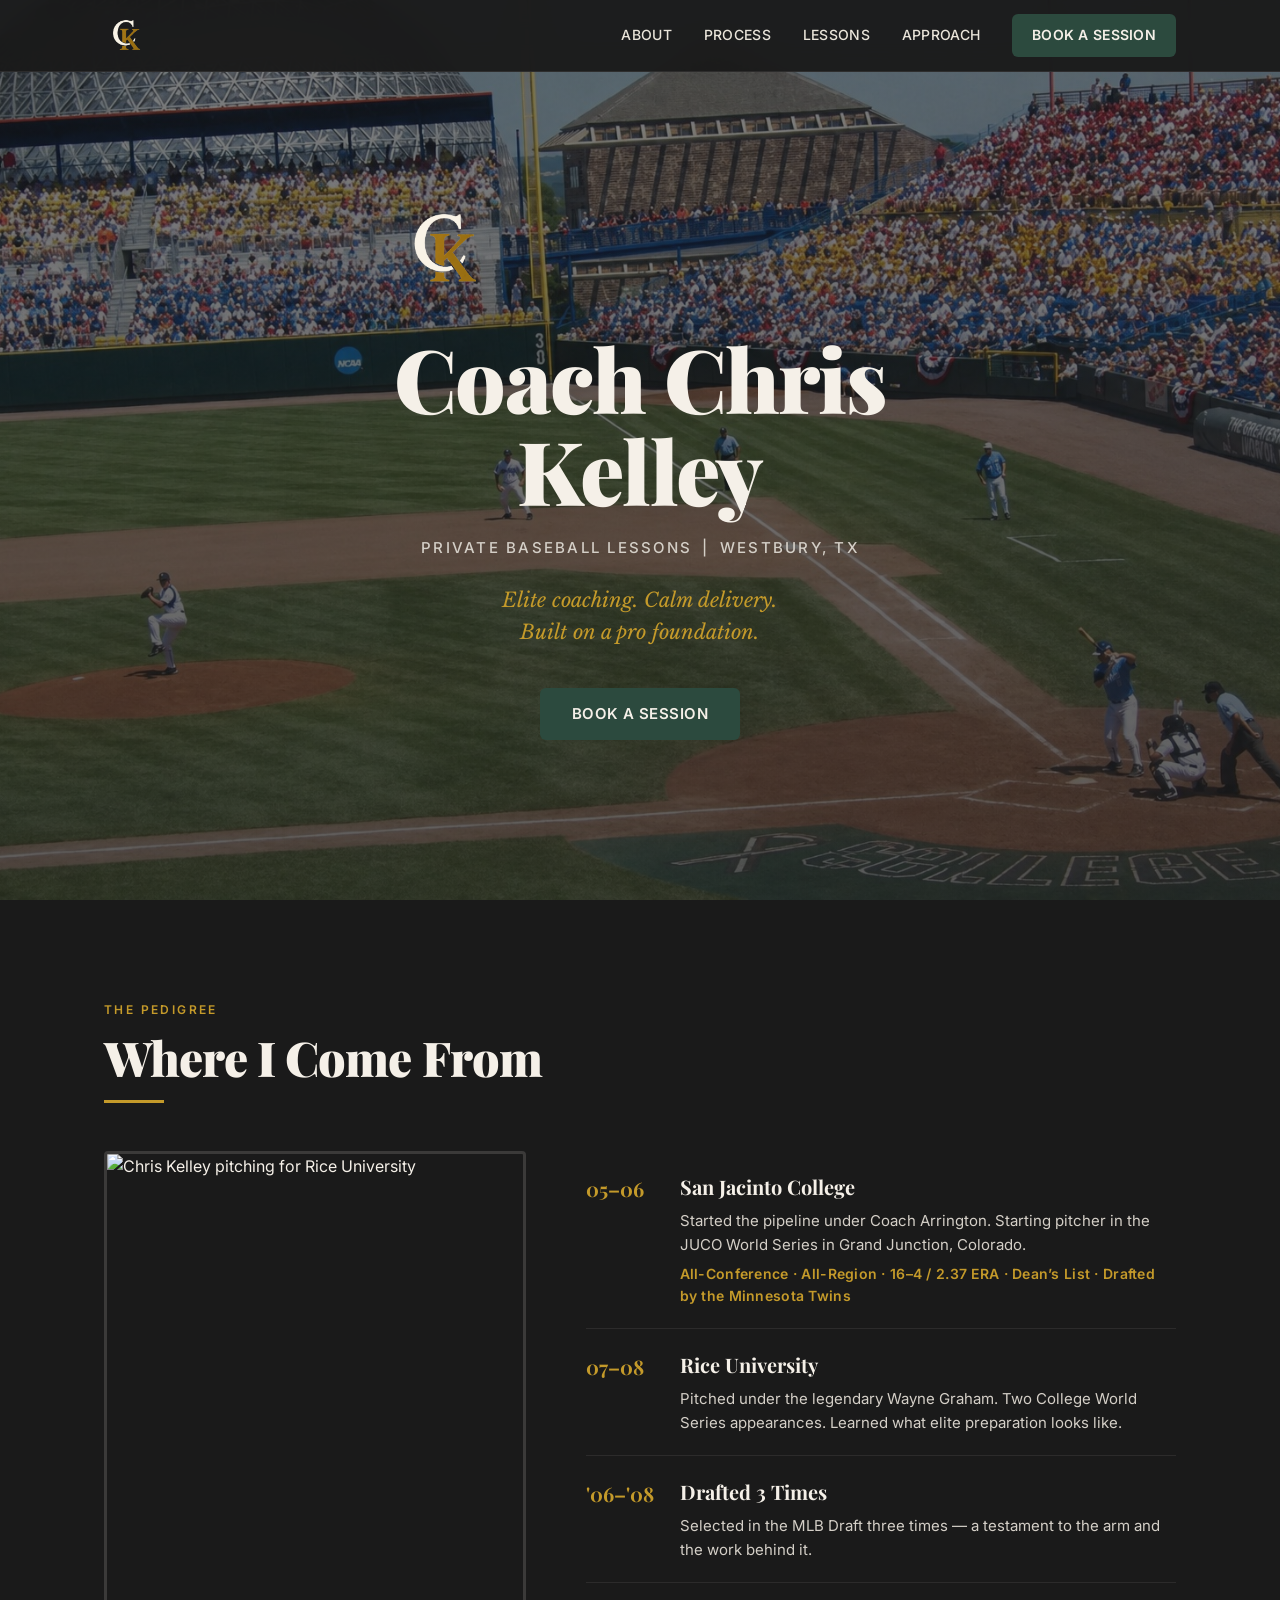
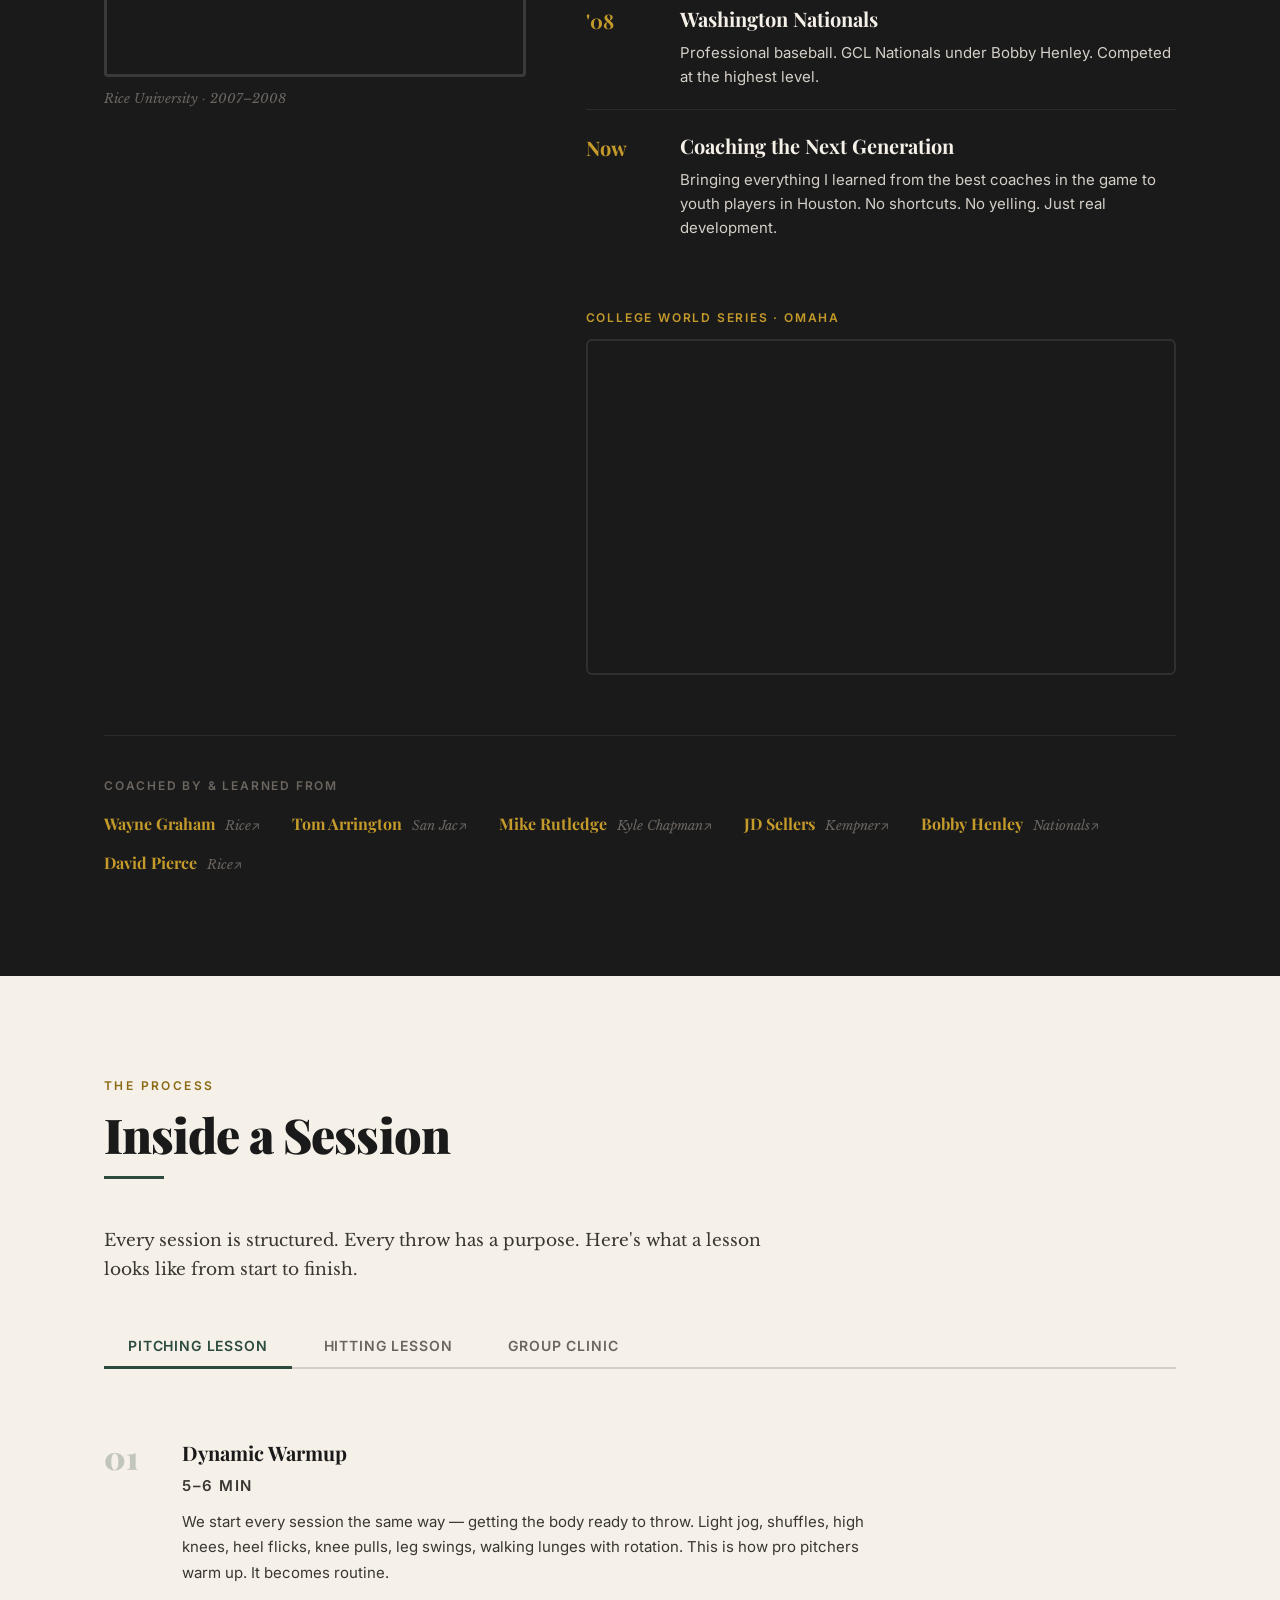
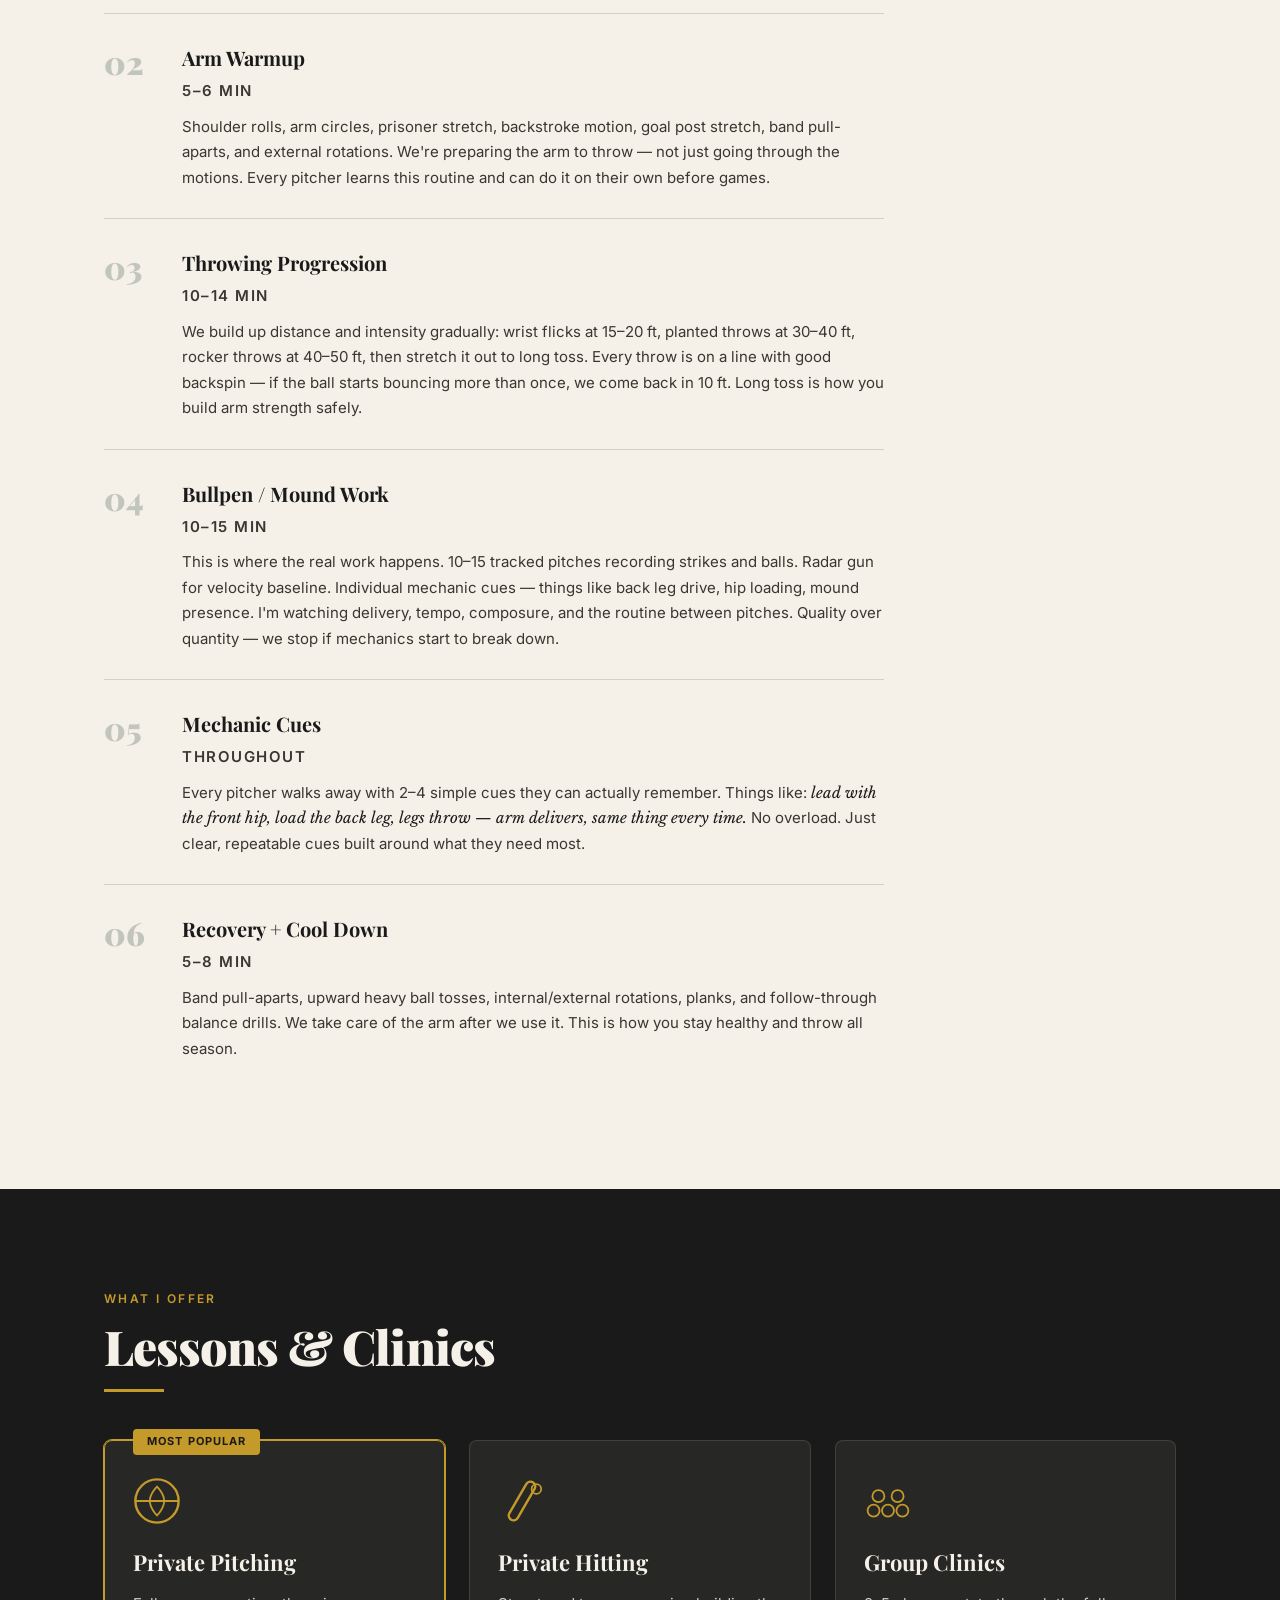
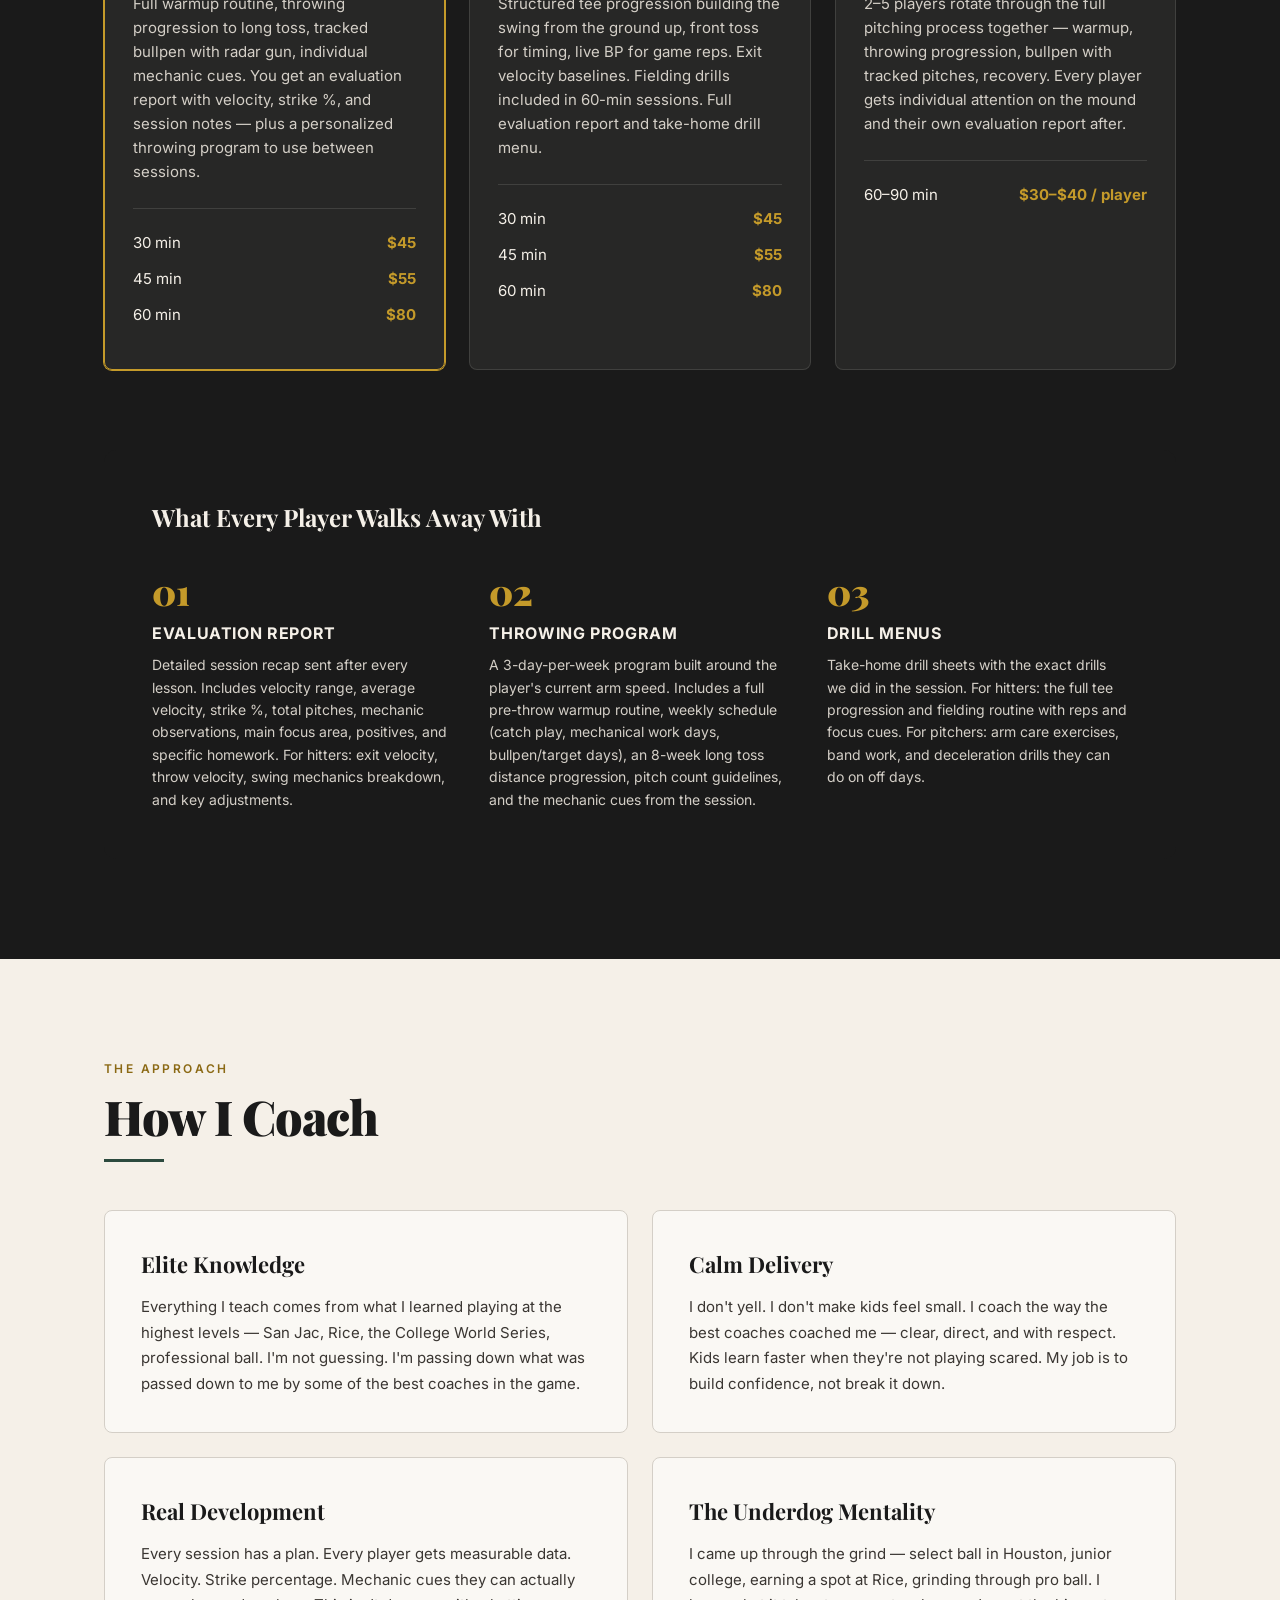
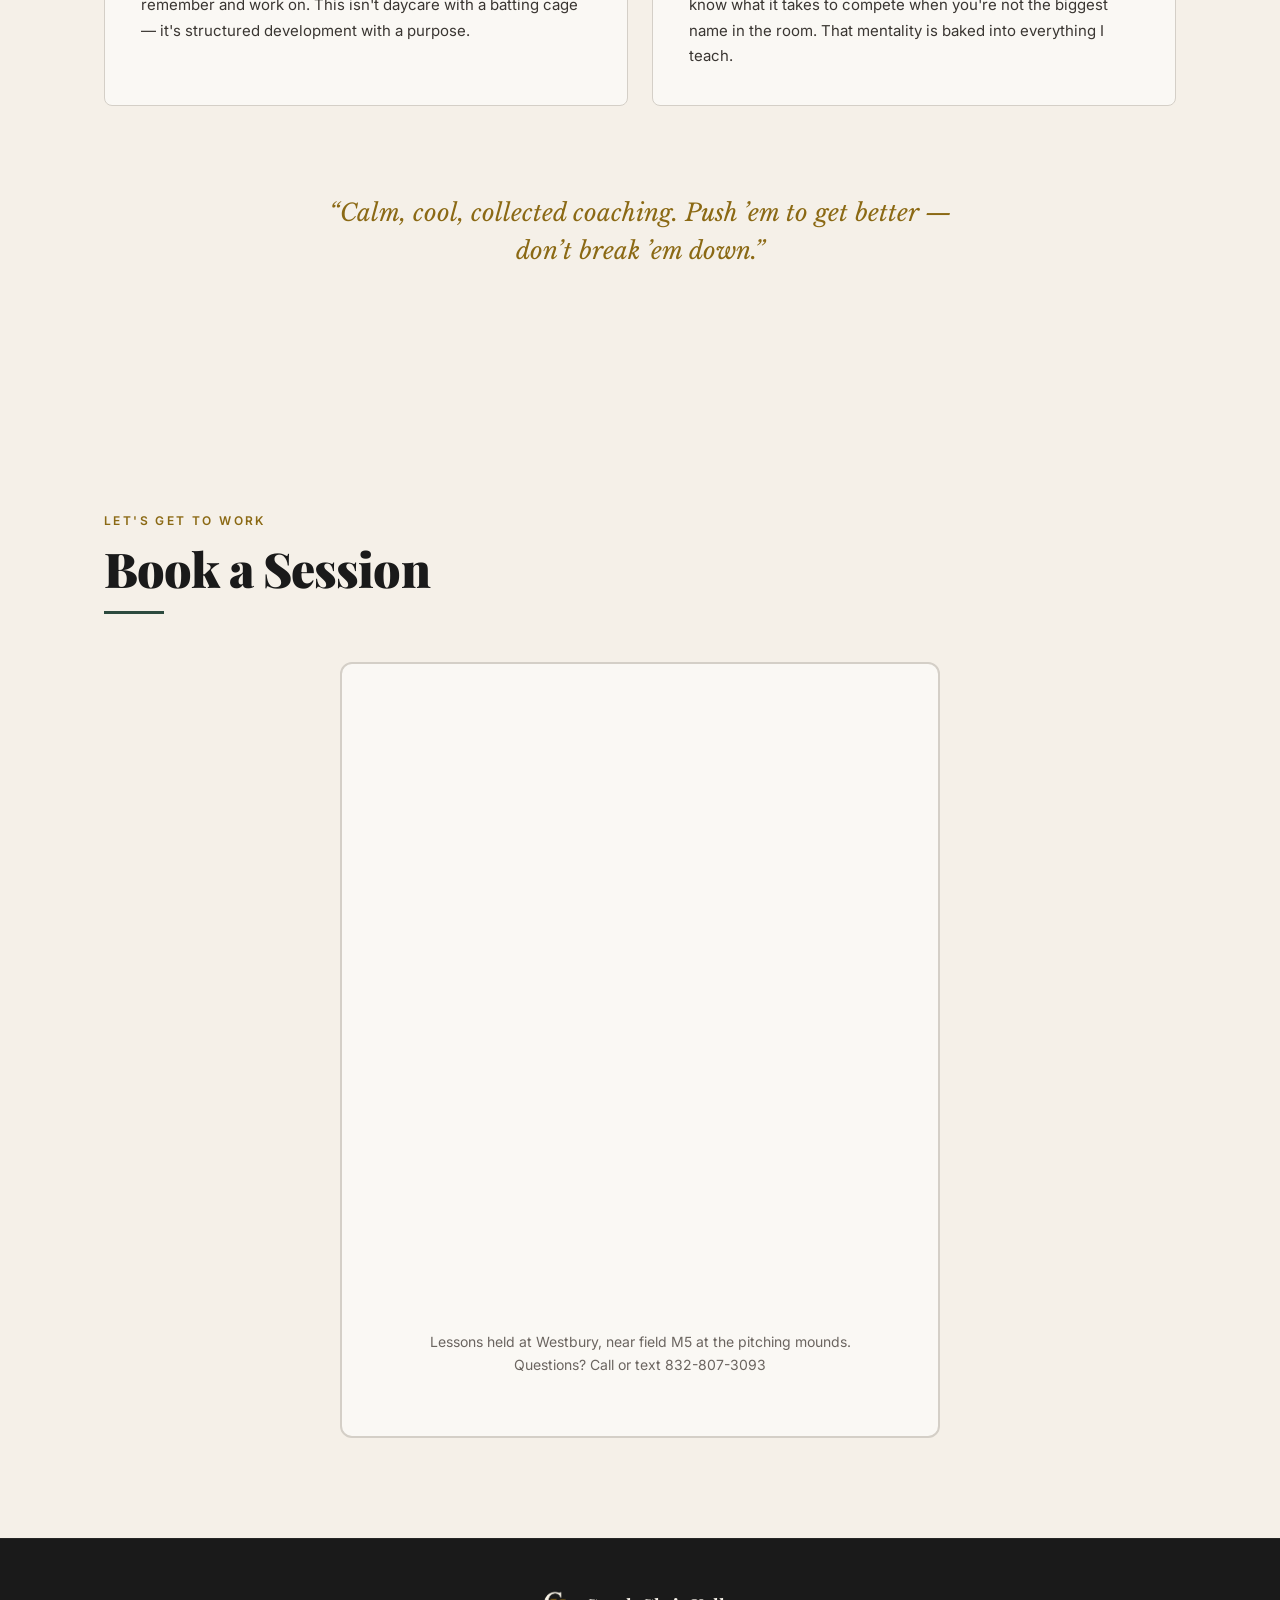
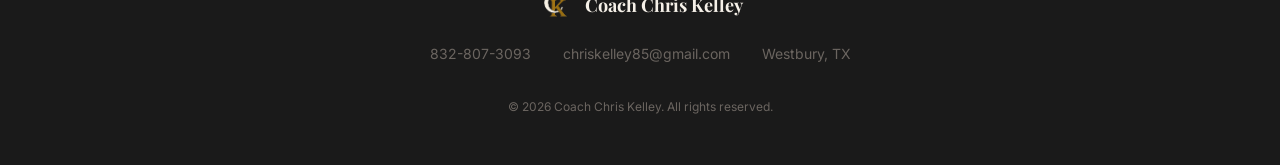
==== index.html @ 0d09be48 "Add Twins draft to San Jac stats line Co-Authored-By: Claude Opus 4.6 <noreply@anthropic.com>" ====
<!DOCTYPE html>
<html lang="en">
<head>
  <meta charset="UTF-8">
  <meta name="viewport" content="width=device-width, initial-scale=1.0">
  <title>Coach Chris Kelley | Private Baseball Lessons | Westbury, TX</title>
  <meta name="description" content="Private pitching, hitting, and fielding lessons for youth players in Westbury, TX. College World Series pitcher. Pro experience. Calm coaching, elite knowledge.">
  <link rel="preconnect" href="https://fonts.googleapis.com">
  <link rel="preconnect" href="https://fonts.gstatic.com" crossorigin>
  <link href="https://fonts.googleapis.com/css2?family=Playfair+Display:wght@700;900&family=Inter:wght@400;500;600&family=Libre+Baskerville:ital,wght@0,400;0,700;1,400&display=swap" rel="stylesheet">
  <link rel="stylesheet" href="styles.css">
</head>
<body>

  <!-- NAV -->
  <nav class="nav" id="nav">
    <div class="nav-inner">
      <a href="#" class="nav-logo">
        <img src="logo-ck.png" alt="CK" class="nav-logo-img">
      </a>
      <div class="nav-links">
        <a href="#about">About</a>
        <a href="#process">Process</a>
        <a href="#services">Lessons</a>
        <a href="#approach">Approach</a>
        <a href="#book" class="nav-cta">Book a Session</a>
      </div>
      <button class="nav-toggle" aria-label="Menu">
        <span></span><span></span><span></span>
      </button>
    </div>
  </nav>

  <!-- MOBILE MENU -->
  <div class="mobile-menu" id="mobileMenu">
    <a href="#about">About</a>
    <a href="#process">Process</a>
    <a href="#services">Lessons</a>
    <a href="#approach">Approach</a>
    <a href="#book" class="nav-cta">Book a Session</a>
  </div>

  <!-- HERO -->
  <header class="hero" id="hero">
    <div class="hero-overlay"></div>
    <div class="hero-content">
      <div class="hero-crest">
        <img src="logo-ck.png" alt="CK" class="hero-logo-img">
      </div>
      <h1 class="hero-title">Coach Chris<br>Kelley</h1>
      <p class="hero-sub">Private Baseball Lessons&ensp;|&ensp;Westbury, TX</p>
      <p class="hero-tagline">Elite coaching. Calm delivery.<br>Built on a pro foundation.</p>
      <a href="#book" class="btn btn-primary">Book a Session</a>
    </div>
  </header>

  <!-- PEDIGREE / ABOUT -->
  <section class="section section-dark" id="about">
    <div class="container">
      <div class="section-label">The Pedigree</div>
      <h2 class="section-title">Where I Come From</h2>
      <div class="divider"></div>

      <div class="about-grid">
        <div class="about-photo">
          <div class="photo-frame">
            <img src="https://placehold.co/480x600/1a1a1a/f5f0e8?text=CK+%2322%0ARice+Baseball" alt="Chris Kelley pitching for Rice University" class="about-img">
          </div>
          <p class="photo-caption">Rice University &middot; 2007&ndash;2008</p>
        </div>

        <div class="about-text">
          <div class="timeline">
            <div class="timeline-item">
              <div class="timeline-year">05&ndash;06</div>
              <div class="timeline-detail">
                <h3>San Jacinto College</h3>
                <p>Started the pipeline under Coach Arrington. Starting pitcher in the JUCO World Series in Grand Junction, Colorado.</p>
                <p class="timeline-stats">All-Conference &middot; All-Region &middot; 16&ndash;4 / 2.37 ERA &middot; Dean&rsquo;s List &middot; Drafted by the Minnesota Twins</p>
              </div>
            </div>
            <div class="timeline-item">
              <div class="timeline-year">07&ndash;08</div>
              <div class="timeline-detail">
                <h3>Rice University</h3>
                <p>Pitched under the legendary Wayne Graham. Two College World Series appearances. Learned what elite preparation looks like.</p>
              </div>
            </div>
            <div class="timeline-item">
              <div class="timeline-year">'06&ndash;'08</div>
              <div class="timeline-detail">
                <h3>Drafted 3 Times</h3>
                <p>Selected in the MLB Draft three times &mdash; a testament to the arm and the work behind it.</p>
              </div>
            </div>
            <div class="timeline-item">
              <div class="timeline-year">'08</div>
              <div class="timeline-detail">
                <h3>Washington Nationals</h3>
                <p>Professional baseball. GCL Nationals under Bobby Henley. Competed at the highest level.</p>
              </div>
            </div>
            <div class="timeline-item">
              <div class="timeline-year">Now</div>
              <div class="timeline-detail">
                <h3>Coaching the Next Generation</h3>
                <p>Bringing everything I learned from the best coaches in the game to youth players in Houston. No shortcuts. No yelling. Just real development.</p>
              </div>
            </div>
          </div>

          <div class="video-embed">
            <div class="video-label">College World Series &middot; Omaha</div>
            <div class="video-wrapper">
              <iframe src="https://www.youtube.com/embed/FytXcDe-0M0" title="Chris Kelley - College World Series" frameborder="0" allow="accelerometer; autoplay; clipboard-write; encrypted-media; gyroscope; picture-in-picture" allowfullscreen></iframe>
            </div>
          </div>
        </div>
      </div>

      <div class="coaches-bar">
        <p class="coaches-label">Coached by &amp; learned from</p>
        <div class="coaches-names">
          <a href="https://www.ricethresher.org/article/2024/09/perfect-for-rice-former-players-remember-baseball-coach-wayne-graham" target="_blank" rel="noopener"><span>Wayne Graham <em>Rice</em></span></a>
          <a href="https://www.khou.com/article/sports/san-jacs-arrington-selected-to-junior-college-hall-of-fame/285-506527318" target="_blank" rel="noopener"><span>Tom Arrington <em>San Jac</em></span></a>
          <a href="https://www.chron.com/sports/article/Kyle-Chapman-team-gets-chance-to-see-the-world-1964165.php" target="_blank" rel="noopener"><span>Mike Rutledge <em>Kyle Chapman</em></span></a>
          <a href="https://www.chron.com/sports/high-school/article/Baseball-Sellers-leaves-lasting-legacy-1593238.php" target="_blank" rel="noopener"><span>JD Sellers <em>Kempner</em></span></a>
          <a href="https://en.wikipedia.org/wiki/Bob_Henley" target="_blank" rel="noopener"><span>Bobby Henley <em>Nationals</em></span></a>
          <a href="https://www.chron.com/sports/college/article/david-pierce-rice-return-21350664.php" target="_blank" rel="noopener"><span>David Pierce <em>Rice</em></span></a>
        </div>
      </div>
    </div>
  </section>

  <!-- INSIDE A SESSION -->
  <section class="section" id="process">
    <div class="container">
      <div class="section-label">The Process</div>
      <h2 class="section-title">Inside a Session</h2>
      <div class="divider"></div>
      <p class="section-intro">Every session is structured. Every throw has a purpose. Here's what a lesson looks like from start to finish.</p>

      <!-- SESSION TABS -->
      <div class="session-tabs">
        <button class="session-tab active" data-tab="pitching">Pitching Lesson</button>
        <button class="session-tab" data-tab="hitting">Hitting Lesson</button>
        <button class="session-tab" data-tab="clinic">Group Clinic</button>
      </div>

      <!-- PITCHING FLOW -->
      <div class="session-flow" id="tab-pitching">
        <div class="flow-step">
          <div class="flow-num">01</div>
          <div class="flow-content">
            <h3>Dynamic Warmup</h3>
            <p class="flow-time">5&ndash;6 min</p>
            <p>We start every session the same way &mdash; getting the body ready to throw. Light jog, shuffles, high knees, heel flicks, knee pulls, leg swings, walking lunges with rotation. This is how pro pitchers warm up. It becomes routine.</p>
          </div>
        </div>
        <div class="flow-step">
          <div class="flow-num">02</div>
          <div class="flow-content">
            <h3>Arm Warmup</h3>
            <p class="flow-time">5&ndash;6 min</p>
            <p>Shoulder rolls, arm circles, prisoner stretch, backstroke motion, goal post stretch, band pull-aparts, and external rotations. We're preparing the arm to throw &mdash; not just going through the motions. Every pitcher learns this routine and can do it on their own before games.</p>
          </div>
        </div>
        <div class="flow-step">
          <div class="flow-num">03</div>
          <div class="flow-content">
            <h3>Throwing Progression</h3>
            <p class="flow-time">10&ndash;14 min</p>
            <p>We build up distance and intensity gradually: wrist flicks at 15&ndash;20 ft, planted throws at 30&ndash;40 ft, rocker throws at 40&ndash;50 ft, then stretch it out to long toss. Every throw is on a line with good backspin &mdash; if the ball starts bouncing more than once, we come back in 10 ft. Long toss is how you build arm strength safely.</p>
          </div>
        </div>
        <div class="flow-step">
          <div class="flow-num">04</div>
          <div class="flow-content">
            <h3>Bullpen / Mound Work</h3>
            <p class="flow-time">10&ndash;15 min</p>
            <p>This is where the real work happens. 10&ndash;15 tracked pitches recording strikes and balls. Radar gun for velocity baseline. Individual mechanic cues &mdash; things like back leg drive, hip loading, mound presence. I'm watching delivery, tempo, composure, and the routine between pitches. Quality over quantity &mdash; we stop if mechanics start to break down.</p>
          </div>
        </div>
        <div class="flow-step">
          <div class="flow-num">05</div>
          <div class="flow-content">
            <h3>Mechanic Cues</h3>
            <p class="flow-time">Throughout</p>
            <p>Every pitcher walks away with 2&ndash;4 simple cues they can actually remember. Things like: <em>lead with the front hip, load the back leg, legs throw &mdash; arm delivers, same thing every time.</em> No overload. Just clear, repeatable cues built around what they need most.</p>
          </div>
        </div>
        <div class="flow-step">
          <div class="flow-num">06</div>
          <div class="flow-content">
            <h3>Recovery + Cool Down</h3>
            <p class="flow-time">5&ndash;8 min</p>
            <p>Band pull-aparts, upward heavy ball tosses, internal/external rotations, planks, and follow-through balance drills. We take care of the arm after we use it. This is how you stay healthy and throw all season.</p>
          </div>
        </div>
      </div>

      <!-- HITTING FLOW -->
      <div class="session-flow hidden" id="tab-hitting">
        <div class="flow-step">
          <div class="flow-num">01</div>
          <div class="flow-content">
            <h3>Warmup + Isolation Swings</h3>
            <p class="flow-time">5&ndash;8 min</p>
            <p>Light jog, shuffles, stretching, then top hand and bottom hand isolation swings with a short bat. This wakes up the hands and helps feel the swing path before we pick up a full bat.</p>
          </div>
        </div>
        <div class="flow-step">
          <div class="flow-num">02</div>
          <div class="flow-content">
            <h3>Tee Work Progression</h3>
            <p class="flow-time">15&ndash;20 min</p>
            <p>We build the swing from the ground up with a structured tee progression: <em>stop at contact</em> to check hand position, <em>stop at extension</em> to feel the drive through the ball, <em>feet closed</em> swings to isolate rotation, <em>slide step</em> to add weight shift, <em>leg kick / flamingo</em> to engage the lower half, <em>step-over swings</em> for hip drive, then full swings with intent. Each drill builds on the last. High tee, low tee &mdash; adjusting barrel path for different pitch locations.</p>
          </div>
        </div>
        <div class="flow-step">
          <div class="flow-num">03</div>
          <div class="flow-content">
            <h3>Front Toss</h3>
            <p class="flow-time">8&ndash;10 min</p>
            <p>Now we add timing and ball tracking. The player carries over what he built on the tee and reacts to the ball without overthinking. This is the bridge between drill work and game swings.</p>
          </div>
        </div>
        <div class="flow-step">
          <div class="flow-num">04</div>
          <div class="flow-content">
            <h3>Live BP</h3>
            <p class="flow-time">10&ndash;12 min</p>
            <p>Game-like reps. Put everything together. Swing hard &mdash; don't aim. The work is in the drills; when it's time to swing, let it go. This is where we measure exit velocity and see how the mechanical work translates under real conditions.</p>
          </div>
        </div>
        <div class="flow-step">
          <div class="flow-num">05</div>
          <div class="flow-content">
            <h3>Fielding Drills</h3>
            <p class="flow-time">8&ndash;10 min (60-min sessions)</p>
            <p>We close with a quick fielding circuit: self-bounce / backhand / side scoop, glove work with hands out front, flamingo lateral footwork for range, chop feet drills to the backhand side, and turn-two footwork. Quick, practical reps that translate straight to game situations. Great as a pre-game routine.</p>
          </div>
        </div>
      </div>

      <!-- CLINIC FLOW -->
      <div class="session-flow hidden" id="tab-clinic">
        <div class="flow-step">
          <div class="flow-num">01</div>
          <div class="flow-content">
            <h3>Group Warmup</h3>
            <p class="flow-time">18&ndash;20 min</p>
            <p>All players together. Dynamic warmup, arm warmup, then arm activation drills &mdash; left/right hand pitching moves, bicep band curls, shoulder perturbations, bat-behind-back and bat-over-top motions. Builds body awareness and shoulder stability before anyone touches a baseball.</p>
          </div>
        </div>
        <div class="flow-step">
          <div class="flow-num">02</div>
          <div class="flow-content">
            <h3>Throwing Progression</h3>
            <p class="flow-time">12&ndash;14 min</p>
            <p>Pair up. Wrist flicks, planted throws, rocker throws, ball-under-armpit throws, football-hold throws to feel front-side pull, then build to long toss. Everyone throws together, building distance and intent at the same pace.</p>
          </div>
        </div>
        <div class="flow-step">
          <div class="flow-num">03</div>
          <div class="flow-content">
            <h3>Bullpen Rotation</h3>
            <p class="flow-time">25&ndash;30 min</p>
            <p>Two pitchers on the mound at a time while the other two catch and shag. Groups swap after each round. Each pitcher gets 5&ndash;10 warmup pitches, 10&ndash;15 tracked pitches (recording strikes and balls), and 3&ndash;5 max-effort velocity readings. I'm tracking strike %, velocity, mechanic cues, and mound presence for every player individually.</p>
          </div>
        </div>
        <div class="flow-step">
          <div class="flow-num">04</div>
          <div class="flow-content">
            <h3>Recovery + Individual Reports</h3>
            <p class="flow-time">10&ndash;15 min</p>
            <p>Cool down together with band work, heavy ball deceleration tosses, core holds, and balance drills. After the clinic, every player gets their own evaluation report with personal baselines, mechanic notes, and a throwing program &mdash; same deliverables as a private lesson.</p>
          </div>
        </div>
      </div>
    </div>
  </section>

  <!-- SERVICES -->
  <section class="section section-dark" id="services">
    <div class="container">
      <div class="section-label">What I Offer</div>
      <h2 class="section-title">Lessons &amp; Clinics</h2>
      <div class="divider"></div>

      <div class="cards">
        <div class="card card-featured">
          <div class="card-badge">Most Popular</div>
          <div class="card-icon">
            <svg viewBox="0 0 40 40" fill="none" xmlns="http://www.w3.org/2000/svg">
              <circle cx="20" cy="20" r="18" stroke="currentColor" stroke-width="2"/>
              <path d="M20 8 C20 8 14 14 14 20 C14 26 20 32 20 32 C20 32 26 26 26 20 C26 14 20 8 20 8Z" stroke="currentColor" stroke-width="1.5"/>
              <line x1="2" y1="20" x2="38" y2="20" stroke="currentColor" stroke-width="1.5"/>
            </svg>
          </div>
          <h3>Private Pitching</h3>
          <p>Full warmup routine, throwing progression to long toss, tracked bullpen with radar gun, individual mechanic cues. You get an evaluation report with velocity, strike %, and session notes &mdash; plus a personalized throwing program to use between sessions.</p>
          <div class="card-pricing">
            <div class="price-row"><span>30 min</span><span>$45</span></div>
            <div class="price-row"><span>45 min</span><span>$55</span></div>
            <div class="price-row"><span>60 min</span><span>$80</span></div>
          </div>
        </div>

        <div class="card">
          <div class="card-icon">
            <svg viewBox="0 0 40 40" fill="none" xmlns="http://www.w3.org/2000/svg">
              <rect x="16" y="2" width="8" height="36" rx="4" stroke="currentColor" stroke-width="2" transform="rotate(30 20 20)"/>
              <circle cx="32" cy="10" r="4" stroke="currentColor" stroke-width="1.5"/>
            </svg>
          </div>
          <h3>Private Hitting</h3>
          <p>Structured tee progression building the swing from the ground up, front toss for timing, live BP for game reps. Exit velocity baselines. Fielding drills included in 60-min sessions. Full evaluation report and take-home drill menu.</p>
          <div class="card-pricing">
            <div class="price-row"><span>30 min</span><span>$45</span></div>
            <div class="price-row"><span>45 min</span><span>$55</span></div>
            <div class="price-row"><span>60 min</span><span>$80</span></div>
          </div>
        </div>

        <div class="card">
          <div class="card-icon">
            <svg viewBox="0 0 40 40" fill="none" xmlns="http://www.w3.org/2000/svg">
              <circle cx="12" cy="16" r="5" stroke="currentColor" stroke-width="1.5"/>
              <circle cx="28" cy="16" r="5" stroke="currentColor" stroke-width="1.5"/>
              <circle cx="20" cy="28" r="5" stroke="currentColor" stroke-width="1.5"/>
              <circle cx="8" cy="28" r="5" stroke="currentColor" stroke-width="1.5"/>
              <circle cx="32" cy="28" r="5" stroke="currentColor" stroke-width="1.5"/>
            </svg>
          </div>
          <h3>Group Clinics</h3>
          <p>2&ndash;5 players rotate through the full pitching process together &mdash; warmup, throwing progression, bullpen with tracked pitches, recovery. Every player gets individual attention on the mound and their own evaluation report after.</p>
          <div class="card-pricing">
            <div class="price-row"><span>60&ndash;90 min</span><span>$30&ndash;$40 / player</span></div>
          </div>
        </div>
      </div>

      <!-- WHAT YOU GET -->
      <div class="deliverables">
        <h3 class="deliverables-title">What Every Player Walks Away With</h3>
        <div class="deliverables-grid">
          <div class="deliverable">
            <div class="deliverable-num">01</div>
            <h4>Evaluation Report</h4>
            <p>Detailed session recap sent after every lesson. Includes velocity range, average velocity, strike %, total pitches, mechanic observations, main focus area, positives, and specific homework. For hitters: exit velocity, throw velocity, swing mechanics breakdown, and key adjustments.</p>
          </div>
          <div class="deliverable">
            <div class="deliverable-num">02</div>
            <h4>Throwing Program</h4>
            <p>A 3-day-per-week program built around the player's current arm speed. Includes a full pre-throw warmup routine, weekly schedule (catch play, mechanical work days, bullpen/target days), an 8-week long toss distance progression, pitch count guidelines, and the mechanic cues from the session.</p>
          </div>
          <div class="deliverable">
            <div class="deliverable-num">03</div>
            <h4>Drill Menus</h4>
            <p>Take-home drill sheets with the exact drills we did in the session. For hitters: the full tee progression and fielding routine with reps and focus cues. For pitchers: arm care exercises, band work, and deceleration drills they can do on off days.</p>
          </div>
        </div>
      </div>
    </div>
  </section>

  <!-- APPROACH -->
  <section class="section" id="approach">
    <div class="container">
      <div class="section-label">The Approach</div>
      <h2 class="section-title">How I Coach</h2>
      <div class="divider"></div>

      <div class="approach-grid">
        <div class="approach-card">
          <h3>Elite Knowledge</h3>
          <p>Everything I teach comes from what I learned playing at the highest levels &mdash; San Jac, Rice, the College World Series, professional ball. I'm not guessing. I'm passing down what was passed down to me by some of the best coaches in the game.</p>
        </div>
        <div class="approach-card">
          <h3>Calm Delivery</h3>
          <p>I don't yell. I don't make kids feel small. I coach the way the best coaches coached me &mdash; clear, direct, and with respect. Kids learn faster when they're not playing scared. My job is to build confidence, not break it down.</p>
        </div>
        <div class="approach-card">
          <h3>Real Development</h3>
          <p>Every session has a plan. Every player gets measurable data. Velocity. Strike percentage. Mechanic cues they can actually remember and work on. This isn't daycare with a batting cage &mdash; it's structured development with a purpose.</p>
        </div>
        <div class="approach-card">
          <h3>The Underdog Mentality</h3>
          <p>I came up through the grind &mdash; select ball in Houston, junior college, earning a spot at Rice, grinding through pro ball. I know what it takes to compete when you're not the biggest name in the room. That mentality is baked into everything I teach.</p>
        </div>
      </div>

      <blockquote class="pull-quote">
        <p>&ldquo;Calm, cool, collected coaching. Push &rsquo;em to get better &mdash; don&rsquo;t break &rsquo;em down.&rdquo;</p>
      </blockquote>
    </div>
  </section>

  <!-- BOOK -->
  <section class="section" id="book">
    <div class="container">
      <div class="section-label">Let's Get to Work</div>
      <h2 class="section-title">Book a Session</h2>
      <div class="divider"></div>

      <div class="booking-placeholder">
        <div class="booking-inner">
          <div class="cal-embed-wrapper">
            <iframe src="https://cal.com/coachck" frameborder="0" style="width:100%;height:600px;border:none;border-radius:8px;" loading="lazy"></iframe>
          </div>
          <p class="booking-note">Lessons held at Westbury, near field M5 at the pitching mounds.<br>Questions? Call or text <a href="tel:8328073093">832-807-3093</a></p>
        </div>
      </div>
    </div>
  </section>

  <!-- FOOTER -->
  <footer class="footer">
    <div class="container footer-inner">
      <div class="footer-brand">
        <img src="logo-ck.png" alt="CK" class="footer-logo-img">
        <p>Coach Chris Kelley</p>
      </div>
      <div class="footer-links">
        <a href="tel:8328073093">832-807-3093</a>
        <a href="mailto:chriskelley85@gmail.com">chriskelley85@gmail.com</a>
        <span>Westbury, TX</span>
      </div>
      <div class="footer-bottom">
        <p>&copy; 2026 Coach Chris Kelley. All rights reserved.</p>
      </div>
    </div>
  </footer>

  <script src="script.js"></script>
</body>
</html>
---- styles.css ----
/* ===== TOKENS ===== */
:root {
  --bone: #f5f0e8;
  --bone-light: #faf8f4;
  --pine: #2c4a3e;
  --pine-dark: #1e3529;
  --tobacco: #8b6914;
  --tobacco-light: #c49a2a;
  --faded-black: #1a1a1a;
  --maroon: #5c2028;
  --maroon-light: #7a2d38;
  --warm-gray: #3a3632;
  --mid-gray: #6b6560;
  --light-gray: #d4cfc7;
  --cream: #eae5da;

  --font-display: 'Playfair Display', Georgia, serif;
  --font-body: 'Inter', -apple-system, sans-serif;
  --font-accent: 'Libre Baskerville', Georgia, serif;

  --nav-height: 72px;
}

/* ===== RESET ===== */
*, *::before, *::after { box-sizing: border-box; margin: 0; padding: 0; }
html { scroll-behavior: smooth; scroll-padding-top: var(--nav-height); }
body {
  font-family: var(--font-body);
  background: var(--bone);
  color: var(--faded-black);
  line-height: 1.6;
  -webkit-font-smoothing: antialiased;
}
img { max-width: 100%; display: block; }
a { color: inherit; text-decoration: none; }

/* ===== CONTAINER ===== */
.container { max-width: 1120px; margin: 0 auto; padding: 0 24px; }

/* ===== NAV ===== */
.nav {
  position: fixed; top: 0; left: 0; right: 0; z-index: 100;
  background: rgba(26, 26, 26, 0.95);
  backdrop-filter: blur(12px);
  border-bottom: 1px solid rgba(245, 240, 232, 0.08);
  height: var(--nav-height);
}
.nav-inner {
  max-width: 1120px; margin: 0 auto; padding: 0 24px;
  display: flex; align-items: center; justify-content: space-between;
  height: 100%;
}
.nav-logo { display: flex; align-items: center; gap: 12px; }
.nav-links { display: flex; align-items: center; gap: 32px; }
.nav-links a {
  font-size: 14px; font-weight: 500; color: var(--cream);
  letter-spacing: 0.02em; transition: color 0.2s;
  text-transform: uppercase;
}
.nav-links a:hover { color: var(--tobacco-light); }
.nav-cta {
  background: var(--pine) !important; color: var(--bone) !important;
  padding: 10px 20px !important; border-radius: 6px;
  font-weight: 600 !important; transition: background 0.2s !important;
}
.nav-cta:hover { background: var(--pine-dark) !important; }
.nav-toggle { display: none; background: none; border: none; cursor: pointer; padding: 8px; }
.nav-toggle span {
  display: block; width: 24px; height: 2px; background: var(--bone);
  margin: 5px 0; transition: 0.3s;
}

/* Mobile menu */
.mobile-menu {
  display: none; position: fixed; top: var(--nav-height); left: 0; right: 0;
  background: rgba(26, 26, 26, 0.98); z-index: 99;
  padding: 24px; flex-direction: column; gap: 20px;
  border-bottom: 1px solid rgba(245, 240, 232, 0.08);
}
.mobile-menu a {
  font-size: 16px; color: var(--cream); text-transform: uppercase;
  letter-spacing: 0.03em; font-weight: 500;
}
.mobile-menu .nav-cta {
  display: inline-block; text-align: center; margin-top: 8px;
}
.mobile-menu.open { display: flex; }

/* ===== CREST ===== */
.nav-logo-img {
  height: 44px; width: auto;
}
.hero-logo-img {
  height: 100px; width: auto;
}
.footer-logo-img {
  height: 36px; width: auto;
}

/* ===== HERO ===== */
.hero {
  position: relative; min-height: 100vh; display: flex;
  align-items: center; justify-content: center;
  background: var(--faded-black);
  overflow: hidden;
}
.hero-overlay {
  position: absolute; inset: 0;
  background: linear-gradient(180deg, rgba(26,26,26,0.55) 0%, rgba(26,26,26,0.7) 100%);
}
.hero::before {
  content: ''; position: absolute; inset: 0;
  background: url('hero-bg.jpg') center center / cover no-repeat;
}
.hero-content {
  position: relative; z-index: 1; text-align: center;
  padding: 120px 24px 80px;
}
.hero-crest { margin-bottom: 32px; }
.hero-title {
  font-family: var(--font-display); font-weight: 900;
  font-size: clamp(48px, 8vw, 88px);
  color: var(--bone); line-height: 1.05;
  letter-spacing: -0.02em; margin-bottom: 20px;
}
.hero-sub {
  font-size: 15px; text-transform: uppercase; letter-spacing: 0.15em;
  color: var(--light-gray); font-weight: 500; margin-bottom: 24px;
}
.hero-tagline {
  font-family: var(--font-accent); font-style: italic;
  font-size: clamp(16px, 2.5vw, 20px);
  color: var(--tobacco-light); line-height: 1.6;
  margin-bottom: 40px;
}

/* ===== BUTTONS ===== */
.btn {
  display: inline-block; padding: 14px 32px;
  font-family: var(--font-body); font-size: 15px; font-weight: 600;
  letter-spacing: 0.03em; text-transform: uppercase;
  border-radius: 6px; transition: all 0.2s; cursor: pointer;
  border: none;
}
.btn-primary {
  background: var(--pine); color: var(--bone);
}
.btn-primary:hover { background: var(--pine-dark); transform: translateY(-1px); }
.btn-outline {
  background: transparent; color: var(--pine);
  border: 2px solid var(--pine);
}
.btn-outline:hover { background: var(--pine); color: var(--bone); }

/* ===== SECTIONS ===== */
.section { padding: 100px 0; }
.section-dark { background: var(--faded-black); color: var(--bone); }
.section-label {
  font-size: 12px; text-transform: uppercase; letter-spacing: 0.2em;
  font-weight: 600; color: var(--tobacco);
  margin-bottom: 12px;
}
.section-dark .section-label { color: var(--tobacco-light); }
.section-title {
  font-family: var(--font-display); font-weight: 900;
  font-size: clamp(32px, 5vw, 48px);
  line-height: 1.1; letter-spacing: -0.02em;
  margin-bottom: 16px;
}
.divider {
  width: 60px; height: 3px; background: var(--pine);
  margin-bottom: 48px;
}
.section-dark .divider { background: var(--tobacco-light); }

/* ===== ABOUT ===== */
.about-grid {
  display: grid; grid-template-columns: 1fr 1.4fr;
  gap: 60px; margin-bottom: 60px;
}
.photo-frame {
  position: relative; border: 3px solid rgba(245, 240, 232, 0.15);
  border-radius: 4px; overflow: hidden;
}
.photo-frame::after {
  content: ''; position: absolute; inset: 0;
  background: linear-gradient(180deg, transparent 60%, rgba(26,26,26,0.4) 100%);
}
.about-img { width: 100%; aspect-ratio: 4/5; object-fit: cover; }
.photo-caption {
  margin-top: 12px; font-size: 13px; color: var(--mid-gray);
  font-style: italic; font-family: var(--font-accent);
}

/* Timeline */
.timeline { margin-bottom: 48px; }
.timeline-item {
  display: flex; gap: 24px; padding: 20px 0;
  border-bottom: 1px solid rgba(245, 240, 232, 0.08);
}
.timeline-item:last-child { border-bottom: none; }
.timeline-year {
  font-family: var(--font-display); font-weight: 700;
  font-size: 20px; color: var(--tobacco-light);
  min-width: 70px; padding-top: 2px;
}
.timeline-detail h3 {
  font-family: var(--font-display); font-size: 20px;
  margin-bottom: 6px; font-weight: 700;
}
.timeline-detail p {
  font-size: 15px; color: var(--light-gray); line-height: 1.6;
}
.timeline-stats {
  font-weight: 600; color: var(--tobacco-light) !important;
  font-size: 14px !important; letter-spacing: 0.02em;
  margin-top: 6px;
}

/* Video */
.video-label {
  font-size: 12px; text-transform: uppercase; letter-spacing: 0.15em;
  color: var(--tobacco-light); margin-bottom: 12px; font-weight: 600;
}
.video-wrapper {
  position: relative; padding-bottom: 56.25%; border-radius: 6px;
  overflow: hidden; border: 2px solid rgba(245, 240, 232, 0.1);
}
.video-wrapper iframe {
  position: absolute; top: 0; left: 0; width: 100%; height: 100%;
}

/* Coaches bar */
.coaches-bar {
  border-top: 1px solid rgba(245, 240, 232, 0.08);
  padding-top: 40px;
}
.coaches-label {
  font-size: 12px; text-transform: uppercase; letter-spacing: 0.15em;
  color: var(--mid-gray); margin-bottom: 16px; font-weight: 600;
}
.coaches-names {
  display: flex; flex-wrap: wrap; gap: 12px 32px;
}
.coaches-names span {
  font-family: var(--font-display); font-size: 16px;
  font-weight: 700; color: var(--bone);
}
.coaches-names em {
  font-family: var(--font-accent); font-style: italic;
  font-size: 13px; color: var(--mid-gray); margin-left: 6px;
  font-weight: 400;
}
.coaches-names a {
  text-decoration: none;
  transition: color 0.2s;
}
.coaches-names a span { color: var(--tobacco-light); }
.coaches-names a::after {
  content: ' \2197'; font-size: 12px; color: var(--mid-gray);
  transition: color 0.2s, transform 0.2s;
  display: inline-block;
}
.coaches-names a:hover span { color: var(--bone); }
.coaches-names a:hover::after { color: var(--tobacco-light); }

/* ===== CARDS ===== */
.cards {
  display: grid; grid-template-columns: repeat(3, 1fr);
  gap: 24px; margin-bottom: 80px;
}
.card {
  background: var(--bone-light); border: 1px solid var(--light-gray);
  border-radius: 8px; padding: 36px 28px;
  position: relative; transition: transform 0.2s, box-shadow 0.2s;
}
.card:hover { transform: translateY(-4px); box-shadow: 0 12px 40px rgba(0,0,0,0.08); }
.card-featured {
  border-color: var(--pine);
  box-shadow: 0 0 0 1px var(--pine);
}
.card-badge {
  position: absolute; top: -12px; left: 28px;
  background: var(--pine); color: var(--bone);
  font-size: 11px; font-weight: 700; text-transform: uppercase;
  letter-spacing: 0.1em; padding: 4px 14px;
  border-radius: 4px;
}
.card-icon {
  width: 48px; height: 48px; color: var(--pine);
  margin-bottom: 20px;
}
.card h3 {
  font-family: var(--font-display); font-size: 22px;
  font-weight: 700; margin-bottom: 12px;
}
.card p {
  font-size: 15px; color: var(--warm-gray); line-height: 1.6;
  margin-bottom: 24px;
}
.card-pricing {
  border-top: 1px solid var(--light-gray); padding-top: 16px;
}
.price-row {
  display: flex; justify-content: space-between;
  padding: 6px 0; font-size: 15px;
}
.price-row span:last-child { font-weight: 700; color: var(--pine); }

/* ===== DELIVERABLES ===== */
.deliverables {
  background: var(--faded-black); border-radius: 12px;
  padding: 48px; color: var(--bone);
}
.deliverables-title {
  font-family: var(--font-display); font-size: 24px;
  margin-bottom: 36px; font-weight: 700;
}
.deliverables-grid {
  display: grid; grid-template-columns: repeat(3, 1fr); gap: 36px;
}
.deliverable-num {
  font-family: var(--font-display); font-size: 36px;
  font-weight: 900; color: var(--tobacco-light);
  margin-bottom: 12px; line-height: 1;
}
.deliverable h4 {
  font-size: 16px; font-weight: 700; margin-bottom: 8px;
  text-transform: uppercase; letter-spacing: 0.04em;
}
.deliverable p { font-size: 14px; color: var(--light-gray); line-height: 1.6; }

/* ===== INSIDE A SESSION ===== */
.section-intro {
  font-family: var(--font-accent); font-size: 17px;
  color: var(--warm-gray); line-height: 1.7;
  max-width: 680px; margin-bottom: 40px;
}

.session-tabs {
  display: flex; gap: 8px; margin-bottom: 40px;
  border-bottom: 2px solid var(--light-gray);
  padding-bottom: 0;
}
.session-tab {
  font-family: var(--font-body); font-size: 14px; font-weight: 600;
  text-transform: uppercase; letter-spacing: 0.06em;
  padding: 12px 24px; border: none; background: none;
  color: var(--mid-gray); cursor: pointer;
  border-bottom: 3px solid transparent;
  margin-bottom: -2px; transition: all 0.2s;
}
.session-tab:hover { color: var(--faded-black); }
.session-tab.active {
  color: var(--pine); border-bottom-color: var(--pine);
}

.session-flow { max-width: 780px; }
.session-flow.hidden { display: none; }

.flow-step {
  display: flex; gap: 28px; padding: 28px 0;
  border-bottom: 1px solid var(--light-gray);
}
.flow-step:last-child { border-bottom: none; }
.flow-num {
  font-family: var(--font-display); font-weight: 900;
  font-size: 32px; color: var(--pine); opacity: 0.25;
  min-width: 50px; line-height: 1;
  padding-top: 4px;
}
.flow-content h3 {
  font-family: var(--font-display); font-size: 20px;
  font-weight: 700; margin-bottom: 4px;
}
.flow-time {
  font-size: 12px; text-transform: uppercase; letter-spacing: 0.1em;
  color: var(--tobacco); font-weight: 600; margin-bottom: 10px;
}
.flow-content p {
  font-size: 15px; color: var(--warm-gray); line-height: 1.7;
}
.flow-content em {
  font-family: var(--font-accent); color: var(--faded-black);
  font-style: italic;
}

/* ===== APPROACH ===== */
.approach-grid {
  display: grid; grid-template-columns: repeat(2, 1fr);
  gap: 24px; margin-bottom: 48px;
}
.approach-card {
  border: 1px solid var(--light-gray);
  border-radius: 8px; padding: 36px;
  background: var(--bone-light);
  transition: border-color 0.2s, transform 0.2s;
}
.approach-card:hover { border-color: var(--pine); transform: translateY(-2px); }
.approach-card h3 {
  font-family: var(--font-display); font-size: 22px;
  margin-bottom: 12px; font-weight: 700;
}
.approach-card p { font-size: 15px; color: var(--warm-gray); line-height: 1.7; }

.pull-quote {
  text-align: center; max-width: 640px; margin: 0 auto;
  padding: 40px 0;
}
.pull-quote p {
  font-family: var(--font-accent); font-style: italic;
  font-size: clamp(18px, 3vw, 24px);
  color: var(--tobacco); line-height: 1.6;
}

/* Services on dark background */
.section-dark .card {
  background: rgba(245, 240, 232, 0.06); border-color: rgba(245, 240, 232, 0.12);
  color: var(--bone);
}
.section-dark .card:hover { box-shadow: 0 12px 40px rgba(0,0,0,0.3); }
.section-dark .card h3 { color: var(--bone); }
.section-dark .card p { color: var(--light-gray); }
.section-dark .card-icon { color: var(--tobacco-light); }
.section-dark .card-featured { border-color: var(--tobacco-light); box-shadow: 0 0 0 1px var(--tobacco-light); }
.section-dark .card-badge { background: var(--tobacco-light); color: var(--faded-black); }
.section-dark .card-pricing { border-top-color: rgba(245, 240, 232, 0.12); }
.section-dark .price-row span:last-child { color: var(--tobacco-light); }

/* ===== BOOKING ===== */
.booking-placeholder {
  max-width: 600px; margin: 0 auto; text-align: center;
}
.booking-inner {
  background: var(--bone-light); border: 2px solid var(--light-gray);
  border-radius: 12px; padding: 60px 40px;
}
.booking-text {
  font-family: var(--font-accent); font-size: 18px;
  color: var(--warm-gray); margin-bottom: 32px; line-height: 1.6;
}
.booking-contact { display: flex; gap: 16px; justify-content: center; margin-bottom: 24px; }
.booking-note { font-size: 14px; color: var(--mid-gray); }

/* ===== FOOTER ===== */
.footer {
  background: var(--faded-black); color: var(--mid-gray);
  padding: 48px 0; border-top: 1px solid rgba(245, 240, 232, 0.06);
}
.footer-inner { text-align: center; }
.footer-brand {
  display: flex; align-items: center; justify-content: center;
  gap: 12px; margin-bottom: 20px;
}
.footer-brand p {
  font-family: var(--font-display); font-size: 18px;
  font-weight: 700; color: var(--bone);
}
.footer-links {
  display: flex; justify-content: center; gap: 32px;
  margin-bottom: 32px; flex-wrap: wrap;
}
.footer-links a, .footer-links span { font-size: 14px; }
.footer-links a:hover { color: var(--tobacco-light); }
.footer-bottom p { font-size: 12px; }

/* ===== RESPONSIVE ===== */
@media (max-width: 768px) {
  .nav-links { display: none; }
  .nav-toggle { display: block; }

  .about-grid { grid-template-columns: 1fr; gap: 40px; }
  .cards { grid-template-columns: 1fr; }
  .deliverables-grid { grid-template-columns: 1fr; gap: 24px; }
  .approach-grid { grid-template-columns: 1fr; }

  .section { padding: 72px 0; }
  .deliverables { padding: 32px 24px; }
  .booking-inner { padding: 40px 24px; }
  .booking-contact { flex-direction: column; align-items: center; }
  .coaches-names { gap: 8px 24px; }

  .session-tabs { overflow-x: auto; gap: 0; }
  .session-tab { padding: 12px 16px; font-size: 13px; white-space: nowrap; }

  .hero-content { padding: 100px 20px 60px; }
}

@media (max-width: 480px) {
  .hero-title { font-size: 42px; }
  .timeline-item { flex-direction: column; gap: 8px; }
  .timeline-year { min-width: auto; }
  .flow-step { flex-direction: column; gap: 8px; }
  .flow-num { min-width: auto; font-size: 24px; }
  .footer-links { flex-direction: column; align-items: center; gap: 12px; }
}
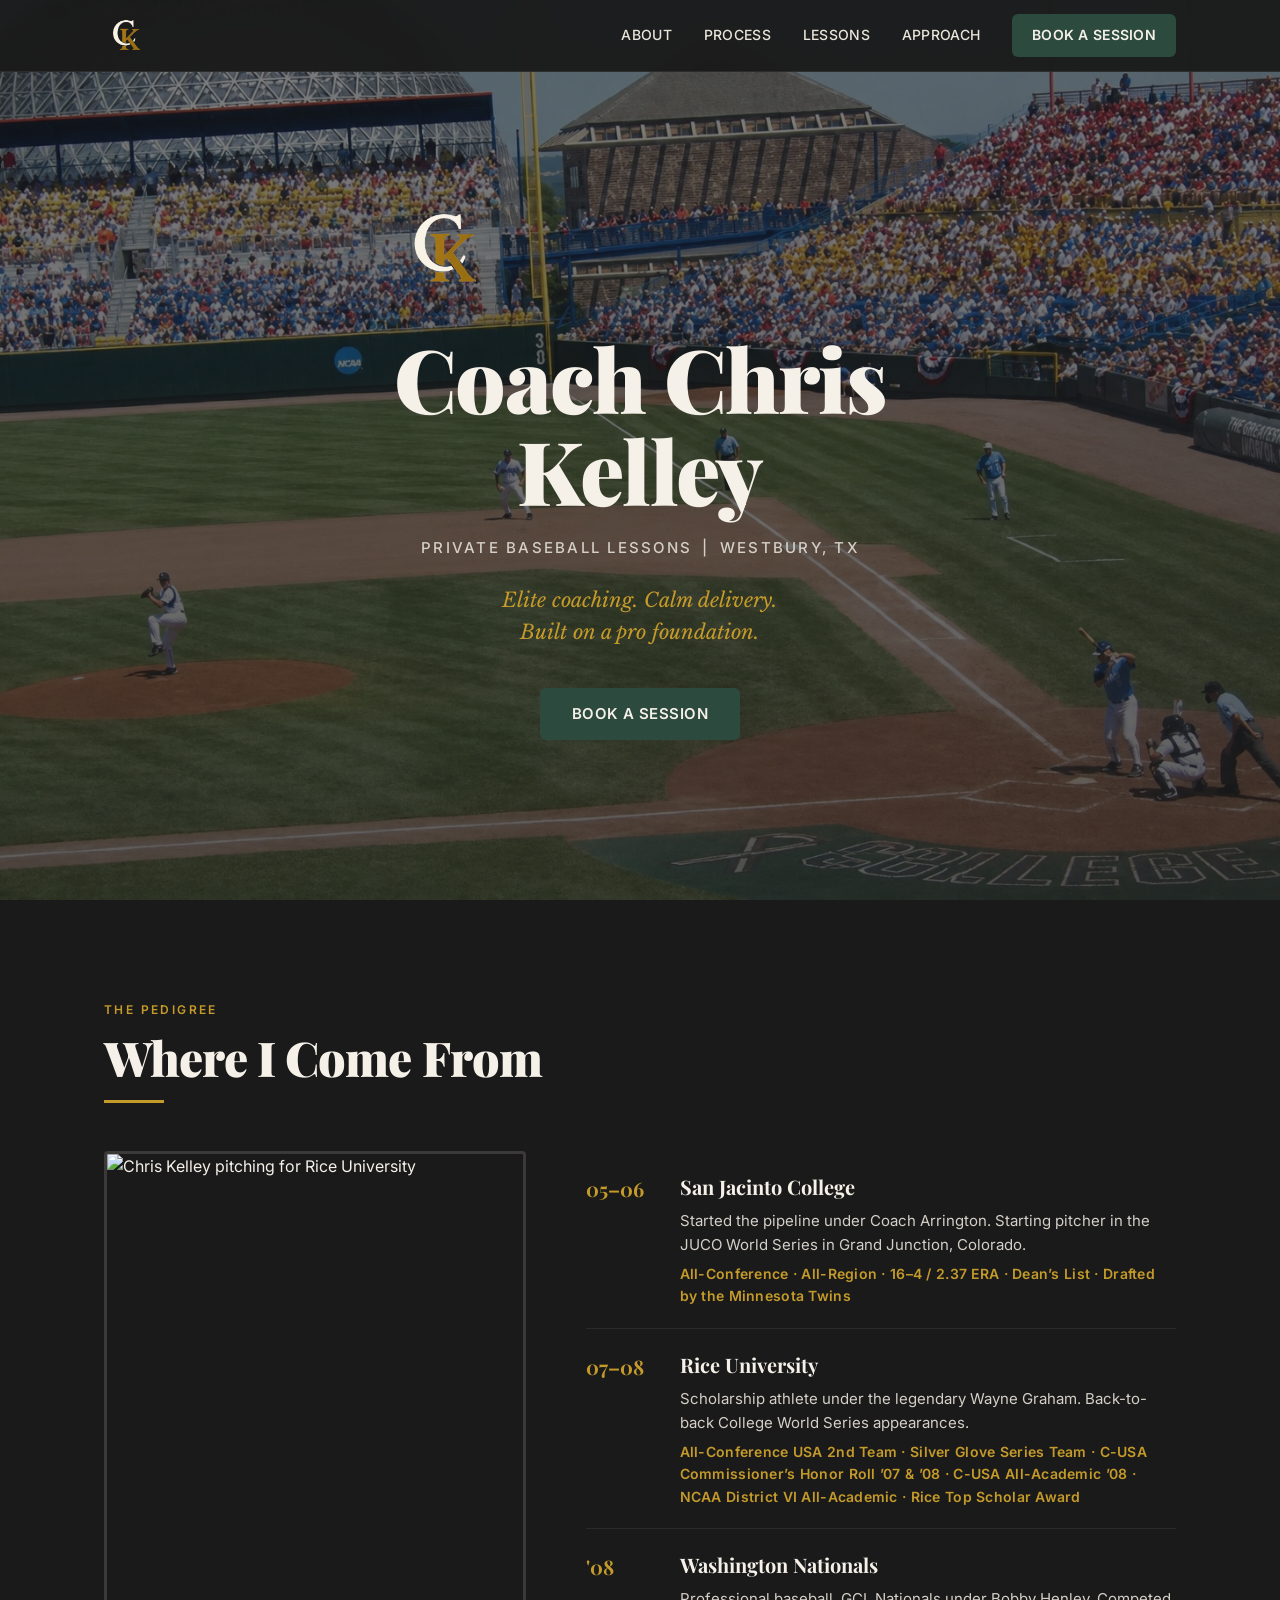
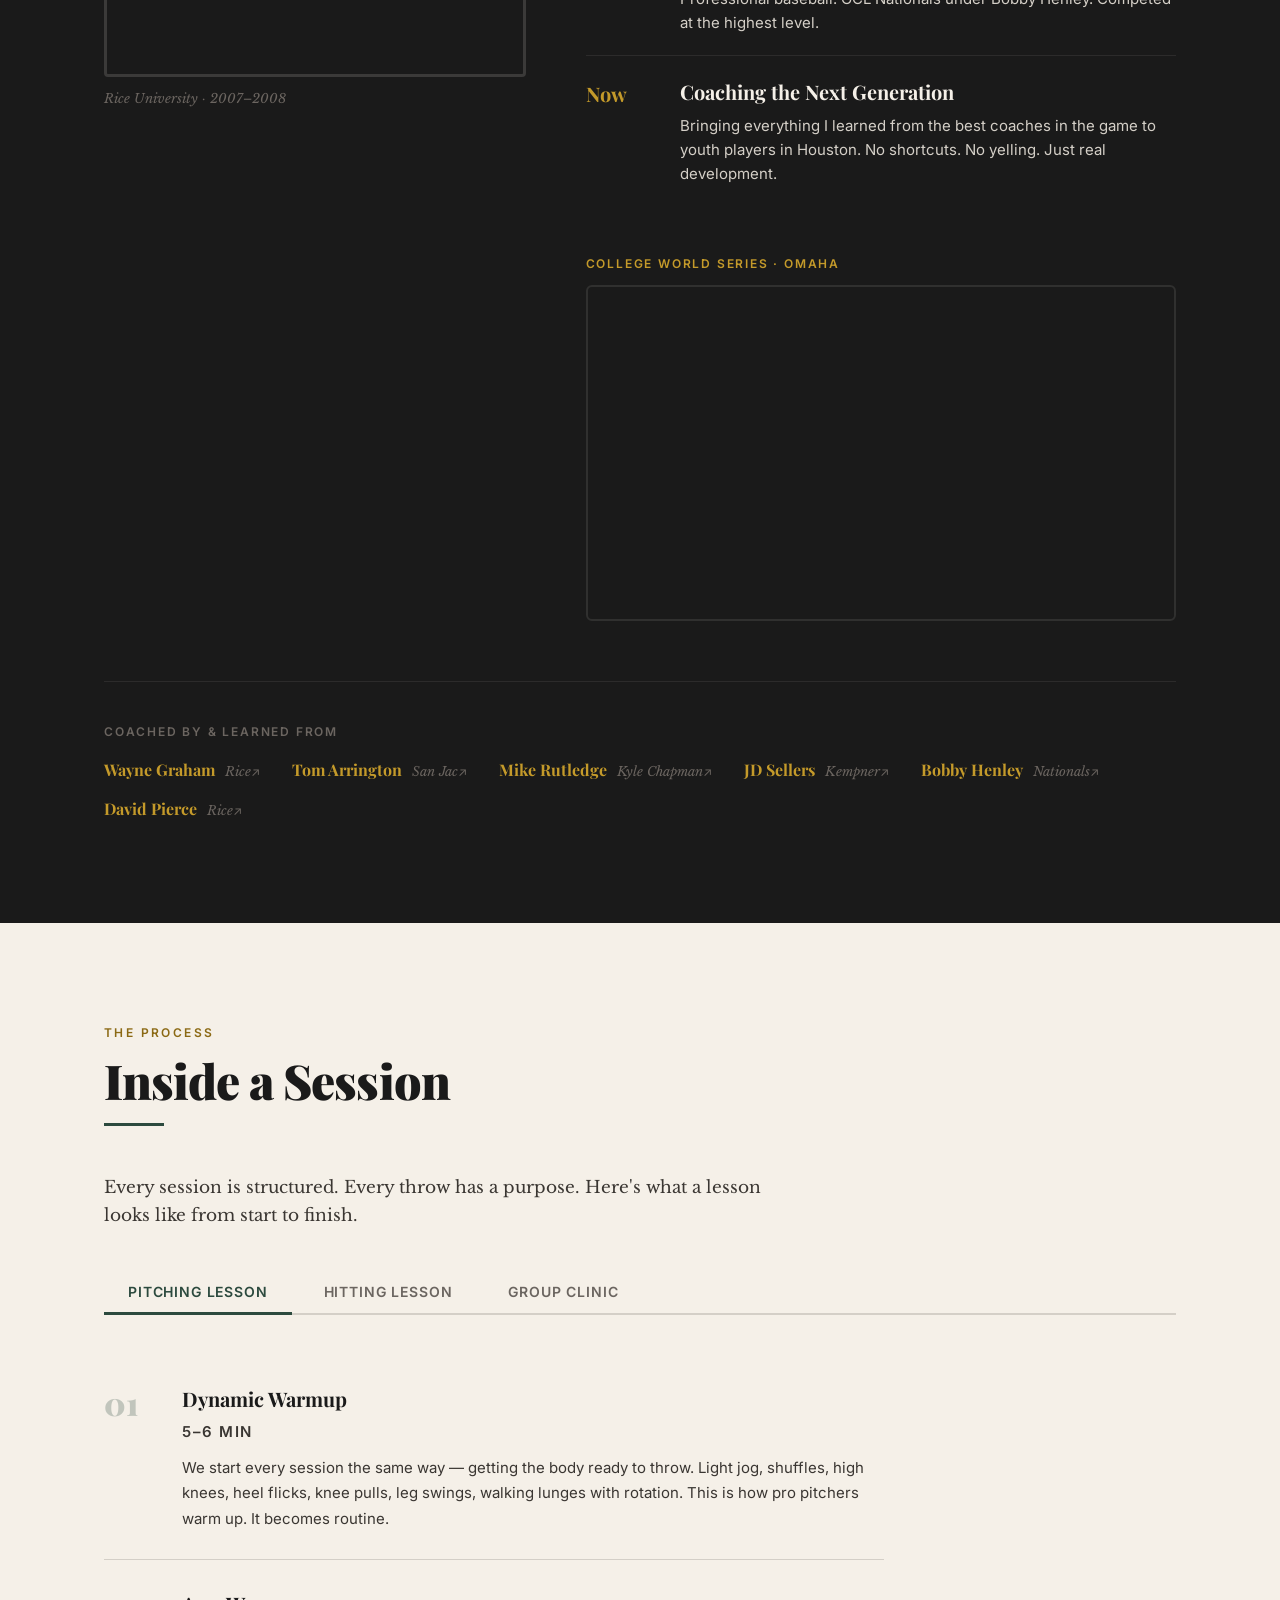
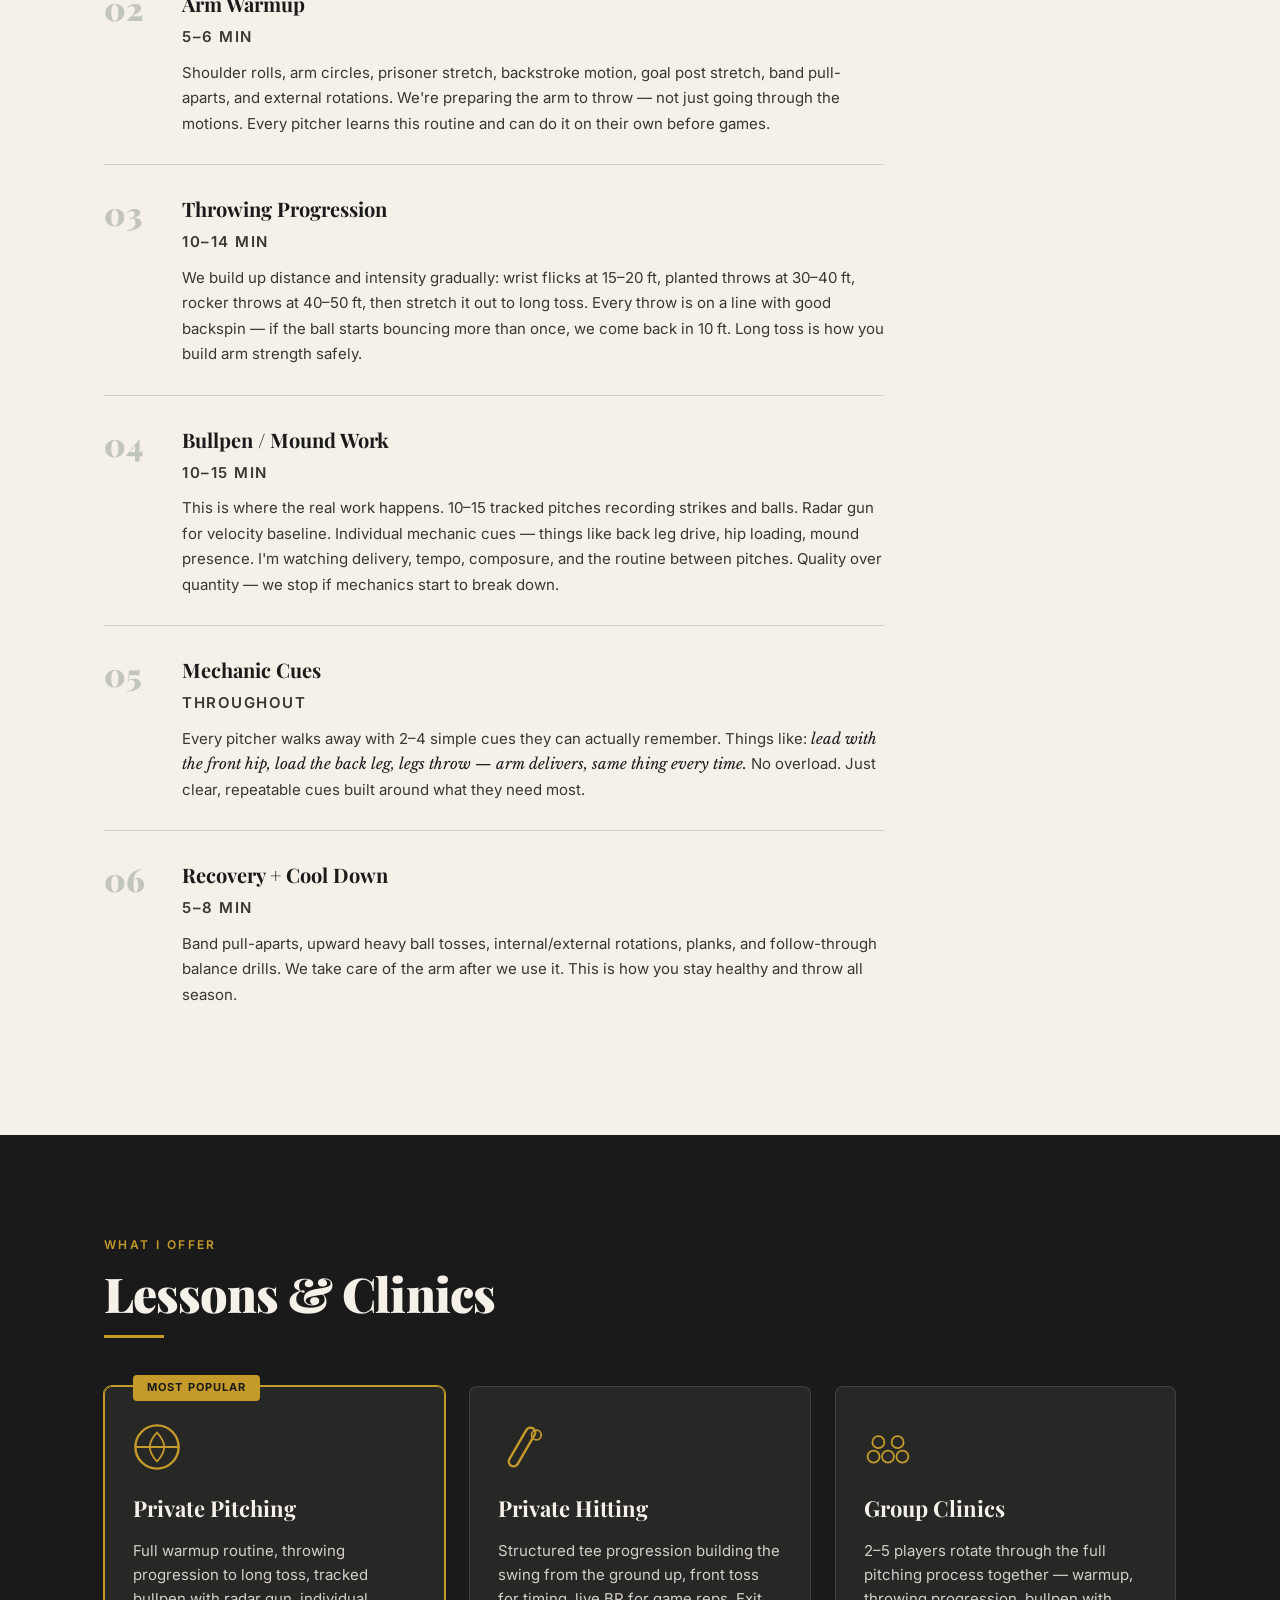
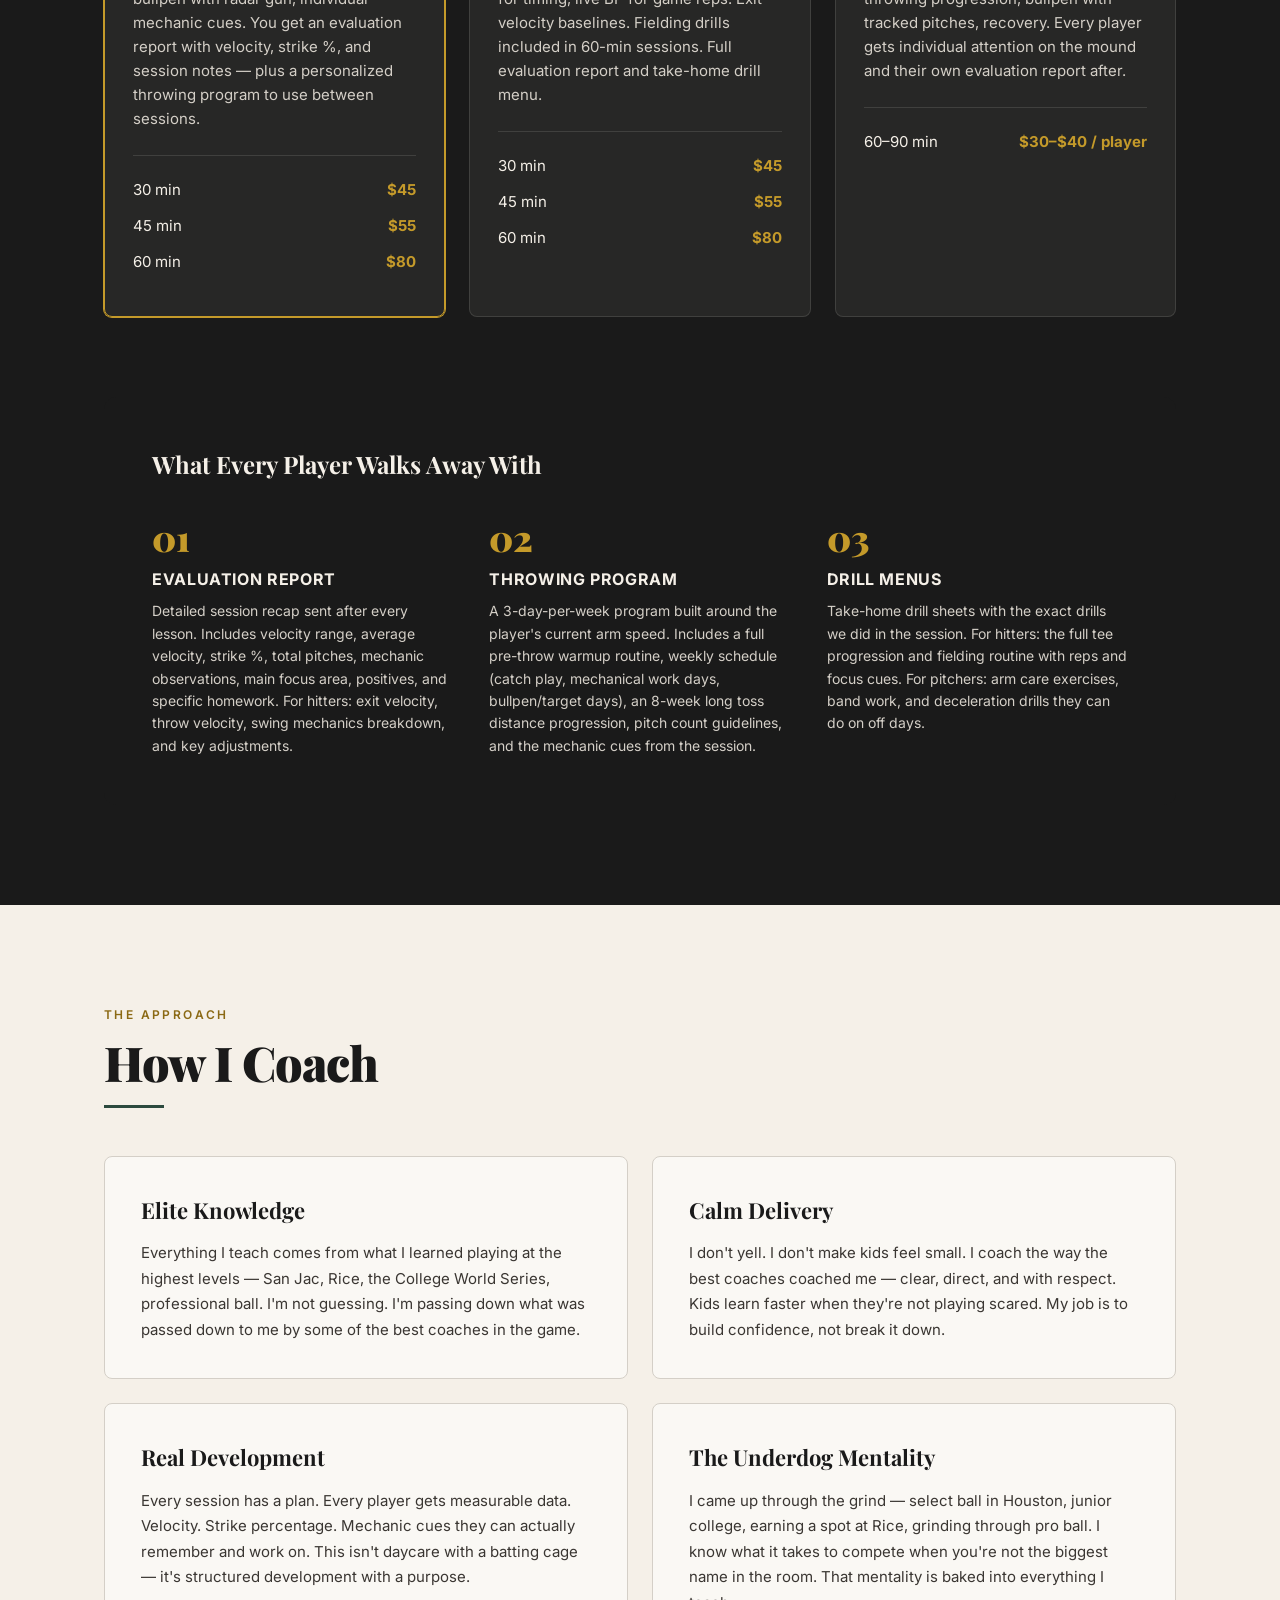
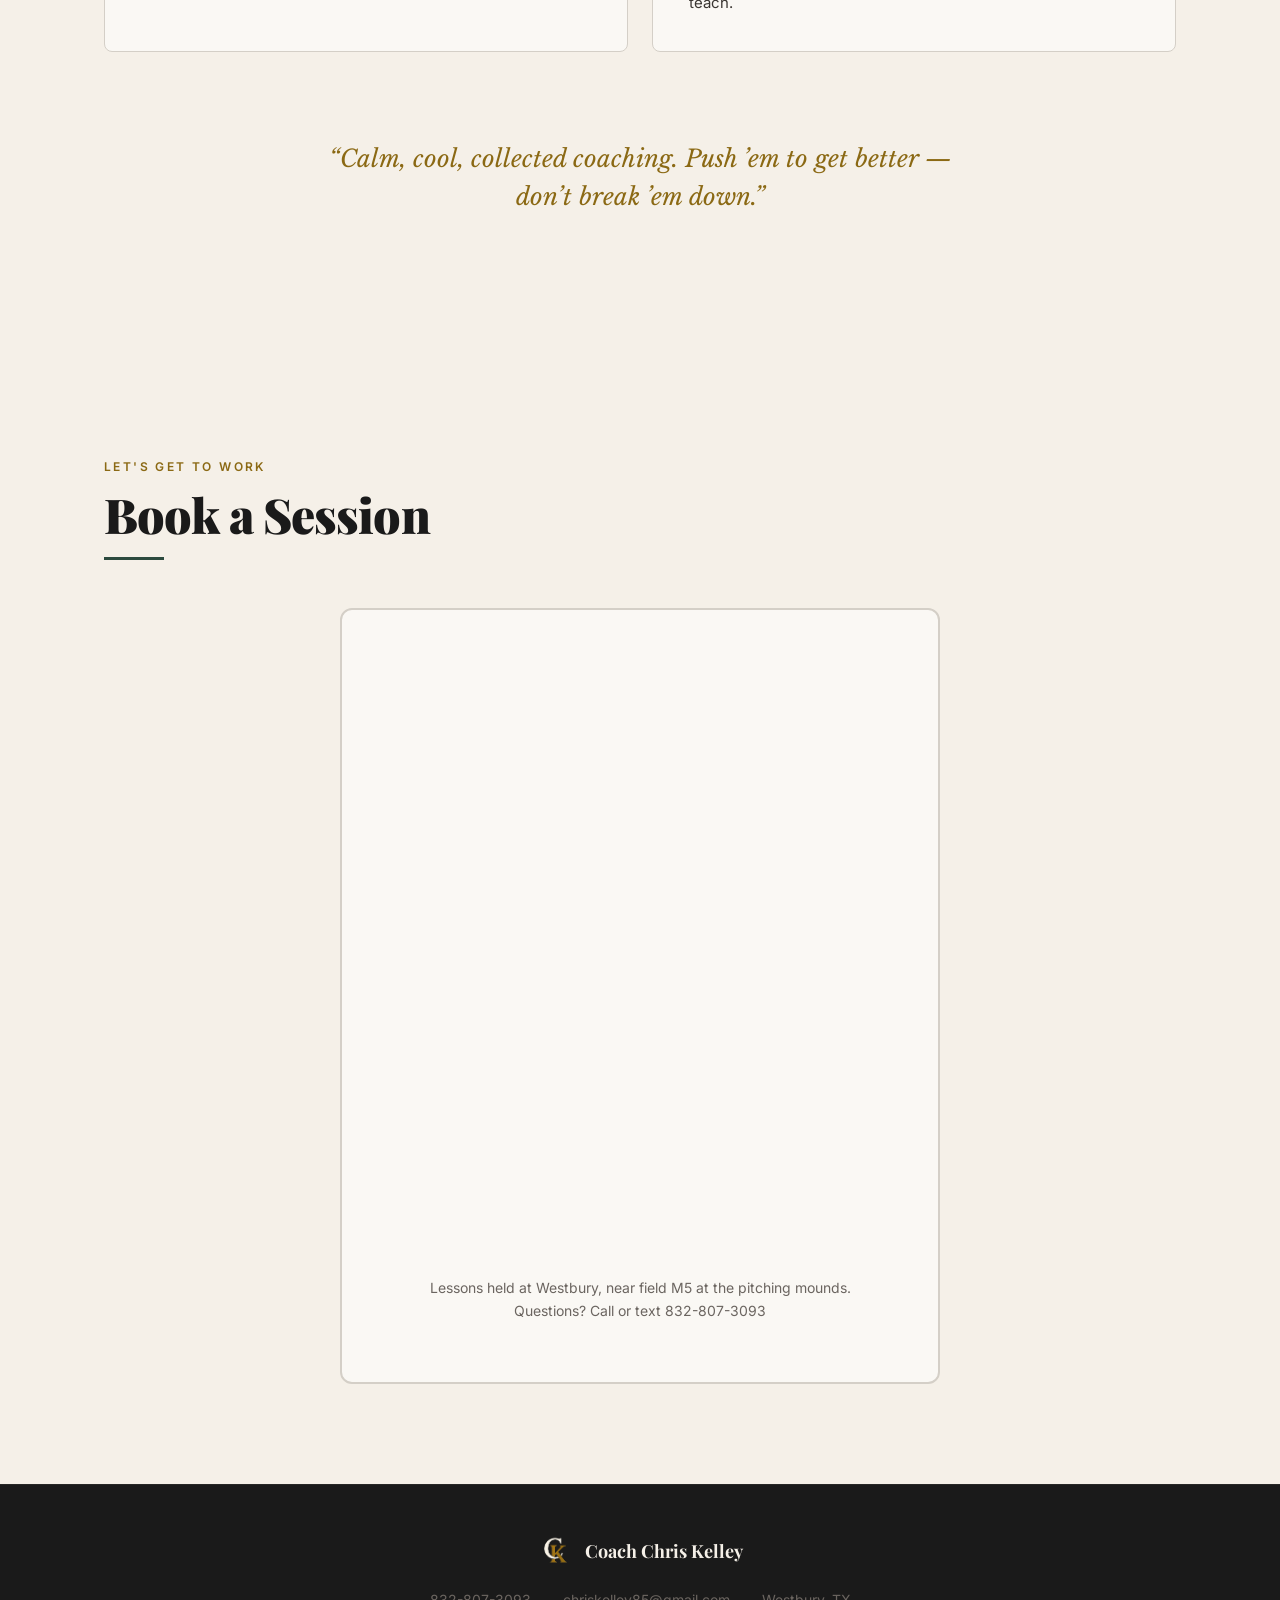
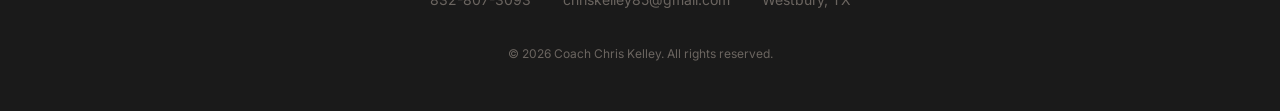
==== commit 42ab9fb6: "Remove Drafted 3 Times entry, trim Rice description Co-Authored-By: Claude Opus 4.6 <noreply@anthrop" ====
--- a/index.html
+++ b/index.html
@@ -83,16 +83,11 @@
               <div class="timeline-year">07&ndash;08</div>
               <div class="timeline-detail">
                 <h3>Rice University</h3>
-                <p>Pitched under the legendary Wayne Graham. Two College World Series appearances. Learned what elite preparation looks like.</p>
+                <p>Scholarship athlete under the legendary Wayne Graham. Back-to-back College World Series appearances.</p>
+                <p class="timeline-stats">All-Conference USA 2nd Team &middot; Silver Glove Series Team &middot; C-USA Commissioner&rsquo;s Honor Roll &rsquo;07 &amp; &rsquo;08 &middot; C-USA All-Academic &rsquo;08 &middot; NCAA District VI All-Academic &middot; Rice Top Scholar Award</p>
               </div>
             </div>
-            <div class="timeline-item">
-              <div class="timeline-year">'06&ndash;'08</div>
-              <div class="timeline-detail">
-                <h3>Drafted 3 Times</h3>
-                <p>Selected in the MLB Draft three times &mdash; a testament to the arm and the work behind it.</p>
-              </div>
-            </div>
+
             <div class="timeline-item">
               <div class="timeline-year">'08</div>
               <div class="timeline-detail">
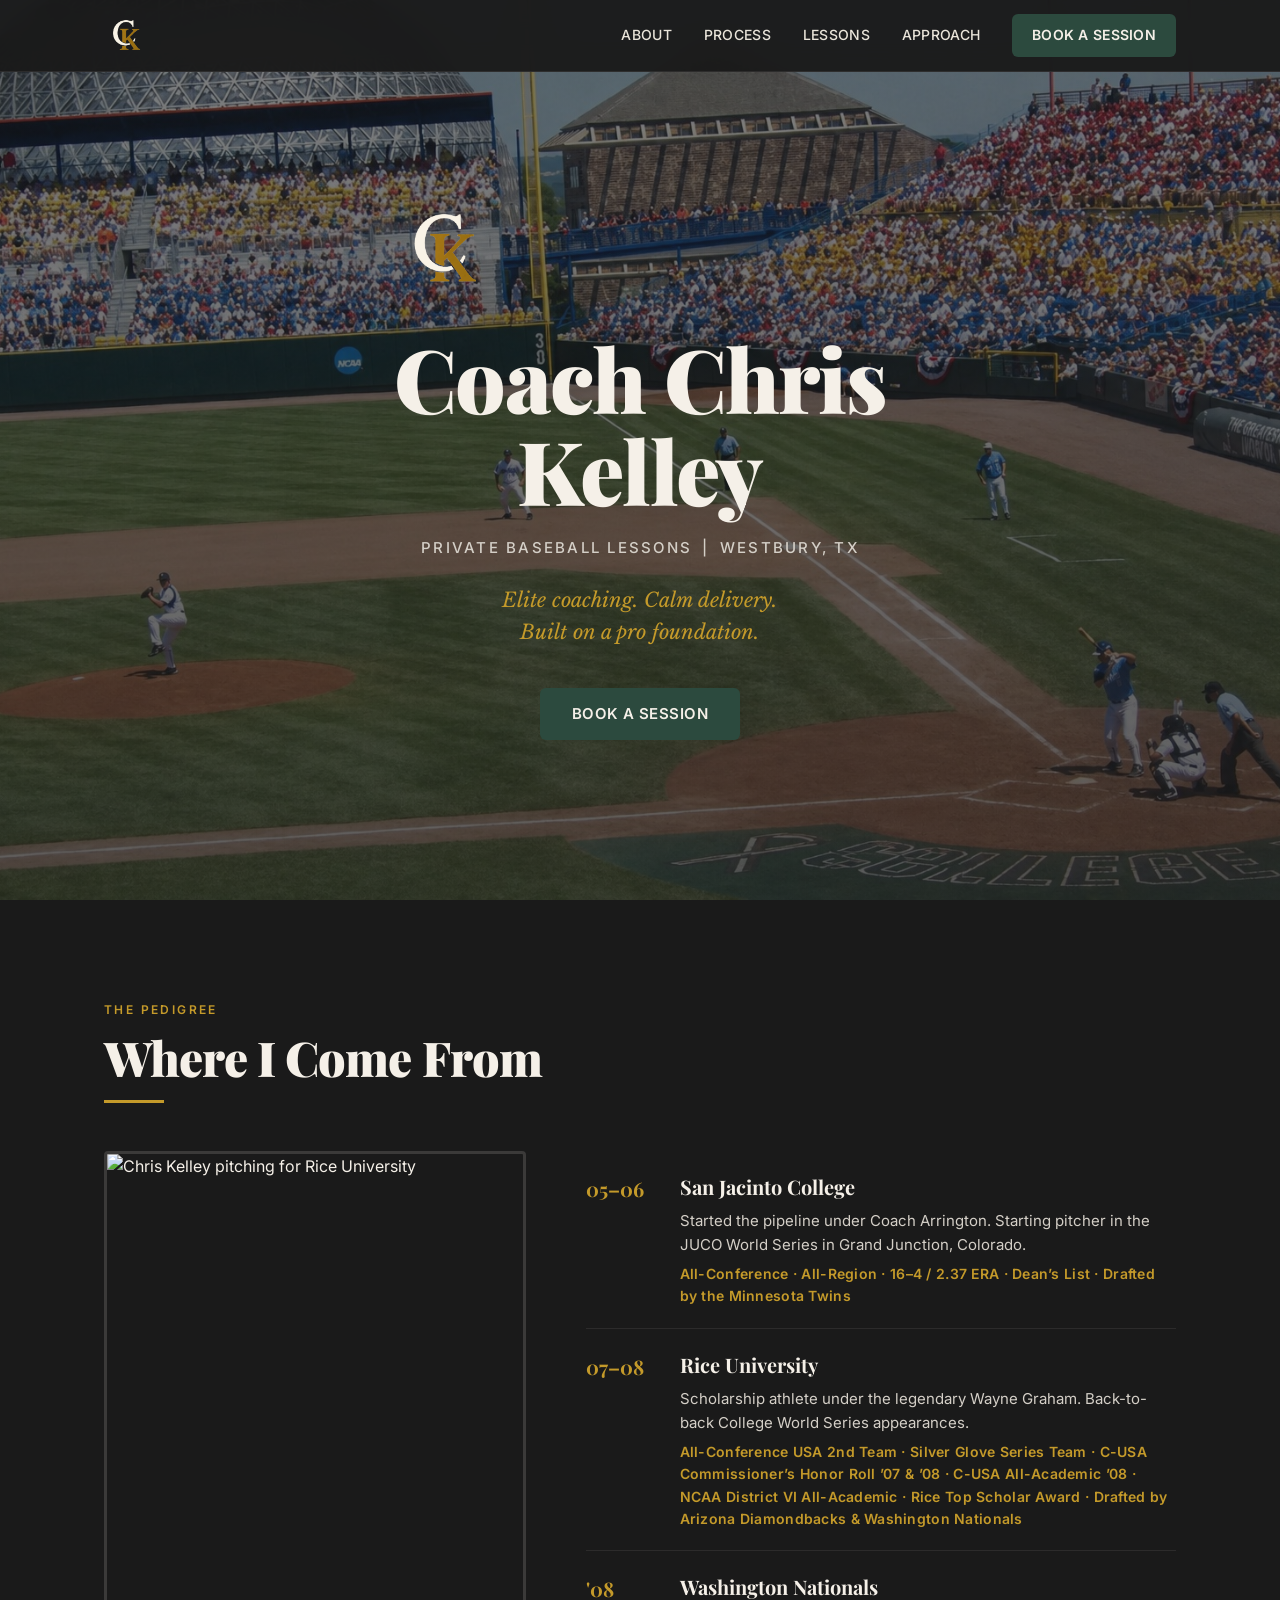
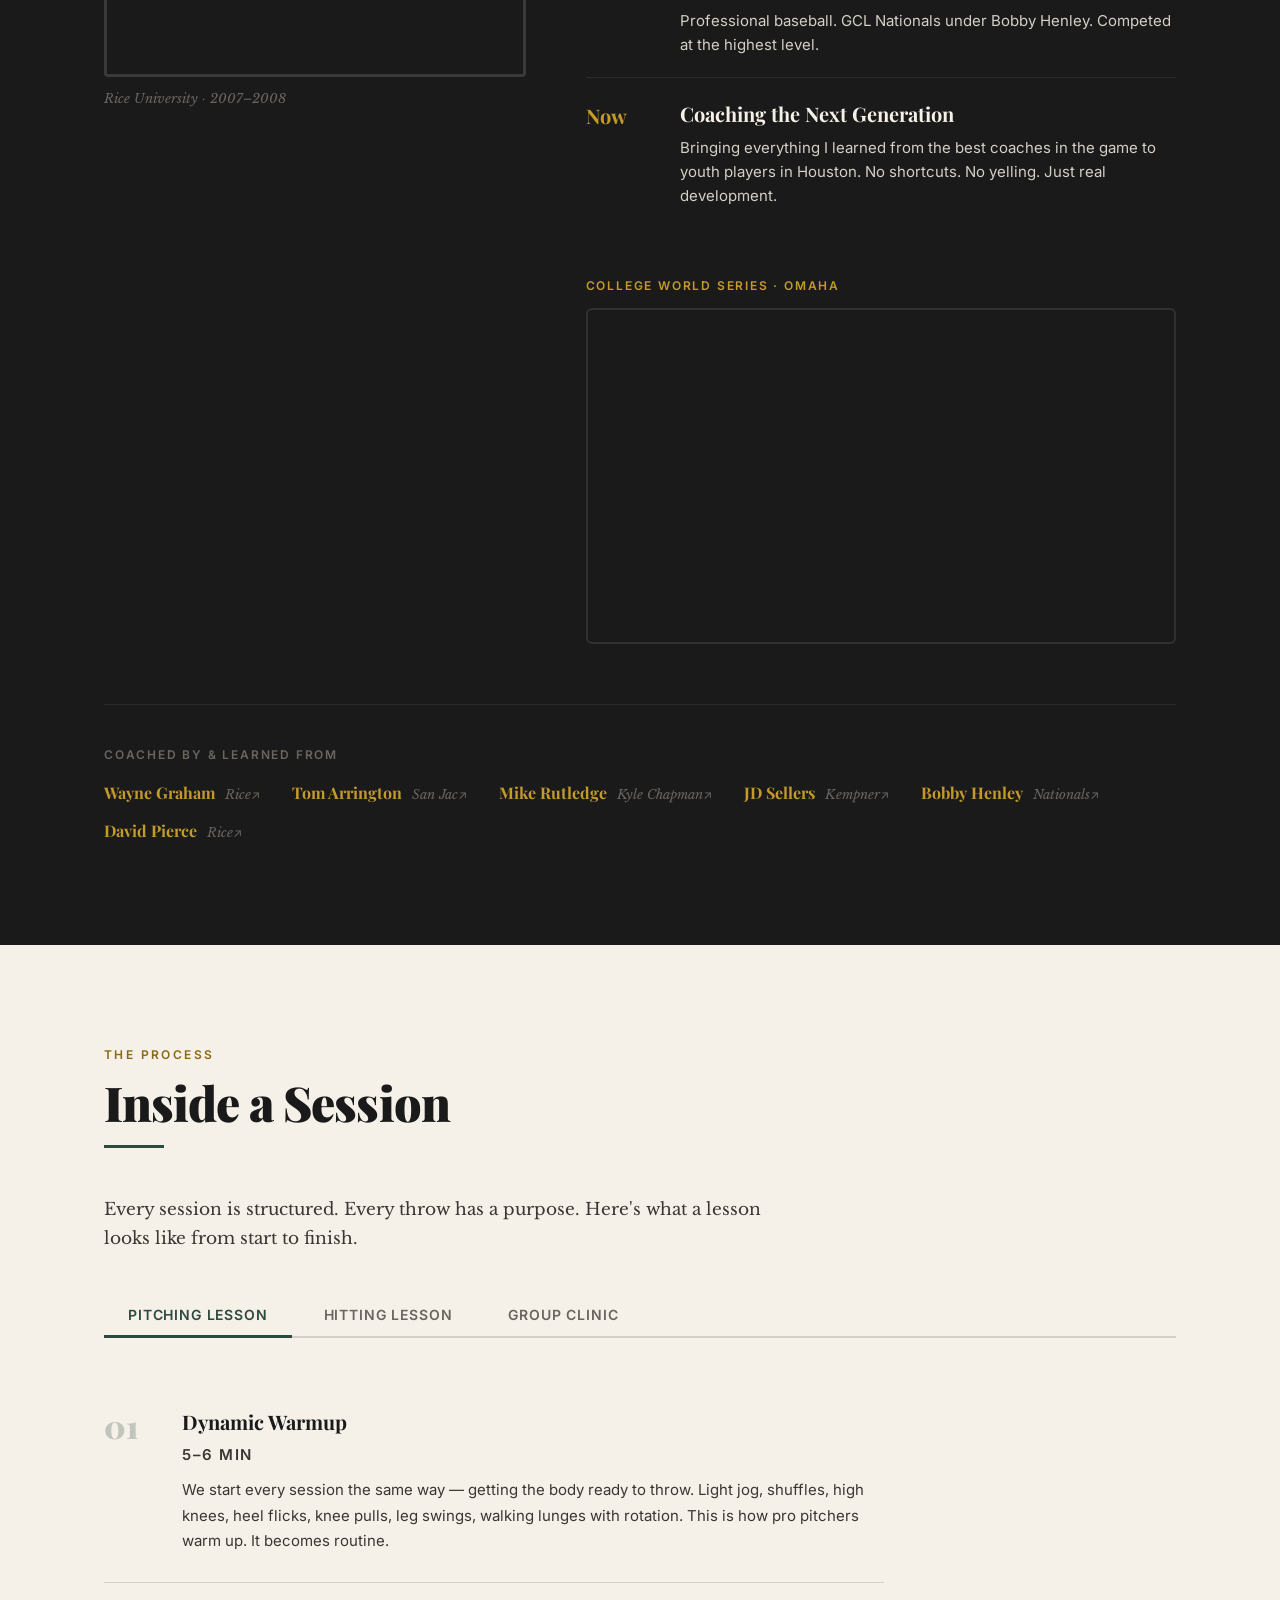
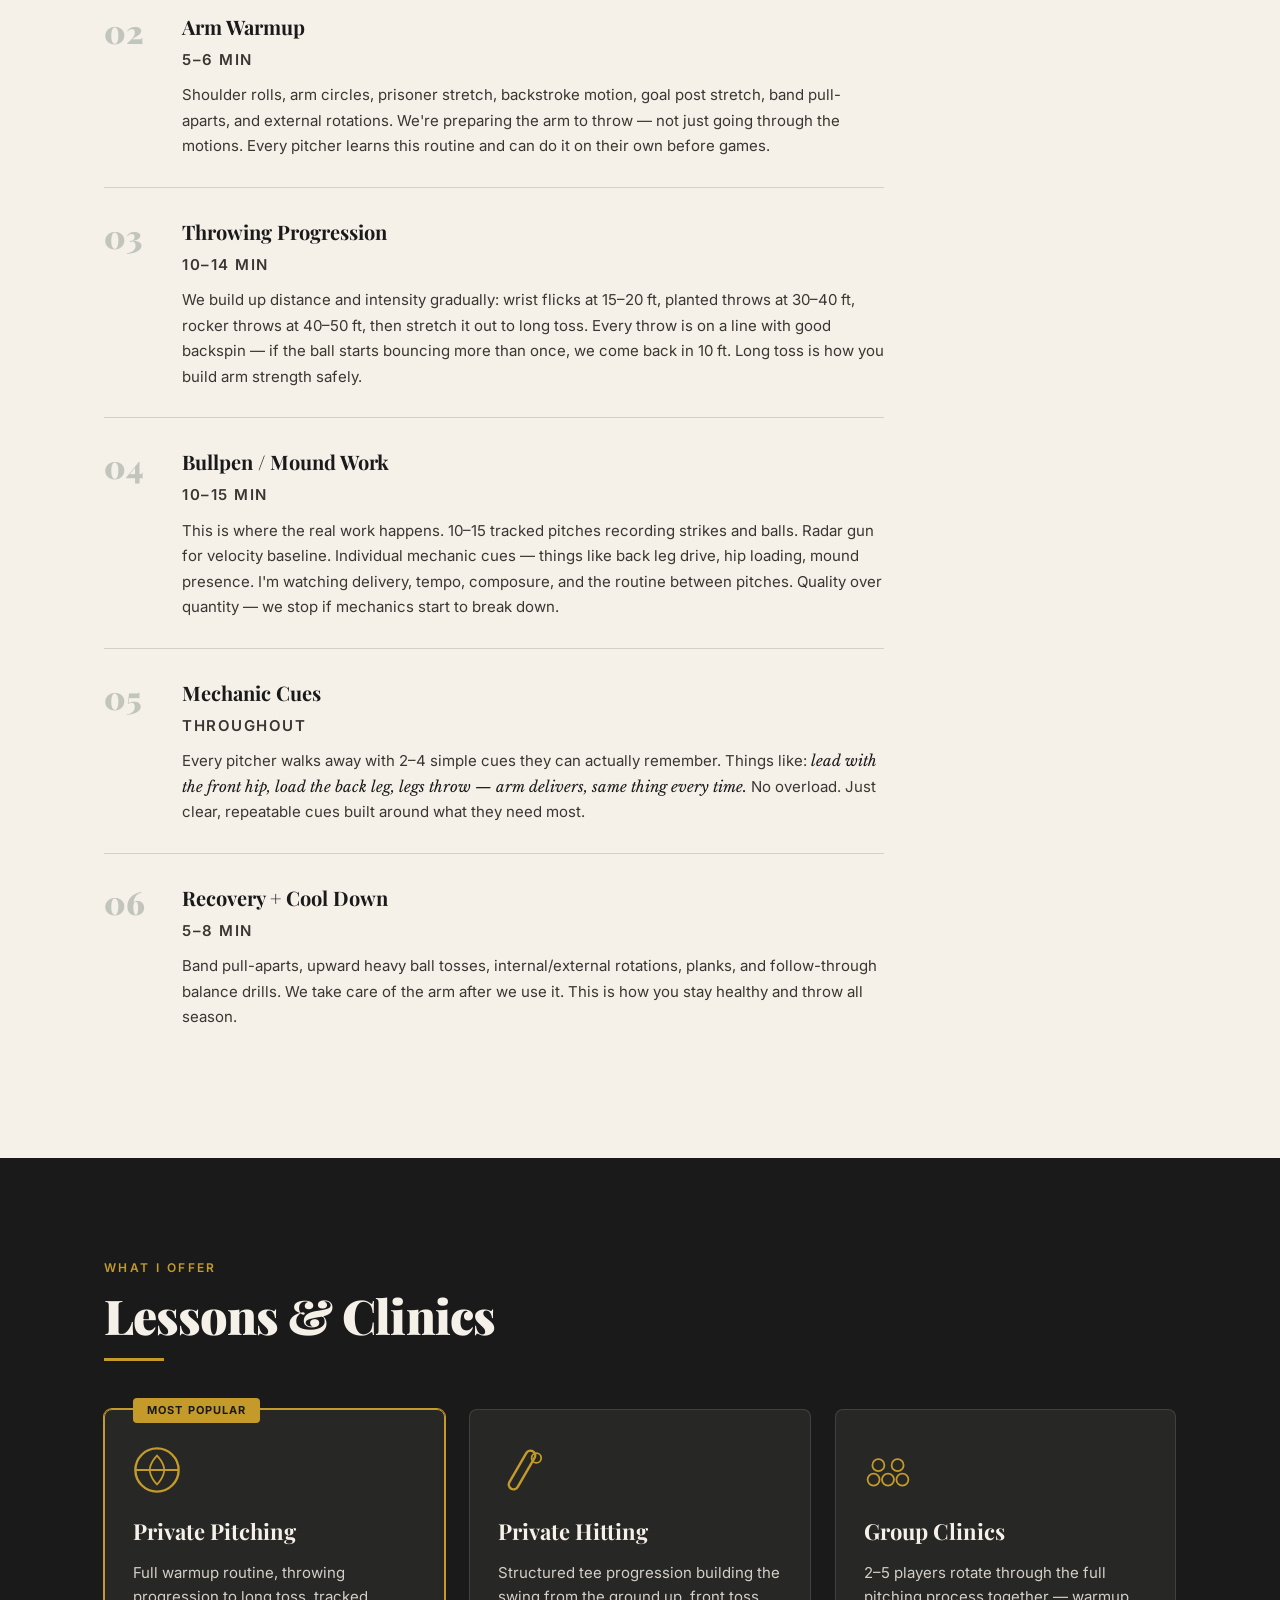
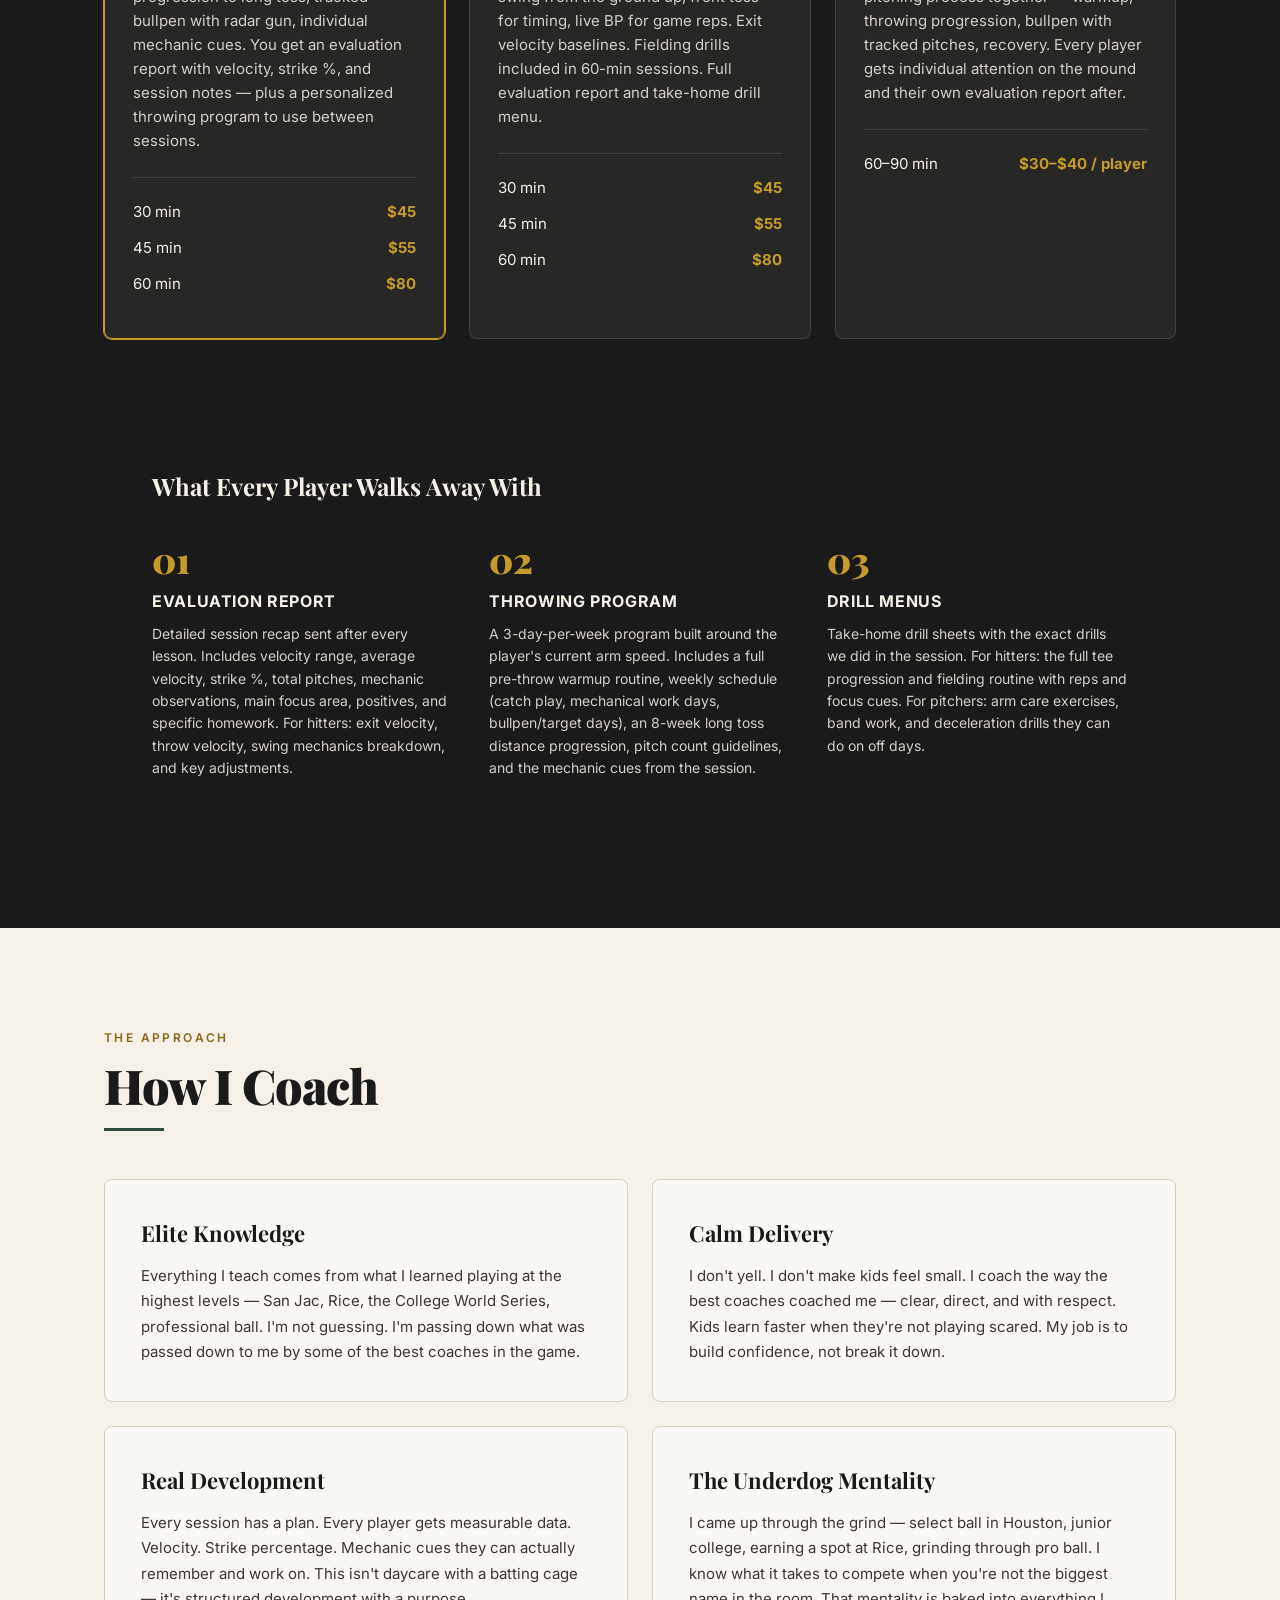
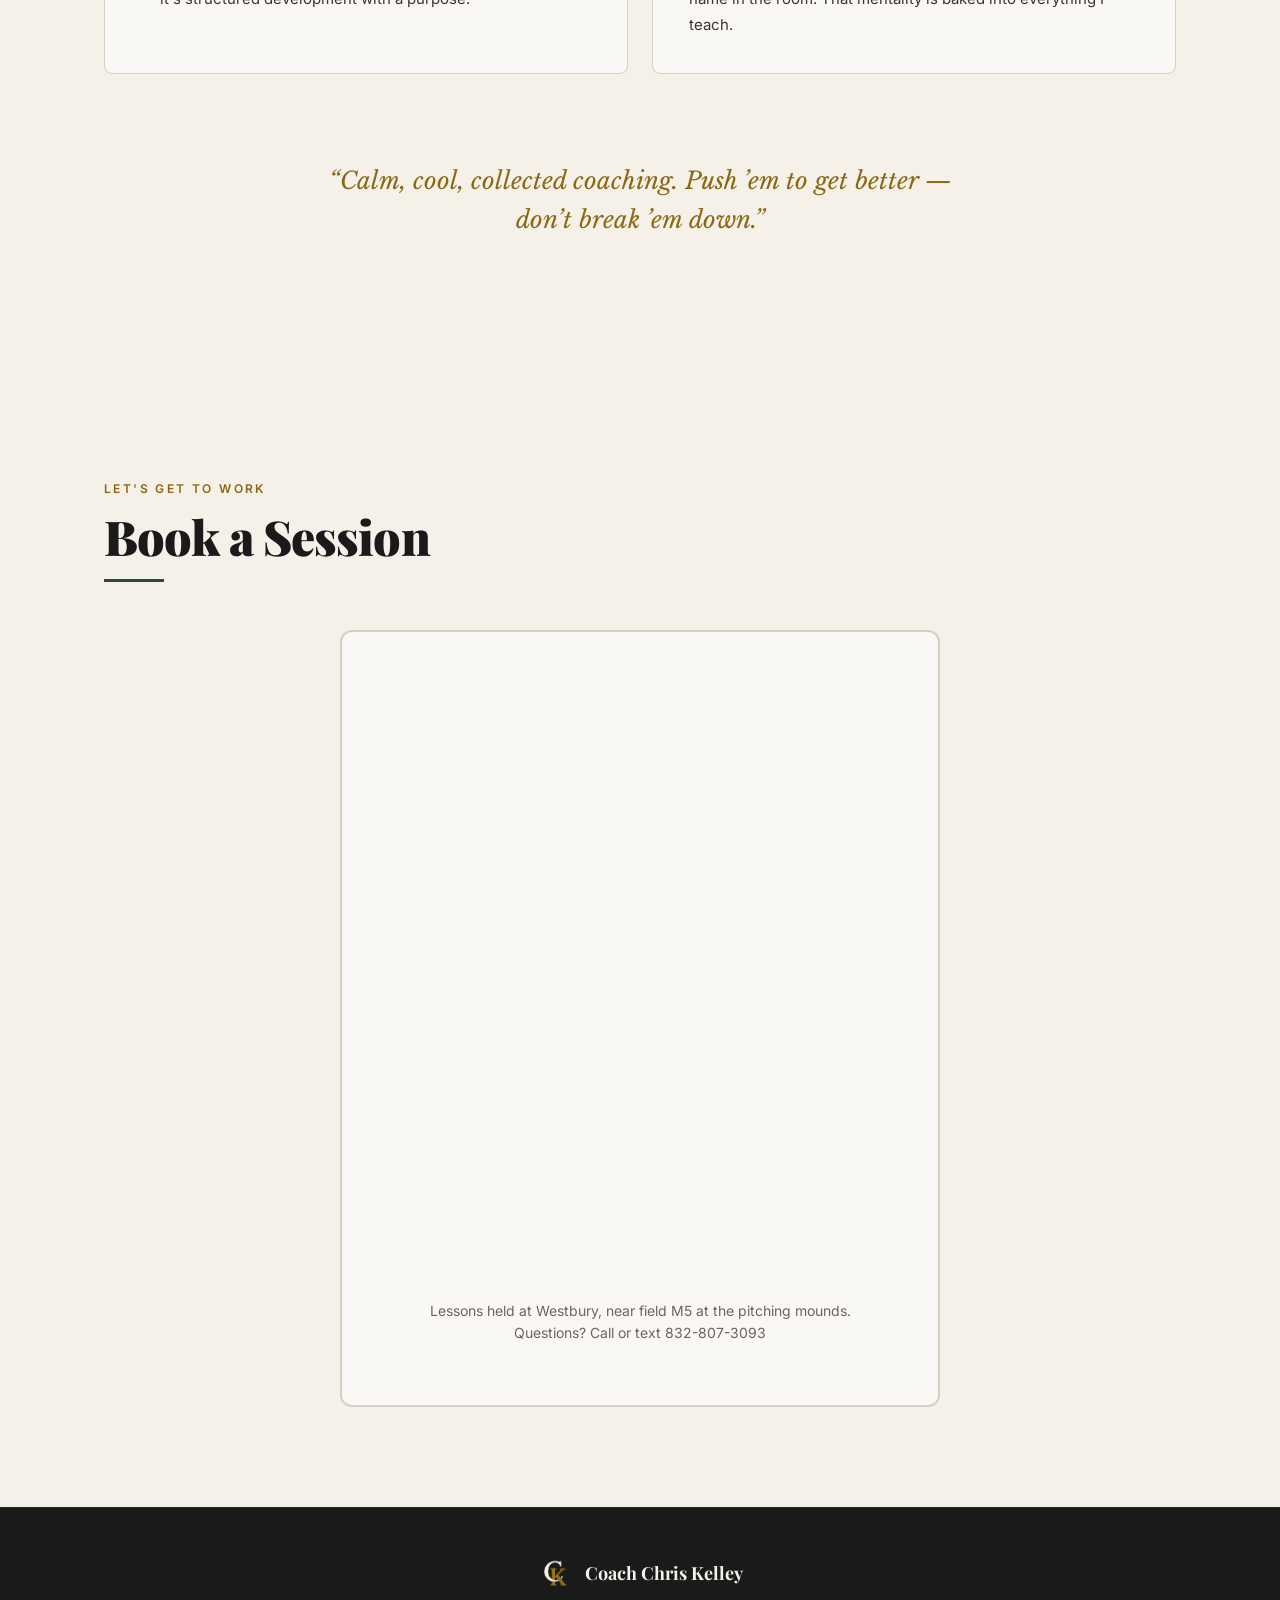
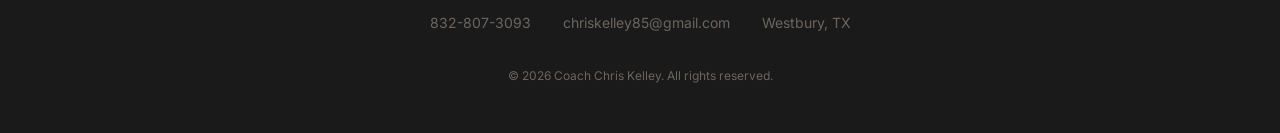
==== commit 9f56f3c8: "Add Diamondbacks and Nationals draft to Rice stats Co-Authored-By: Claude Opus 4.6 <noreply@anthropi" ====
--- a/index.html
+++ b/index.html
@@ -84,7 +84,7 @@
               <div class="timeline-detail">
                 <h3>Rice University</h3>
                 <p>Scholarship athlete under the legendary Wayne Graham. Back-to-back College World Series appearances.</p>
-                <p class="timeline-stats">All-Conference USA 2nd Team &middot; Silver Glove Series Team &middot; C-USA Commissioner&rsquo;s Honor Roll &rsquo;07 &amp; &rsquo;08 &middot; C-USA All-Academic &rsquo;08 &middot; NCAA District VI All-Academic &middot; Rice Top Scholar Award</p>
+                <p class="timeline-stats">All-Conference USA 2nd Team &middot; Silver Glove Series Team &middot; C-USA Commissioner&rsquo;s Honor Roll &rsquo;07 &amp; &rsquo;08 &middot; C-USA All-Academic &rsquo;08 &middot; NCAA District VI All-Academic &middot; Rice Top Scholar Award &middot; Drafted by Arizona Diamondbacks &amp; Washington Nationals</p>
               </div>
             </div>
 
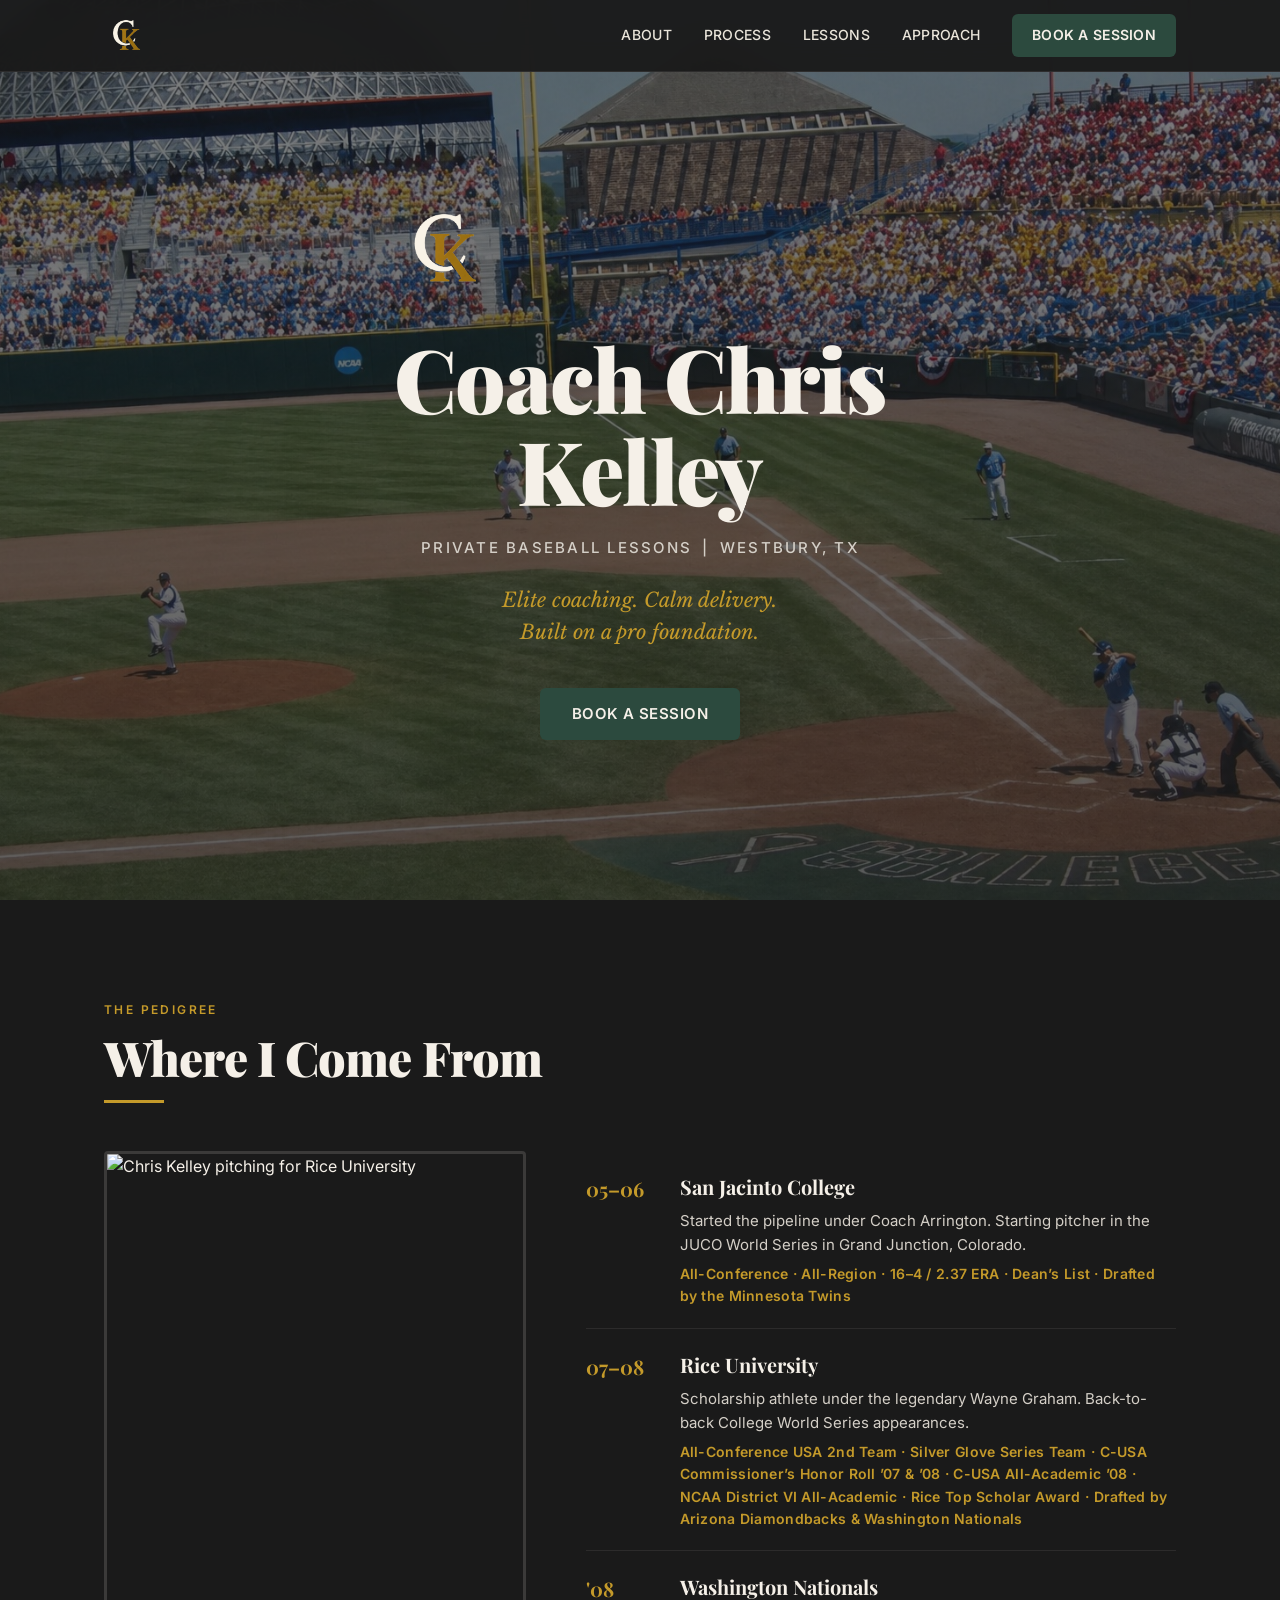
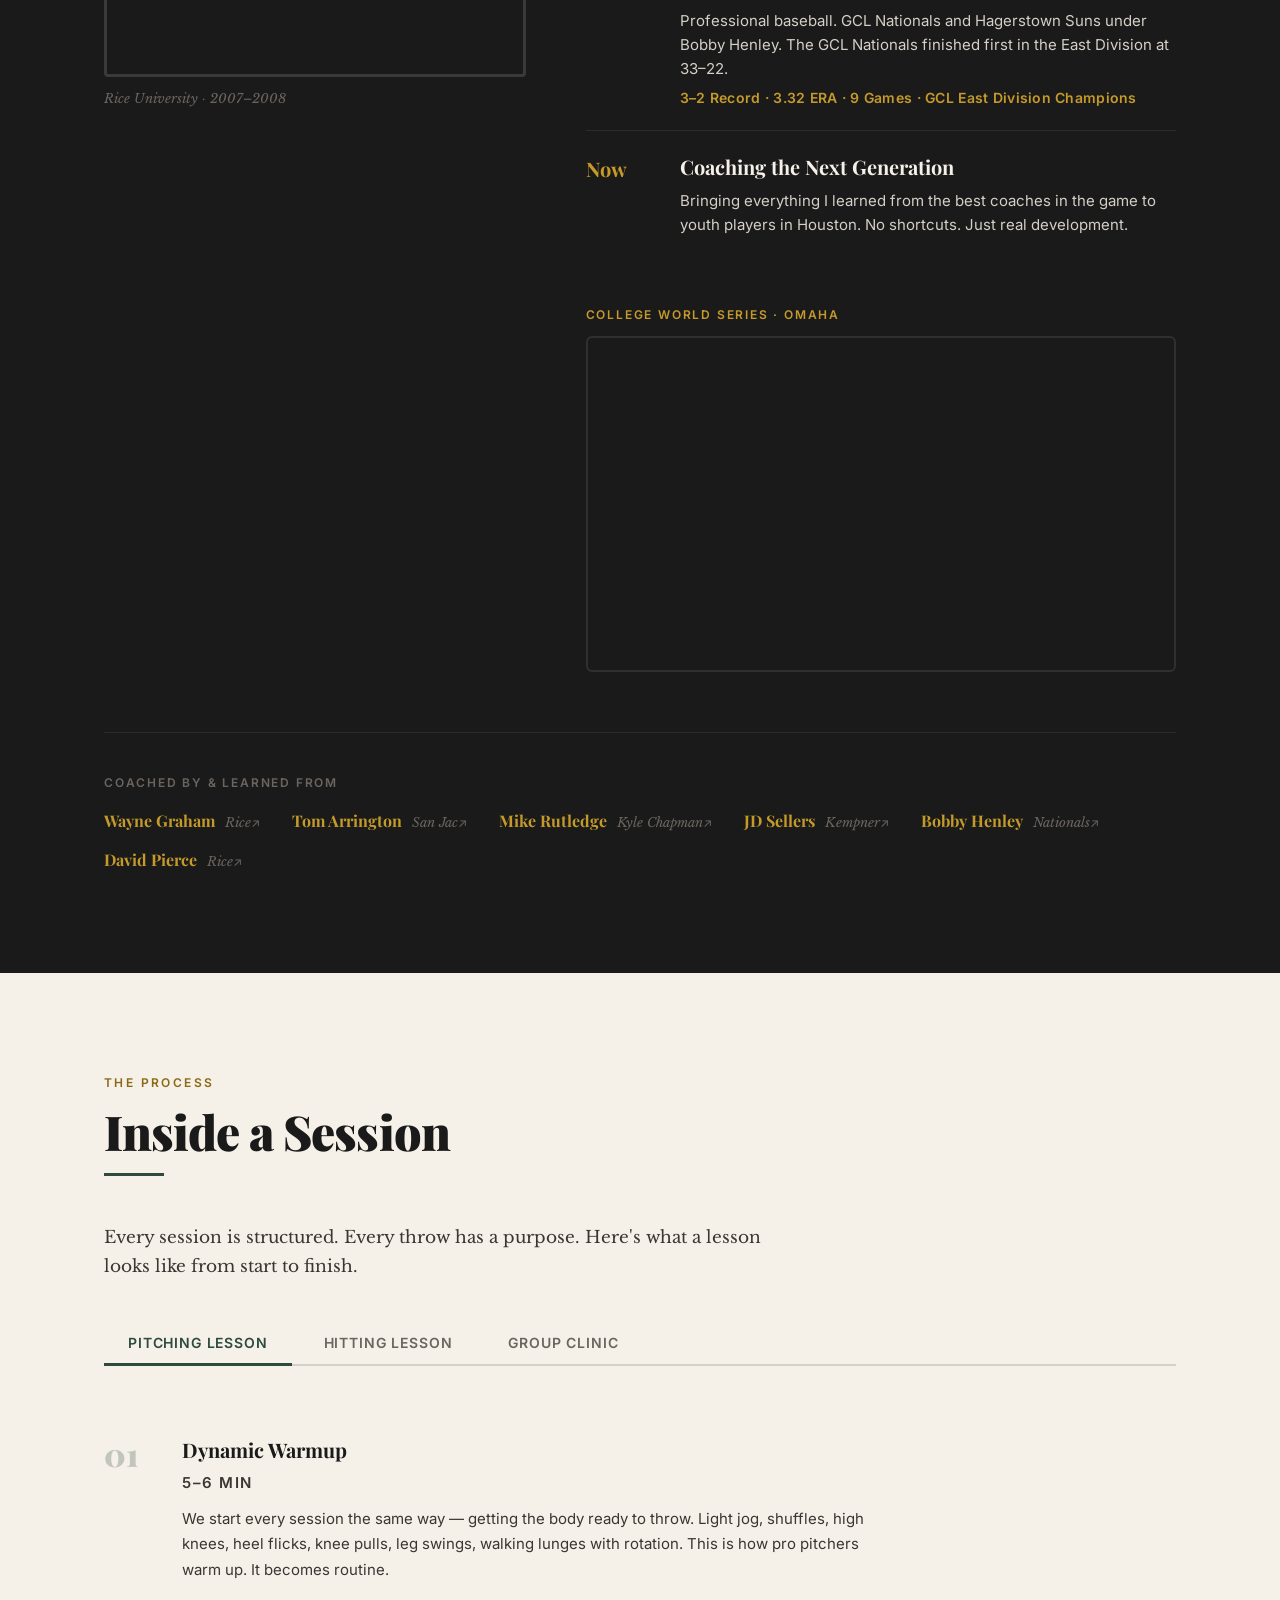
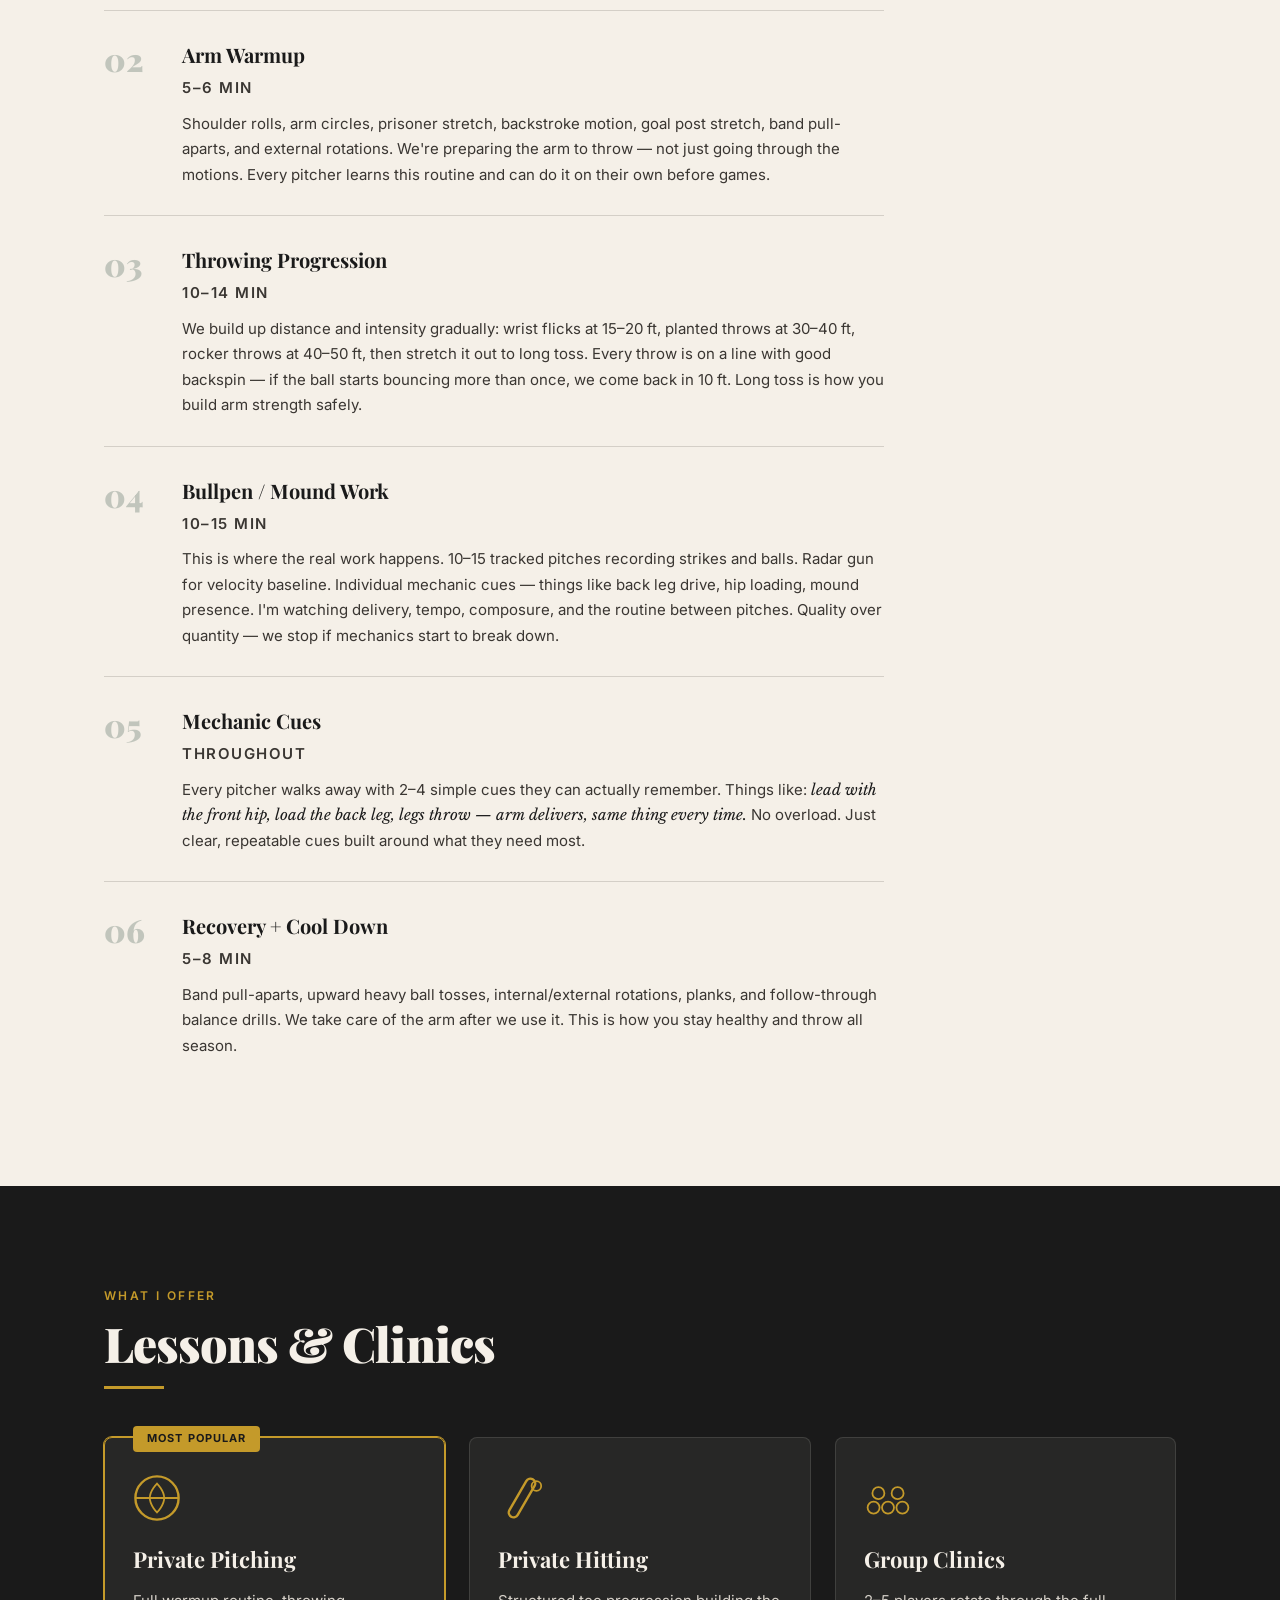
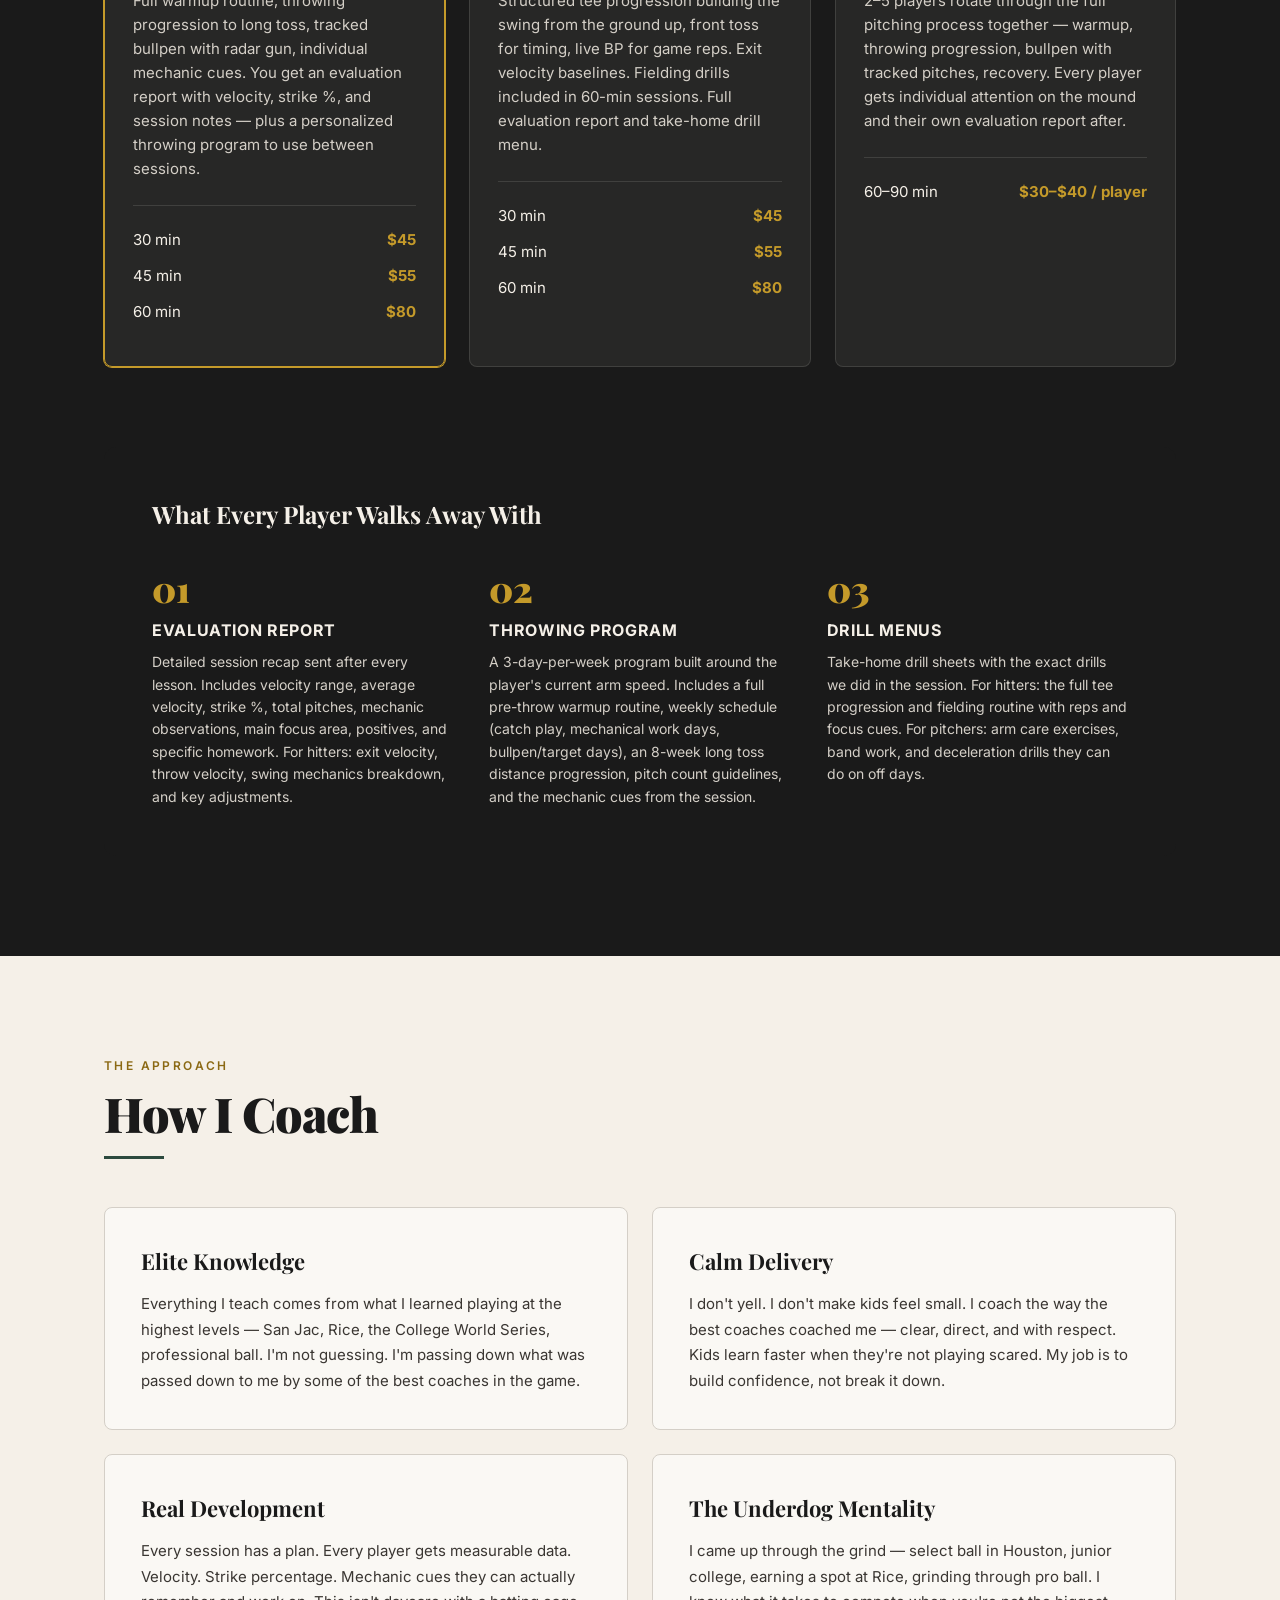
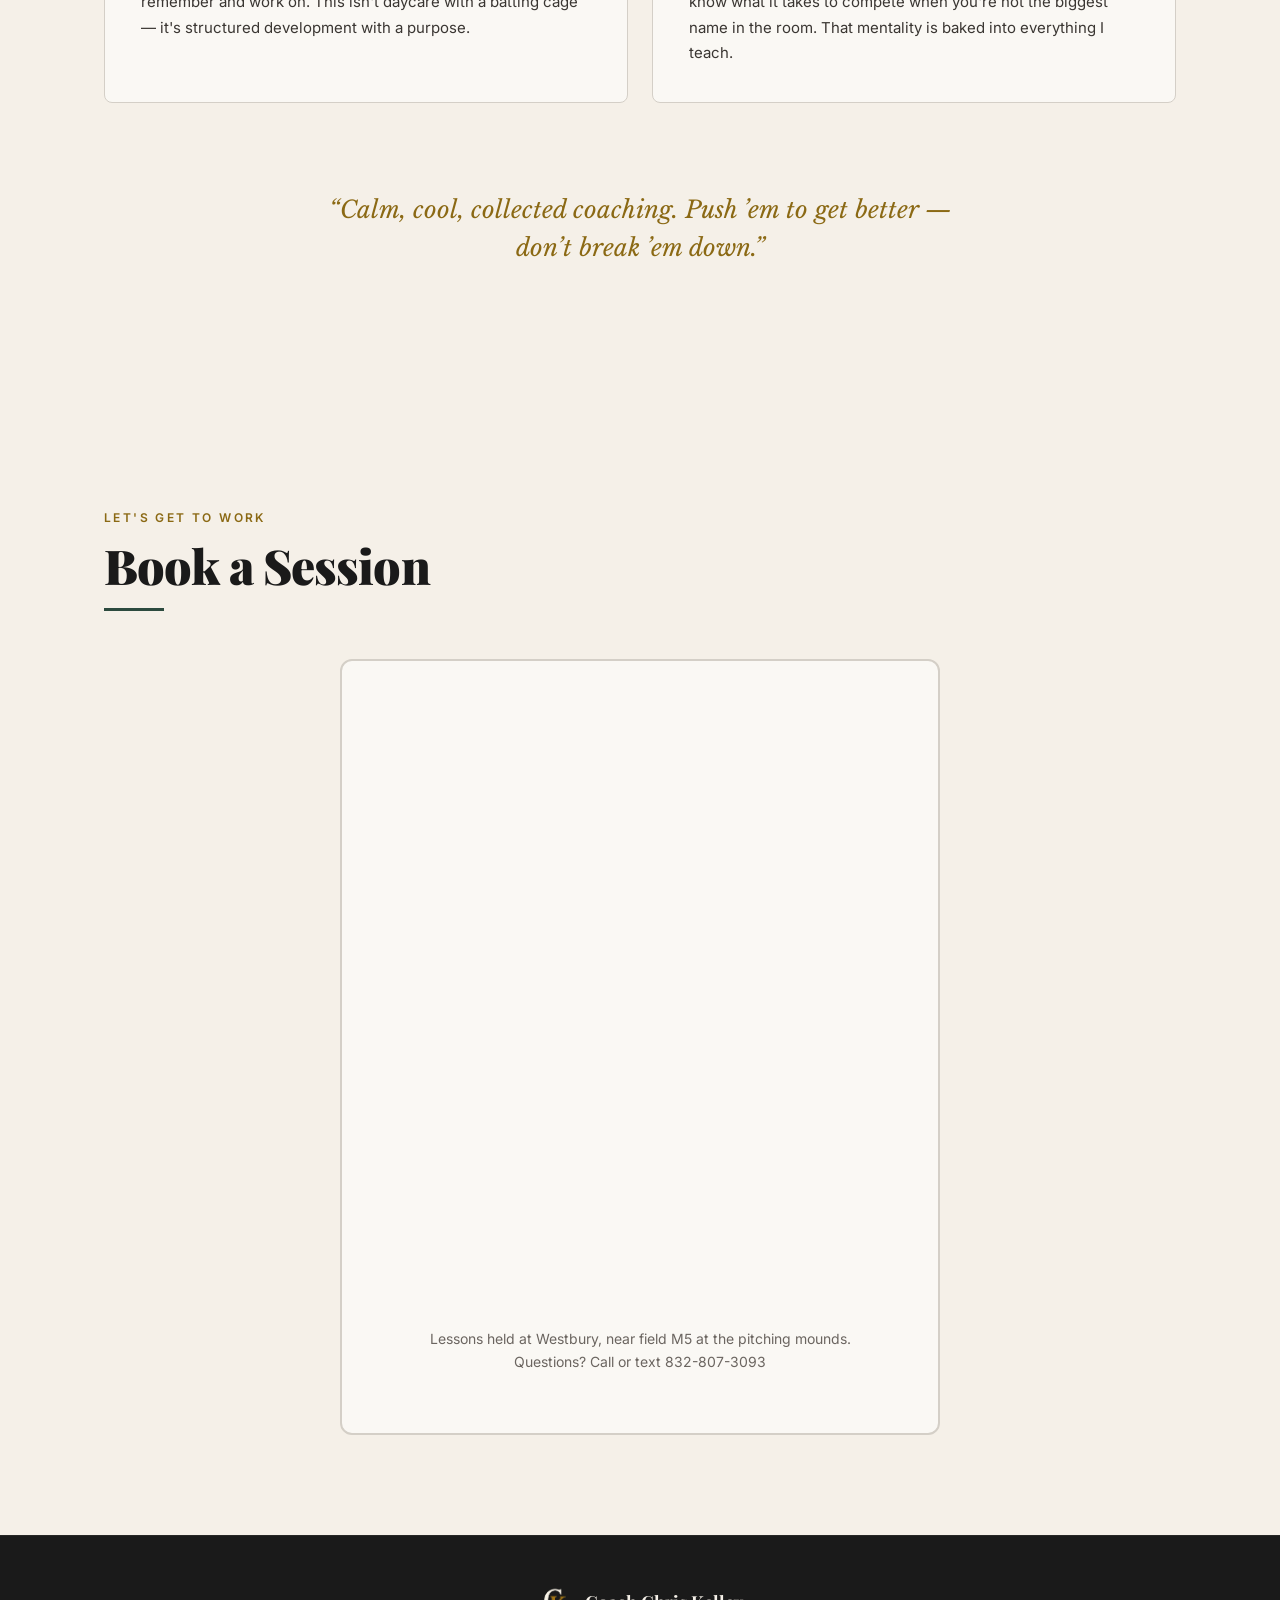
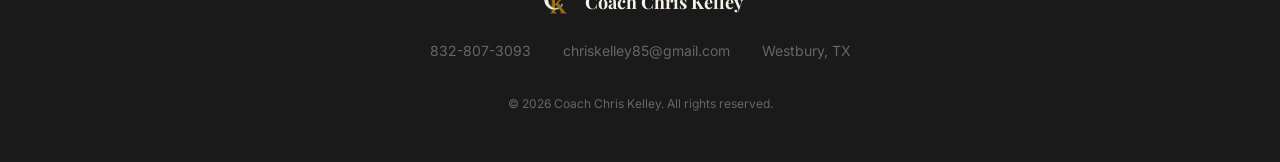
==== commit 2e1c0244: "Update Nationals stats, remove duplicate ERA line, trim Now section Co-Authored-By: Claude Opus 4.6 " ====
--- a/index.html
+++ b/index.html
@@ -3,6 +3,7 @@
 <head>
   <meta charset="UTF-8">
   <meta name="viewport" content="width=device-width, initial-scale=1.0">
+  <link rel="icon" type="image/png" href="favicon.png">
   <title>Coach Chris Kelley | Private Baseball Lessons | Westbury, TX</title>
   <meta name="description" content="Private pitching, hitting, and fielding lessons for youth players in Westbury, TX. College World Series pitcher. Pro experience. Calm coaching, elite knowledge.">
   <link rel="preconnect" href="https://fonts.googleapis.com">
@@ -92,14 +93,15 @@
               <div class="timeline-year">'08</div>
               <div class="timeline-detail">
                 <h3>Washington Nationals</h3>
-                <p>Professional baseball. GCL Nationals under Bobby Henley. Competed at the highest level.</p>
+                <p>Professional baseball. GCL Nationals and Hagerstown Suns under Bobby Henley. The GCL Nationals finished first in the East Division at 33&ndash;22.</p>
+                <p class="timeline-stats">3&ndash;2 Record &middot; 3.32 ERA &middot; 9 Games &middot; GCL East Division Champions</p>
               </div>
             </div>
             <div class="timeline-item">
               <div class="timeline-year">Now</div>
               <div class="timeline-detail">
                 <h3>Coaching the Next Generation</h3>
-                <p>Bringing everything I learned from the best coaches in the game to youth players in Houston. No shortcuts. No yelling. Just real development.</p>
+                <p>Bringing everything I learned from the best coaches in the game to youth players in Houston. No shortcuts. Just real development.</p>
               </div>
             </div>
           </div>
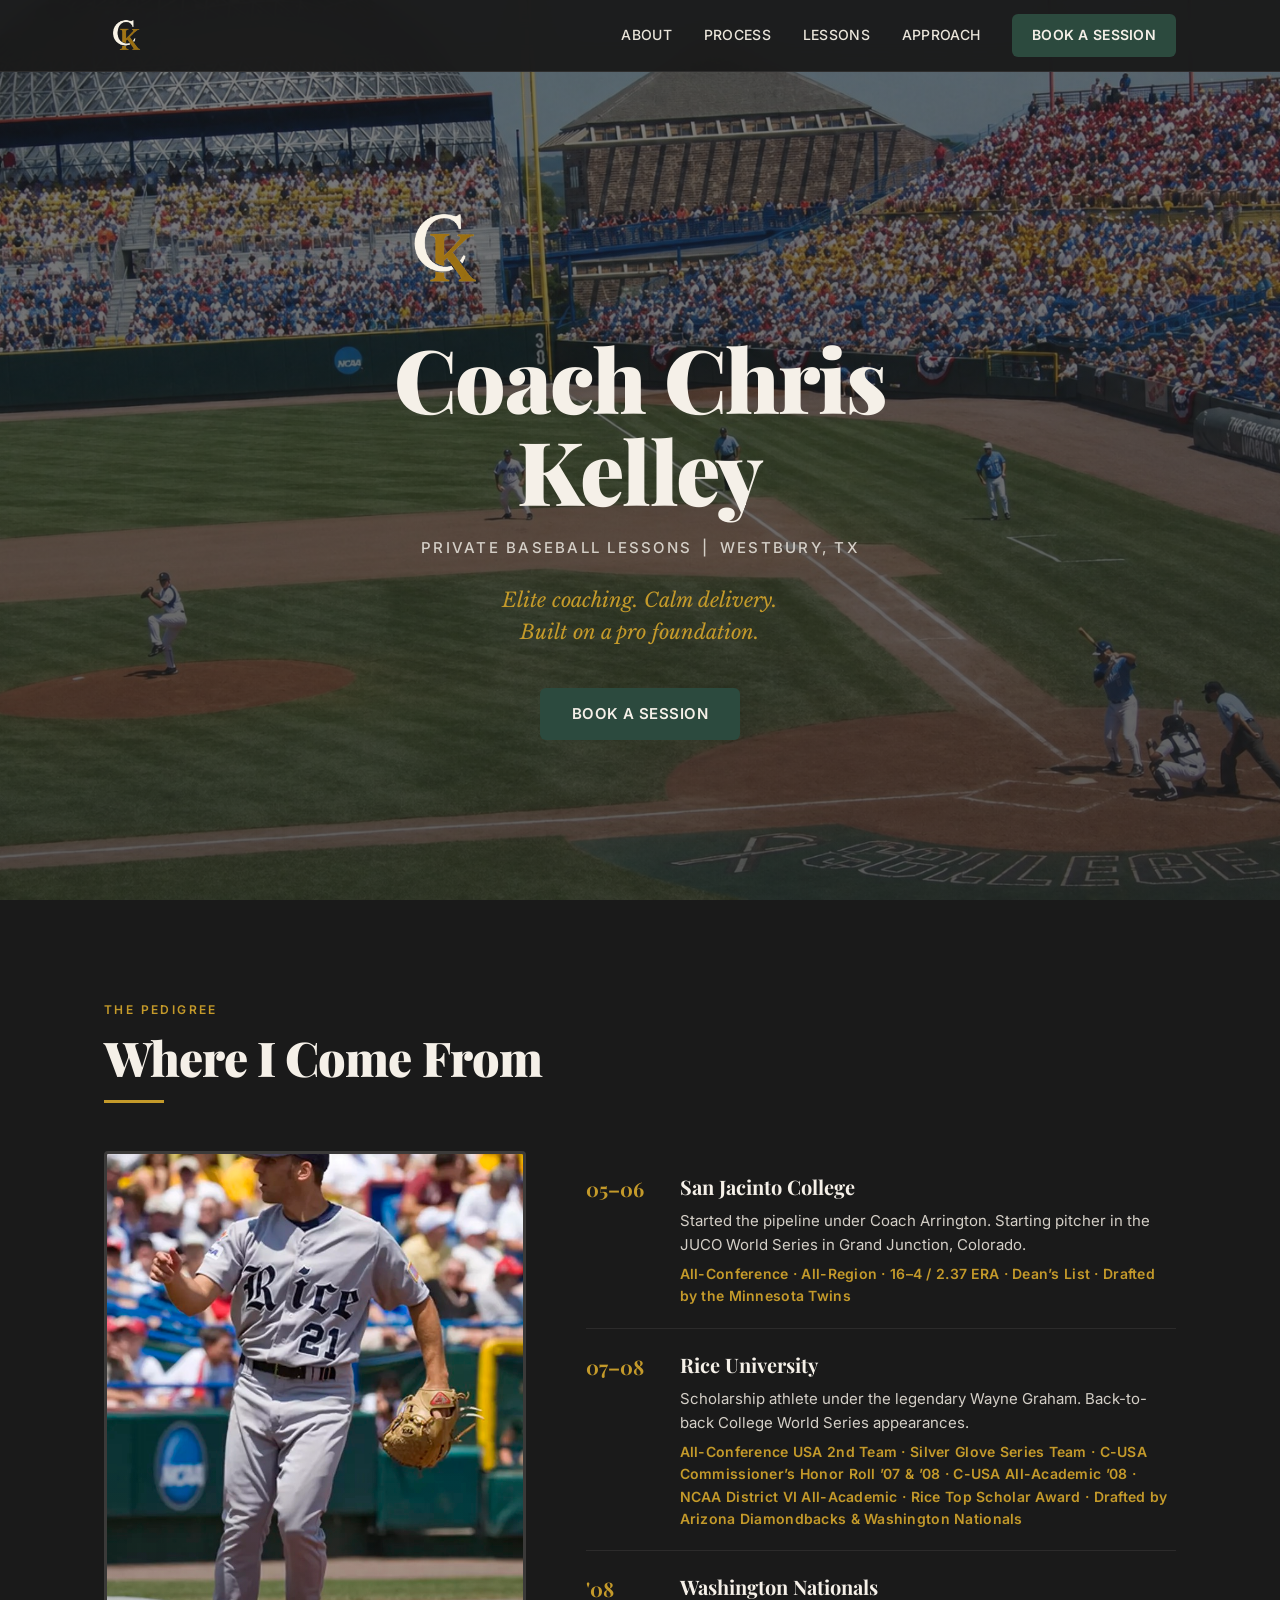
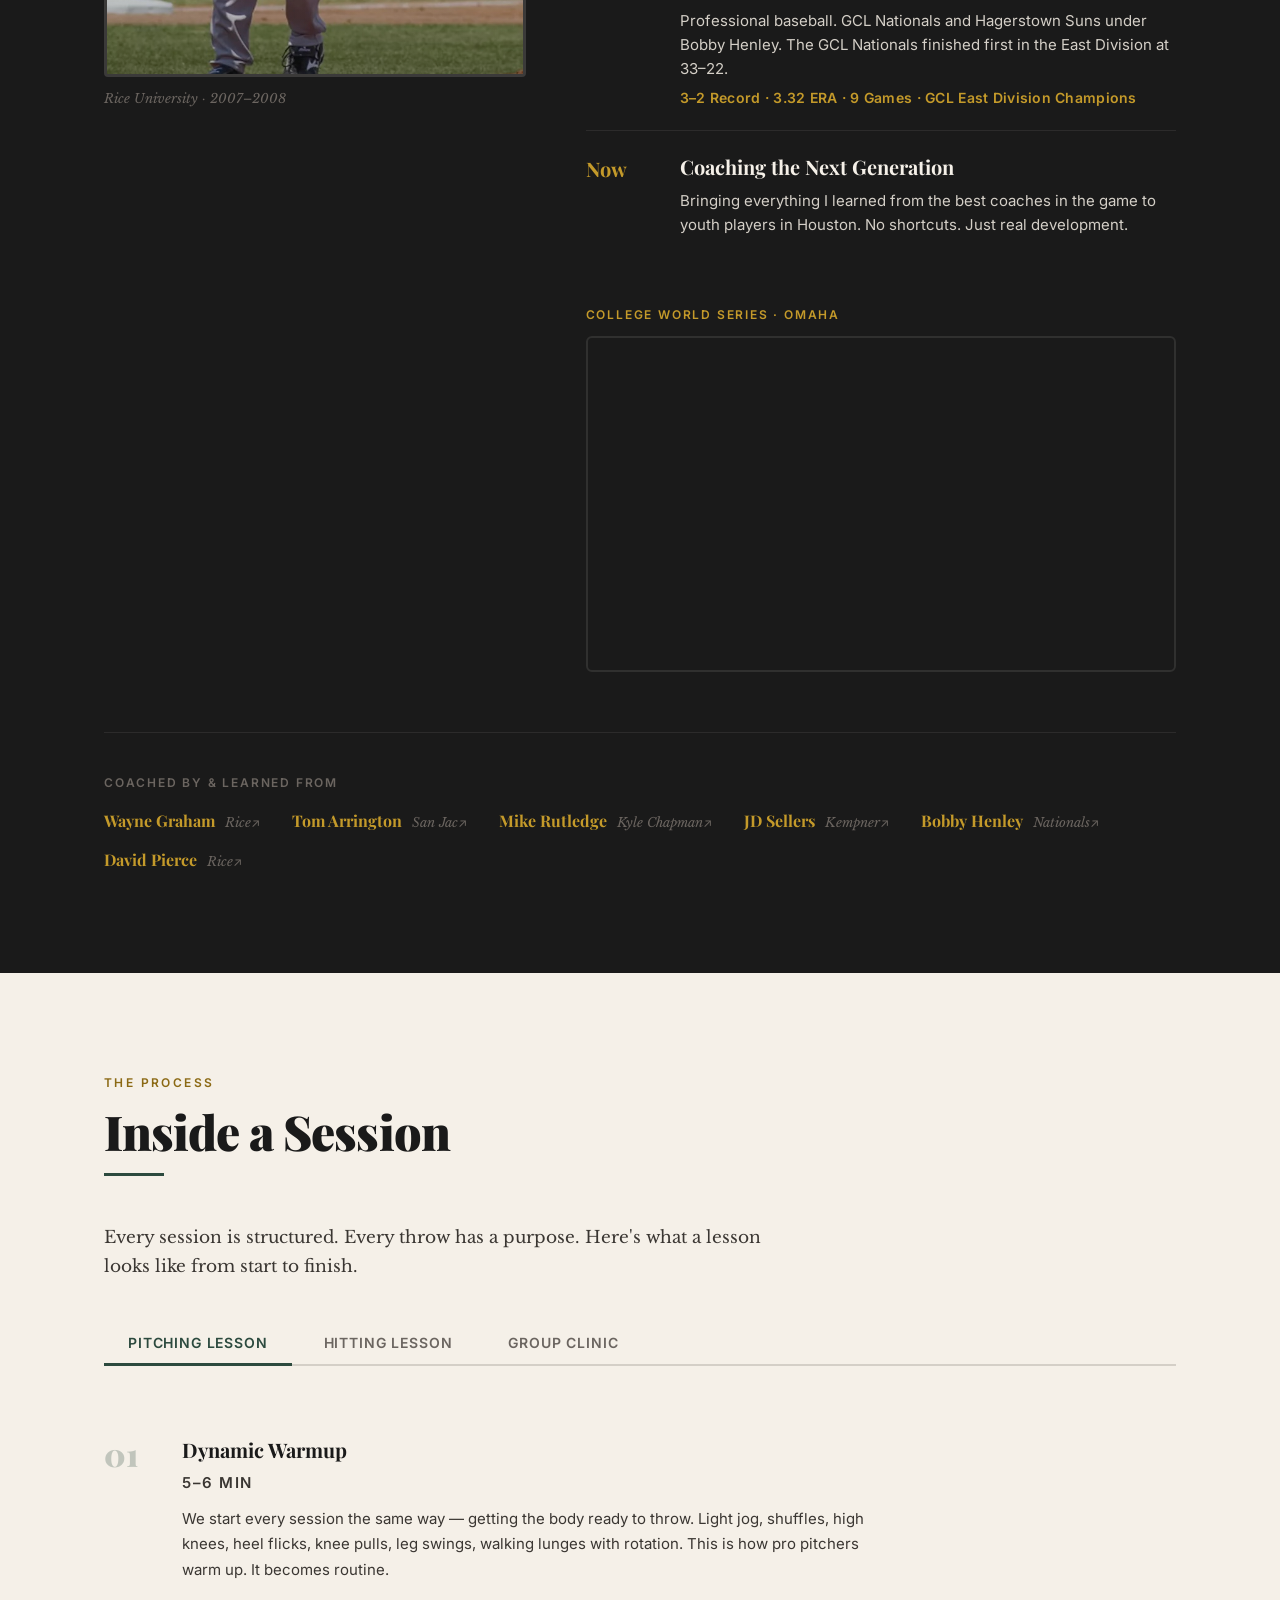
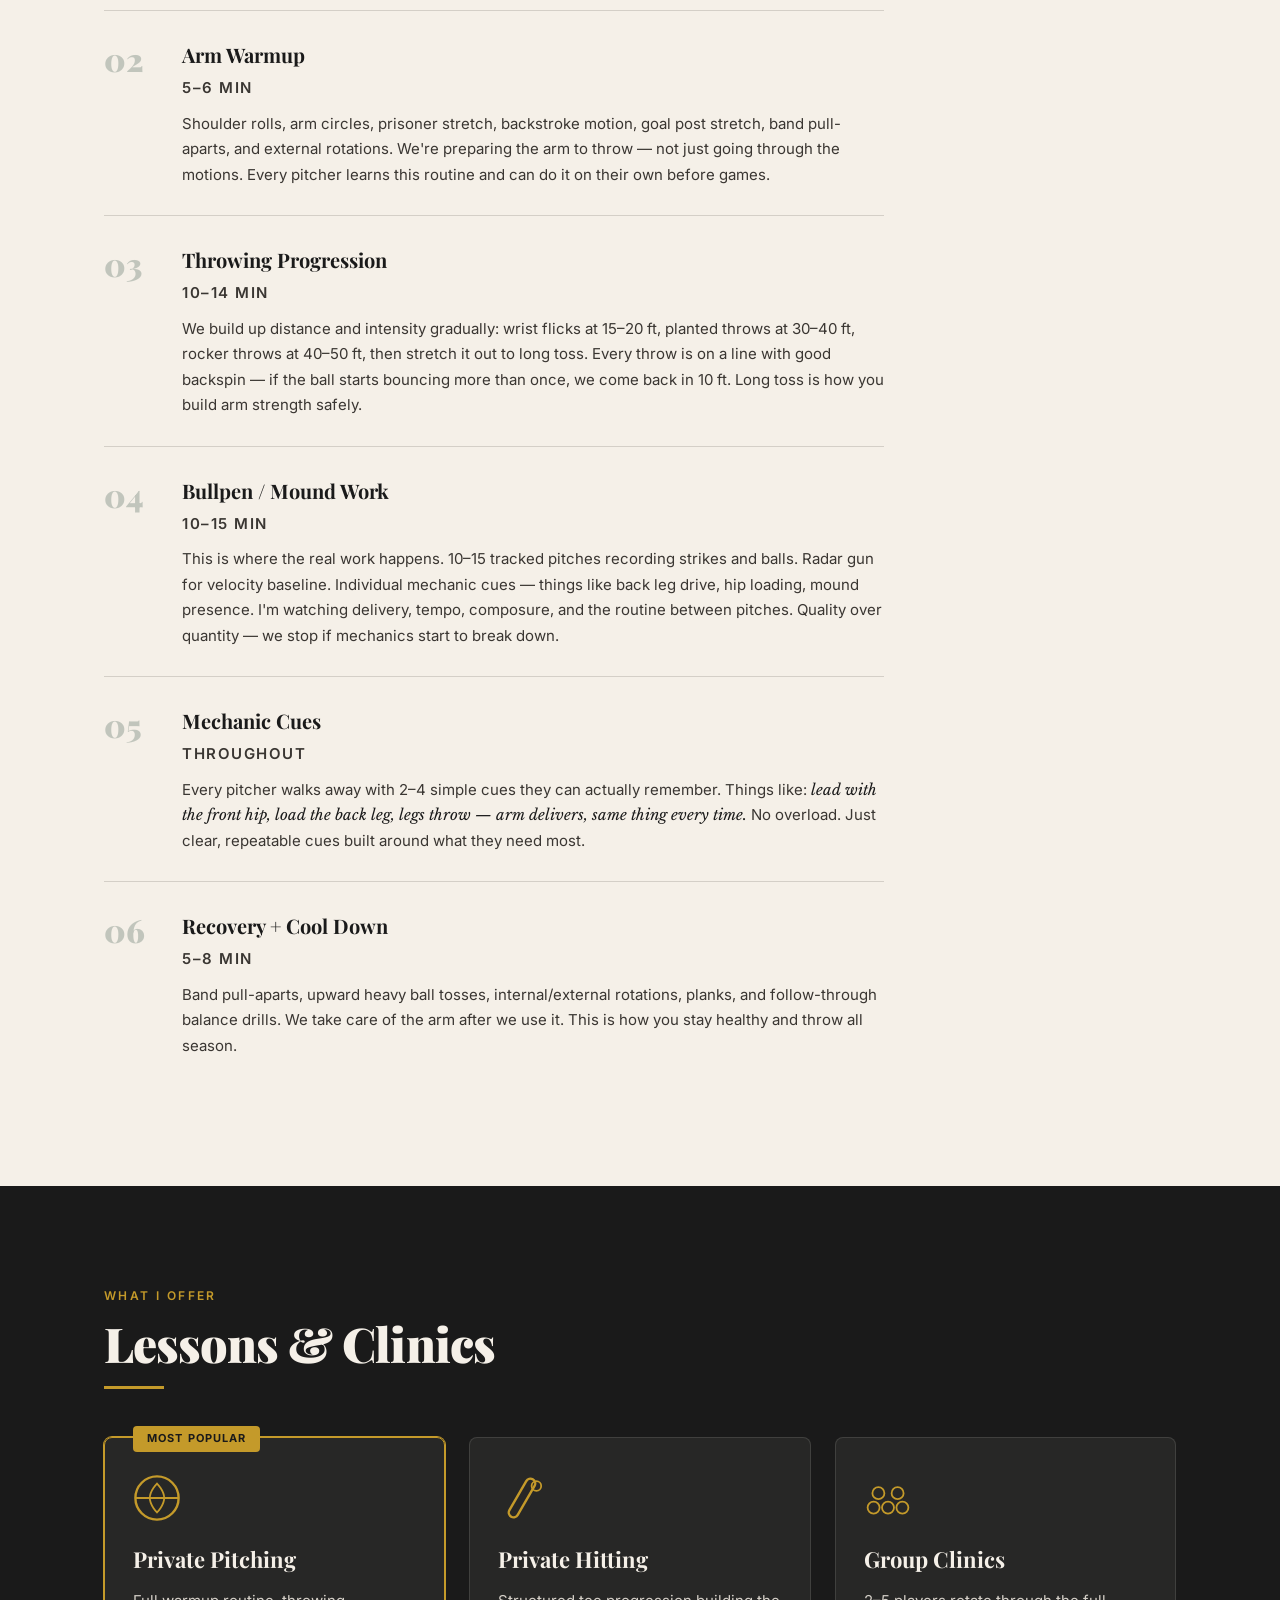
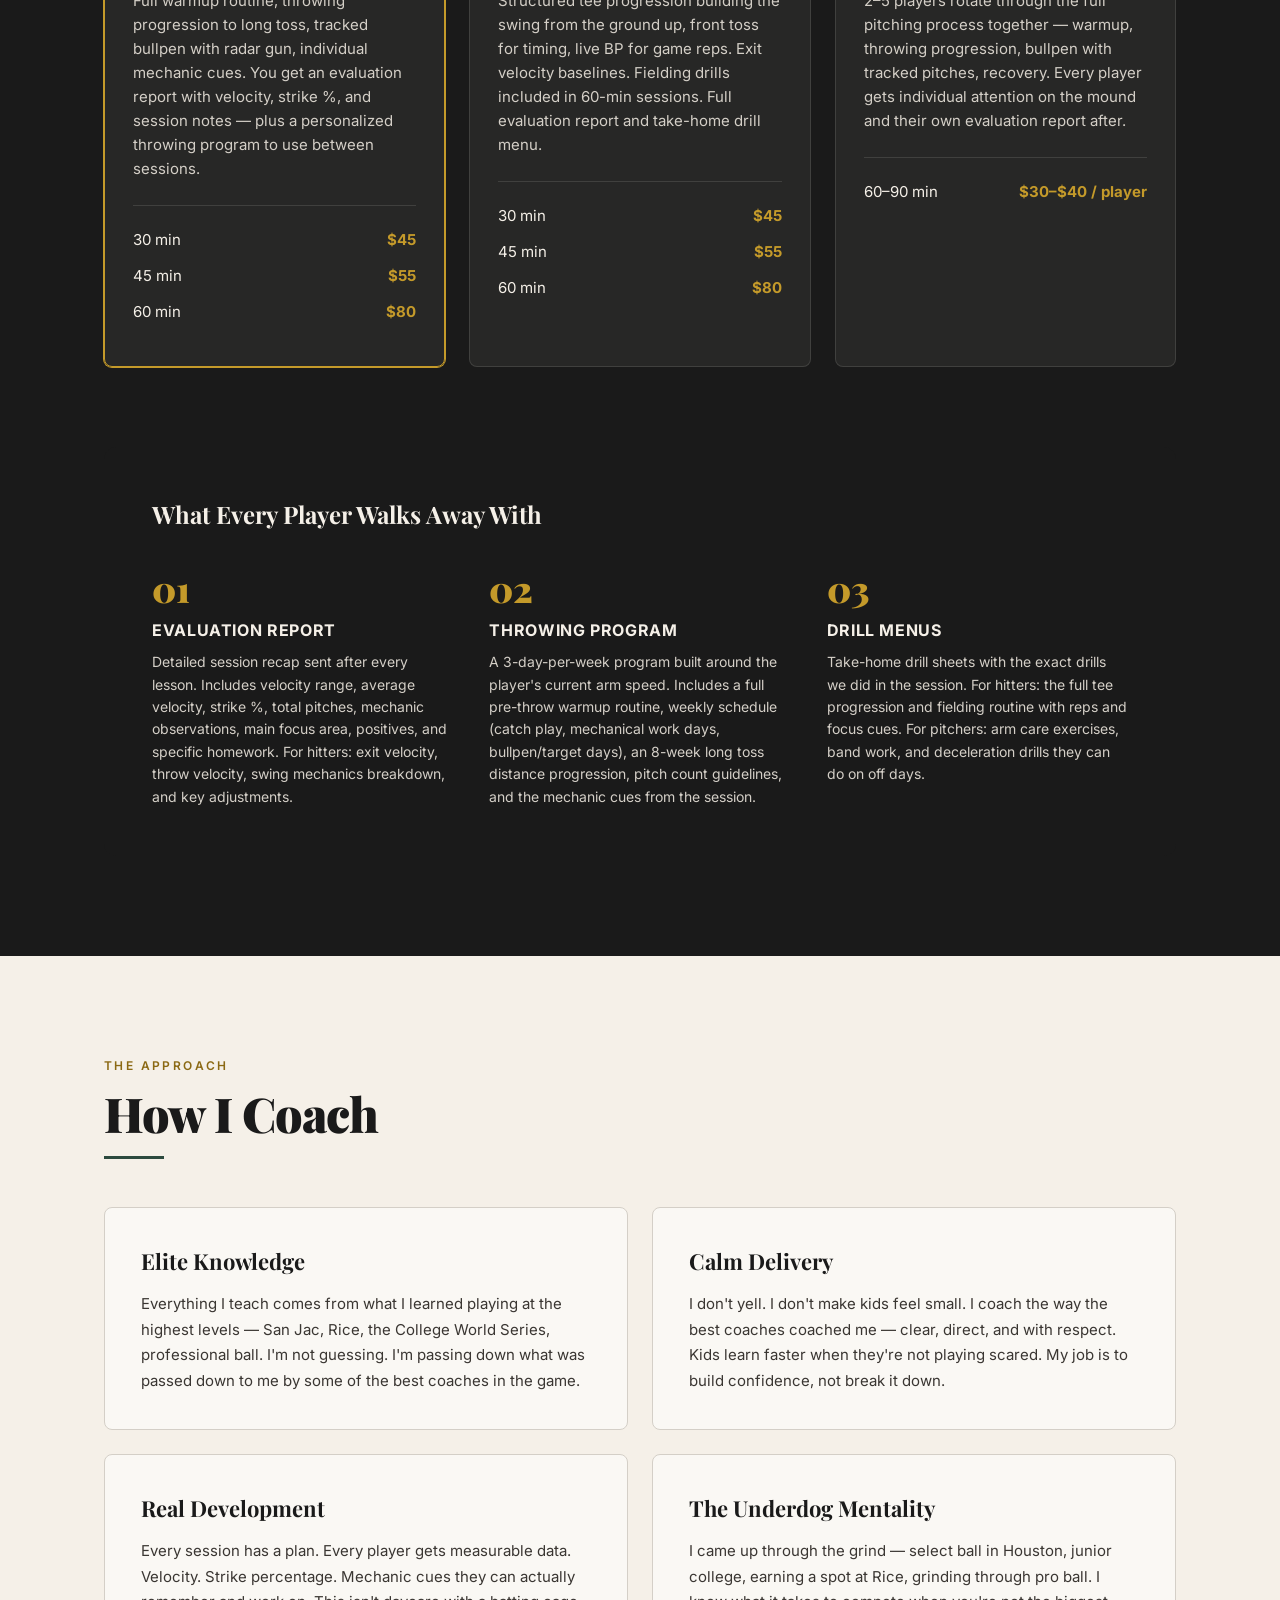
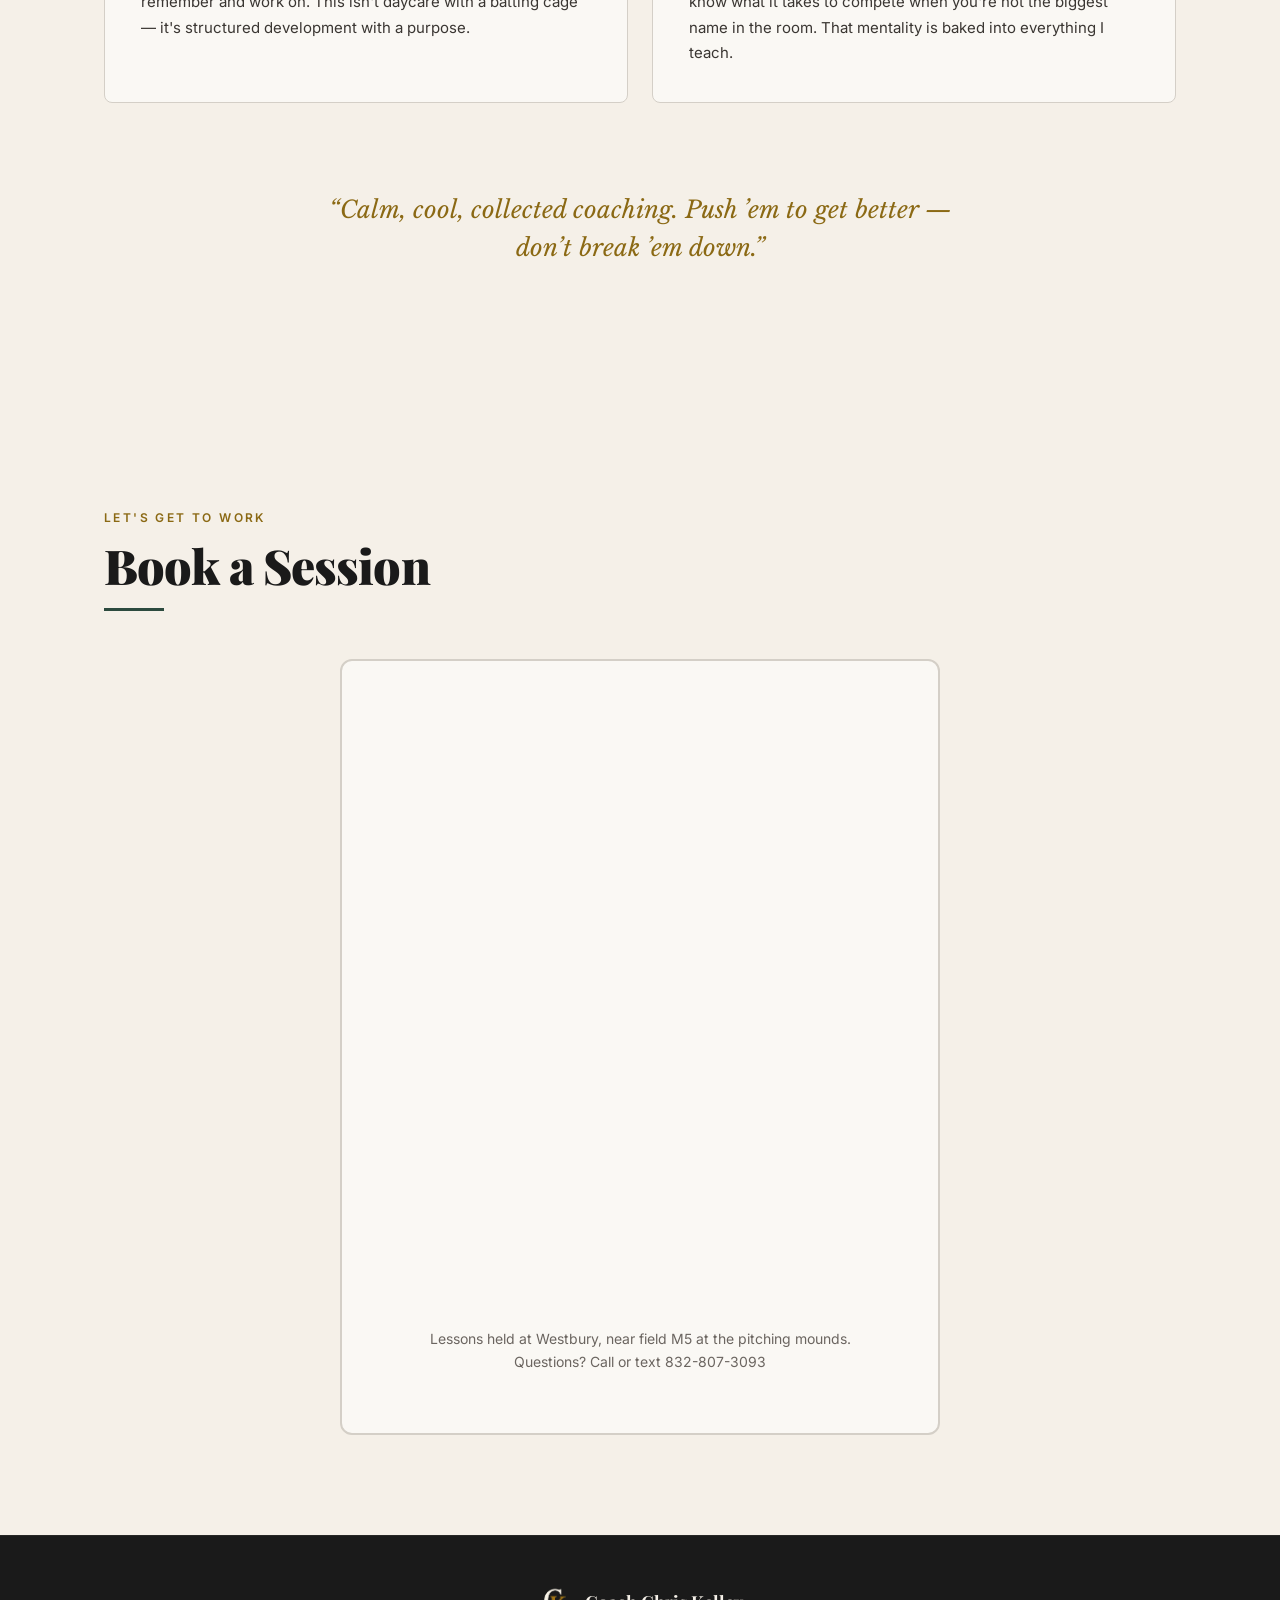
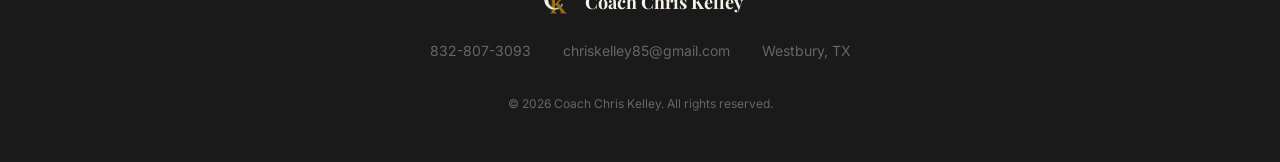
==== commit 110a56d4: "Replace About section placeholder with Rice pitching photo Co-Authored-By: Claude Opus 4.6 <noreply@" ====
--- a/index.html
+++ b/index.html
@@ -65,7 +65,7 @@
       <div class="about-grid">
         <div class="about-photo">
           <div class="photo-frame">
-            <img src="https://placehold.co/480x600/1a1a1a/f5f0e8?text=CK+%2322%0ARice+Baseball" alt="Chris Kelley pitching for Rice University" class="about-img">
+            <img src="about-ck.jpg" alt="Chris Kelley pitching for Rice University" class="about-img">
           </div>
           <p class="photo-caption">Rice University &middot; 2007&ndash;2008</p>
         </div>
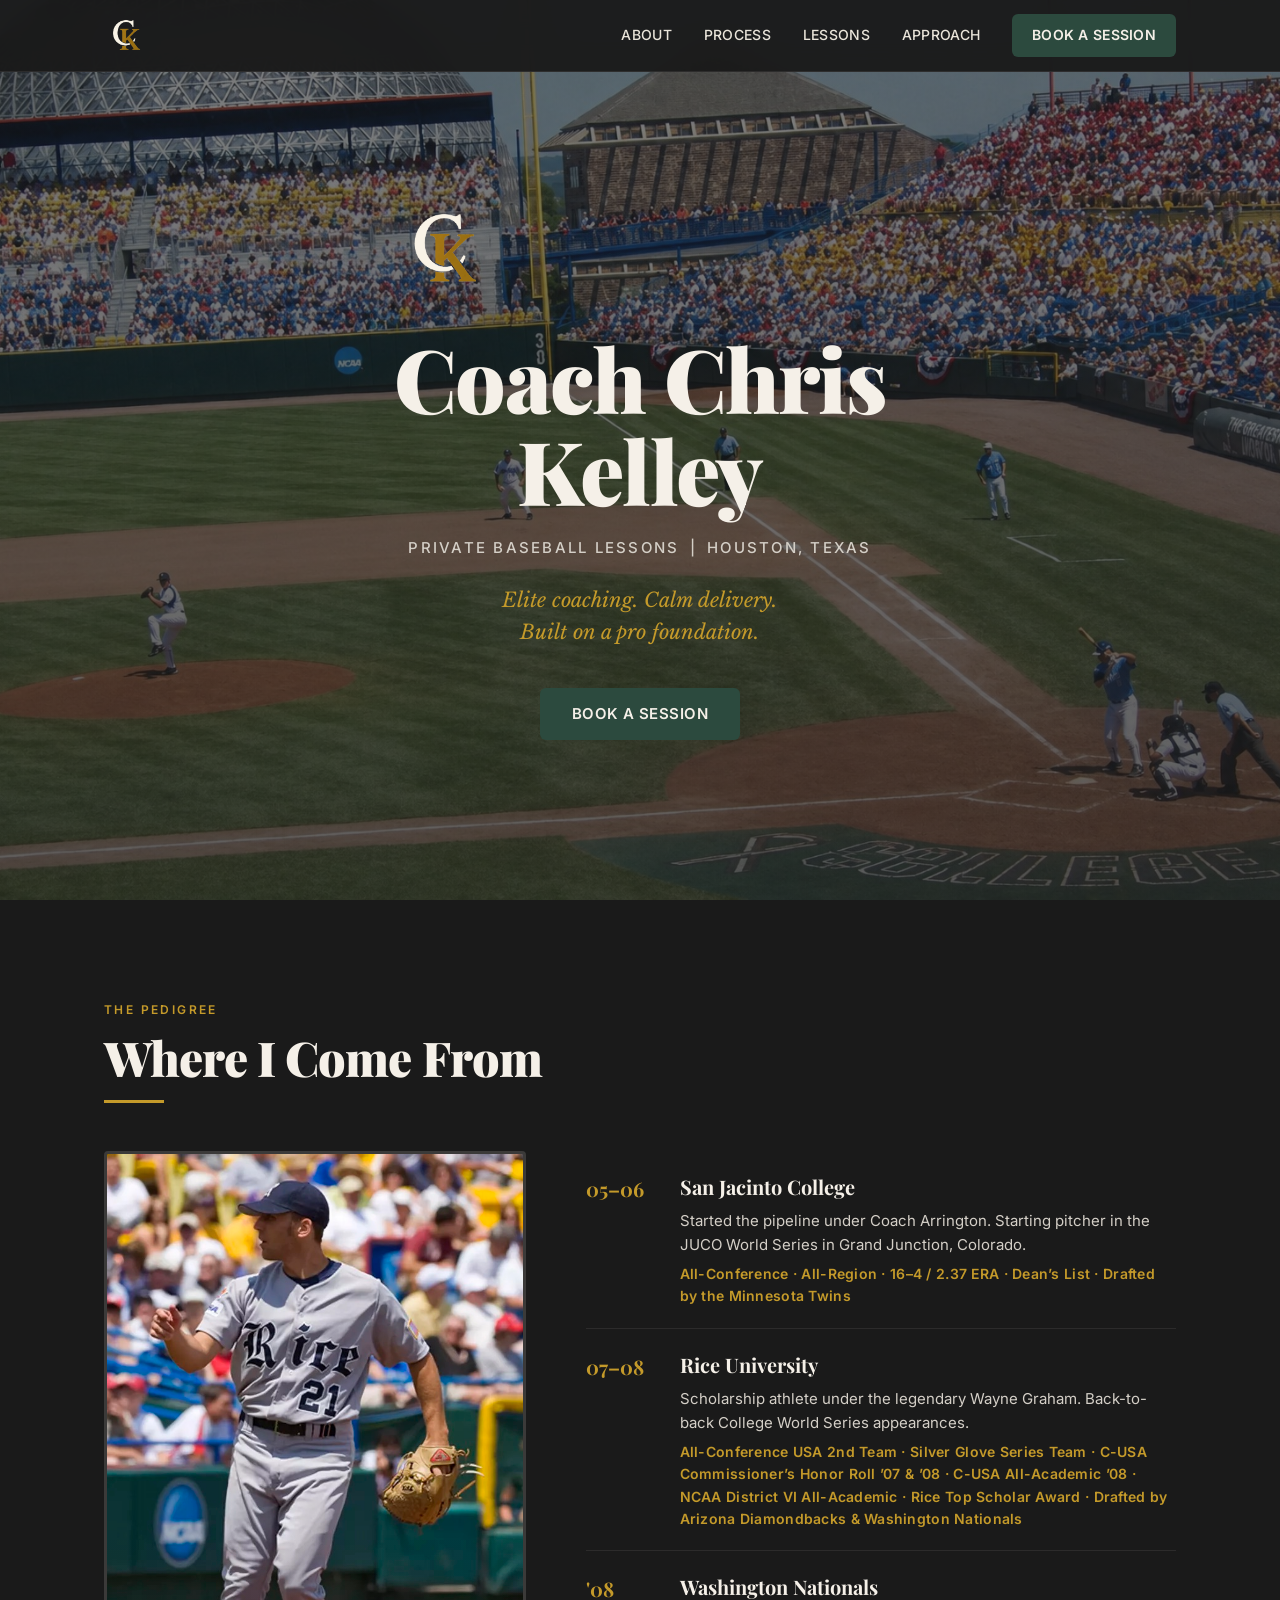
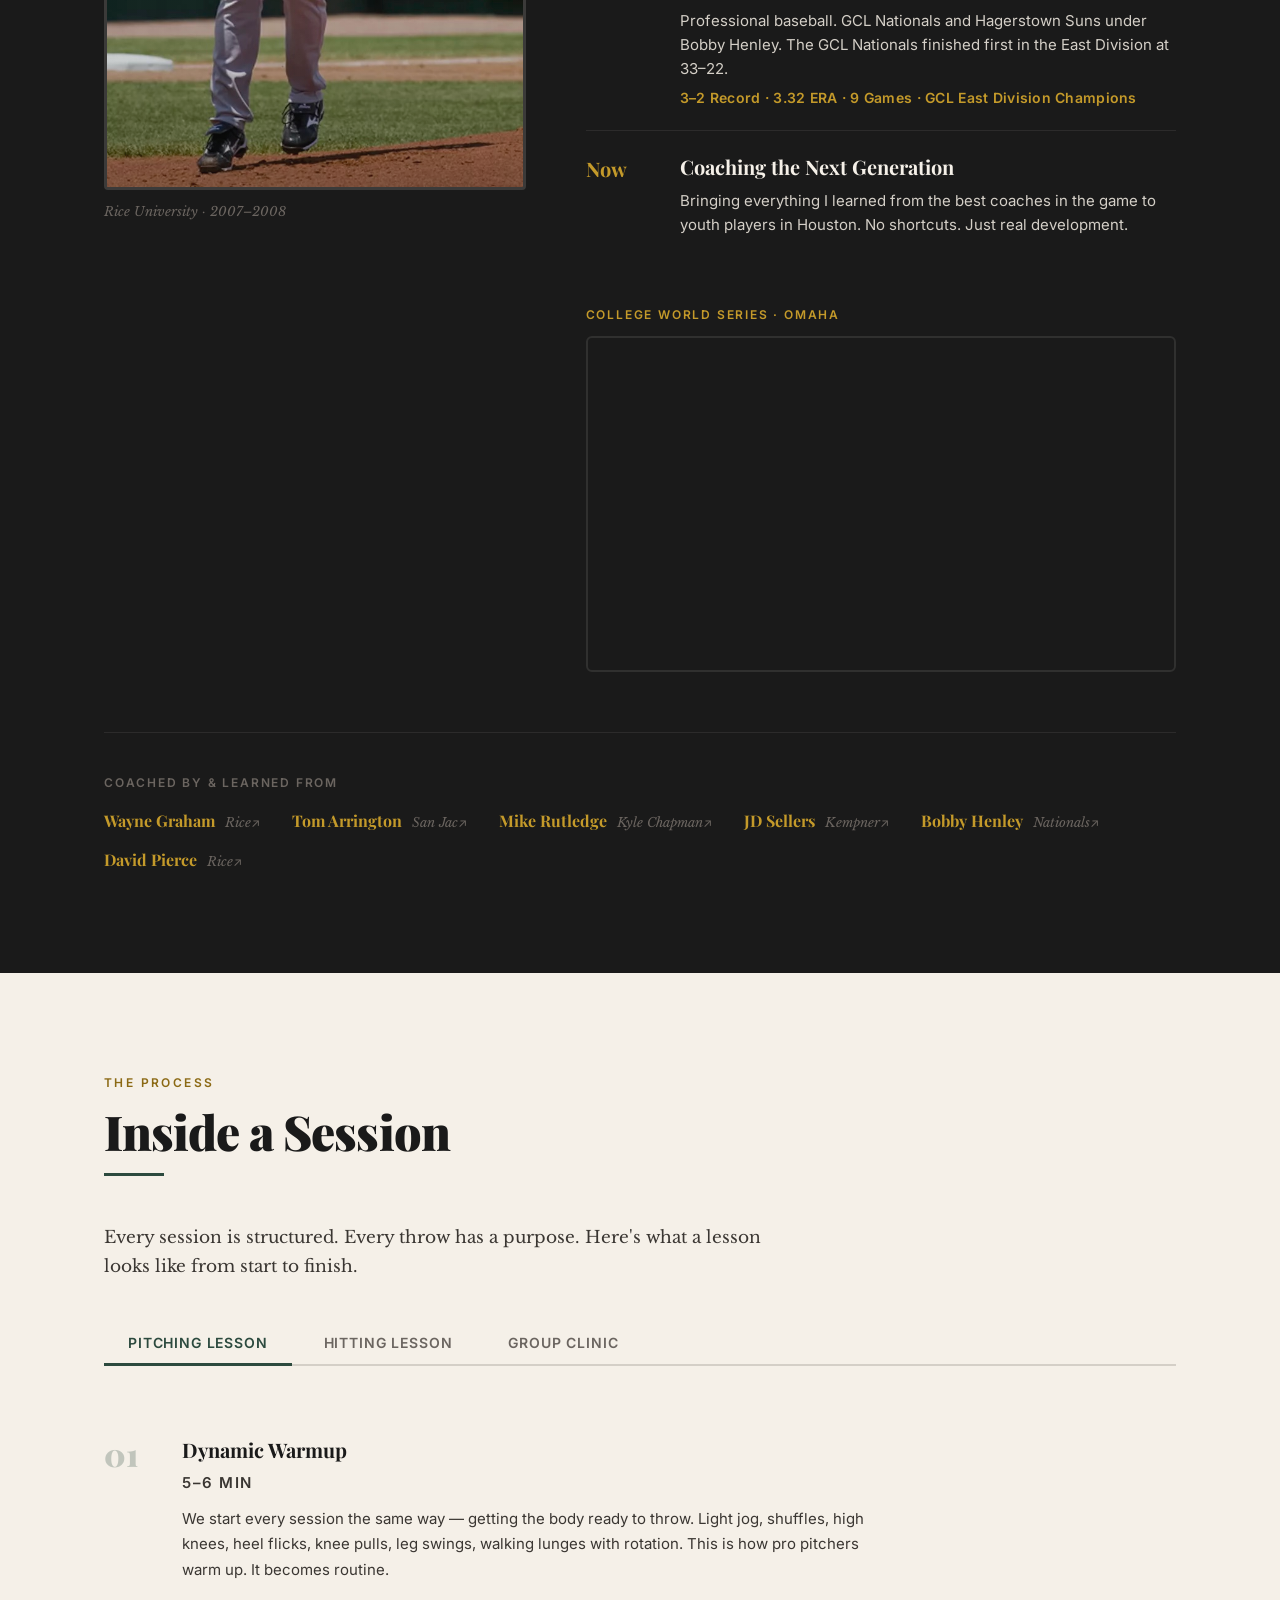
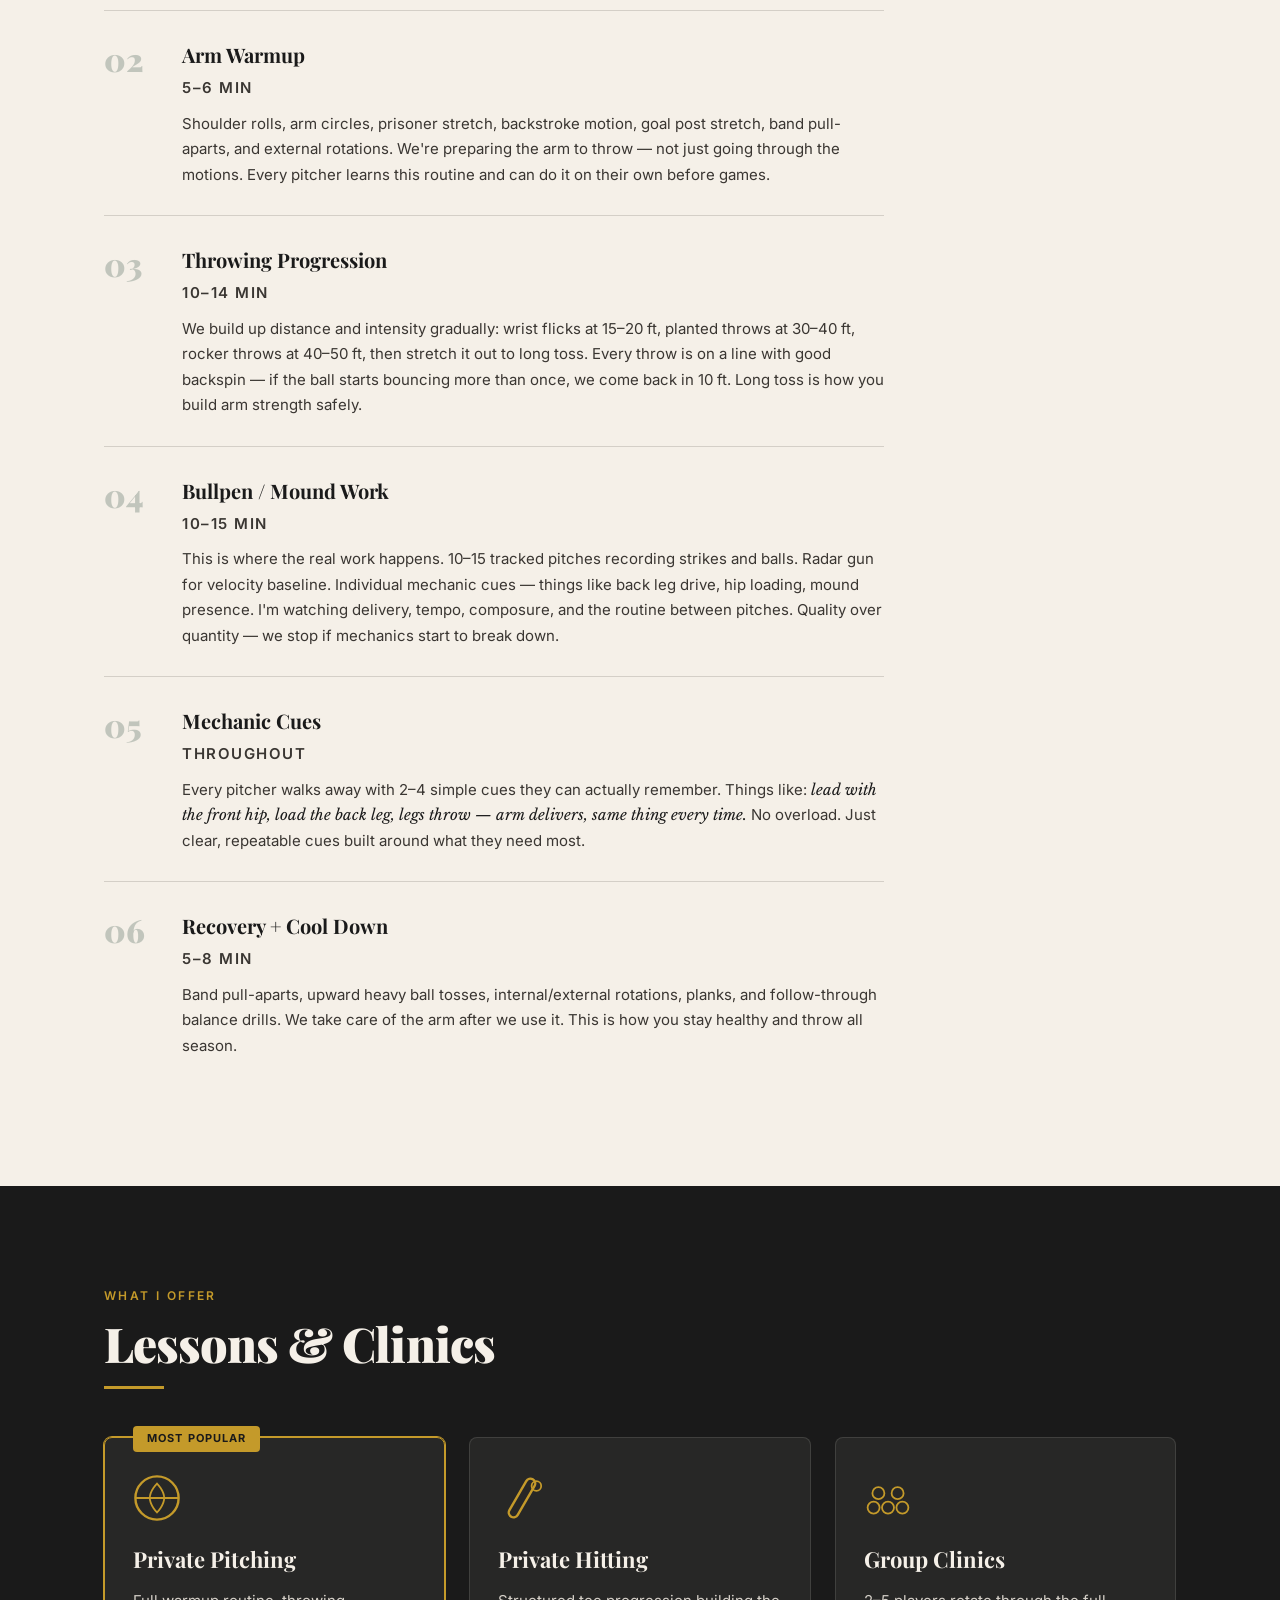
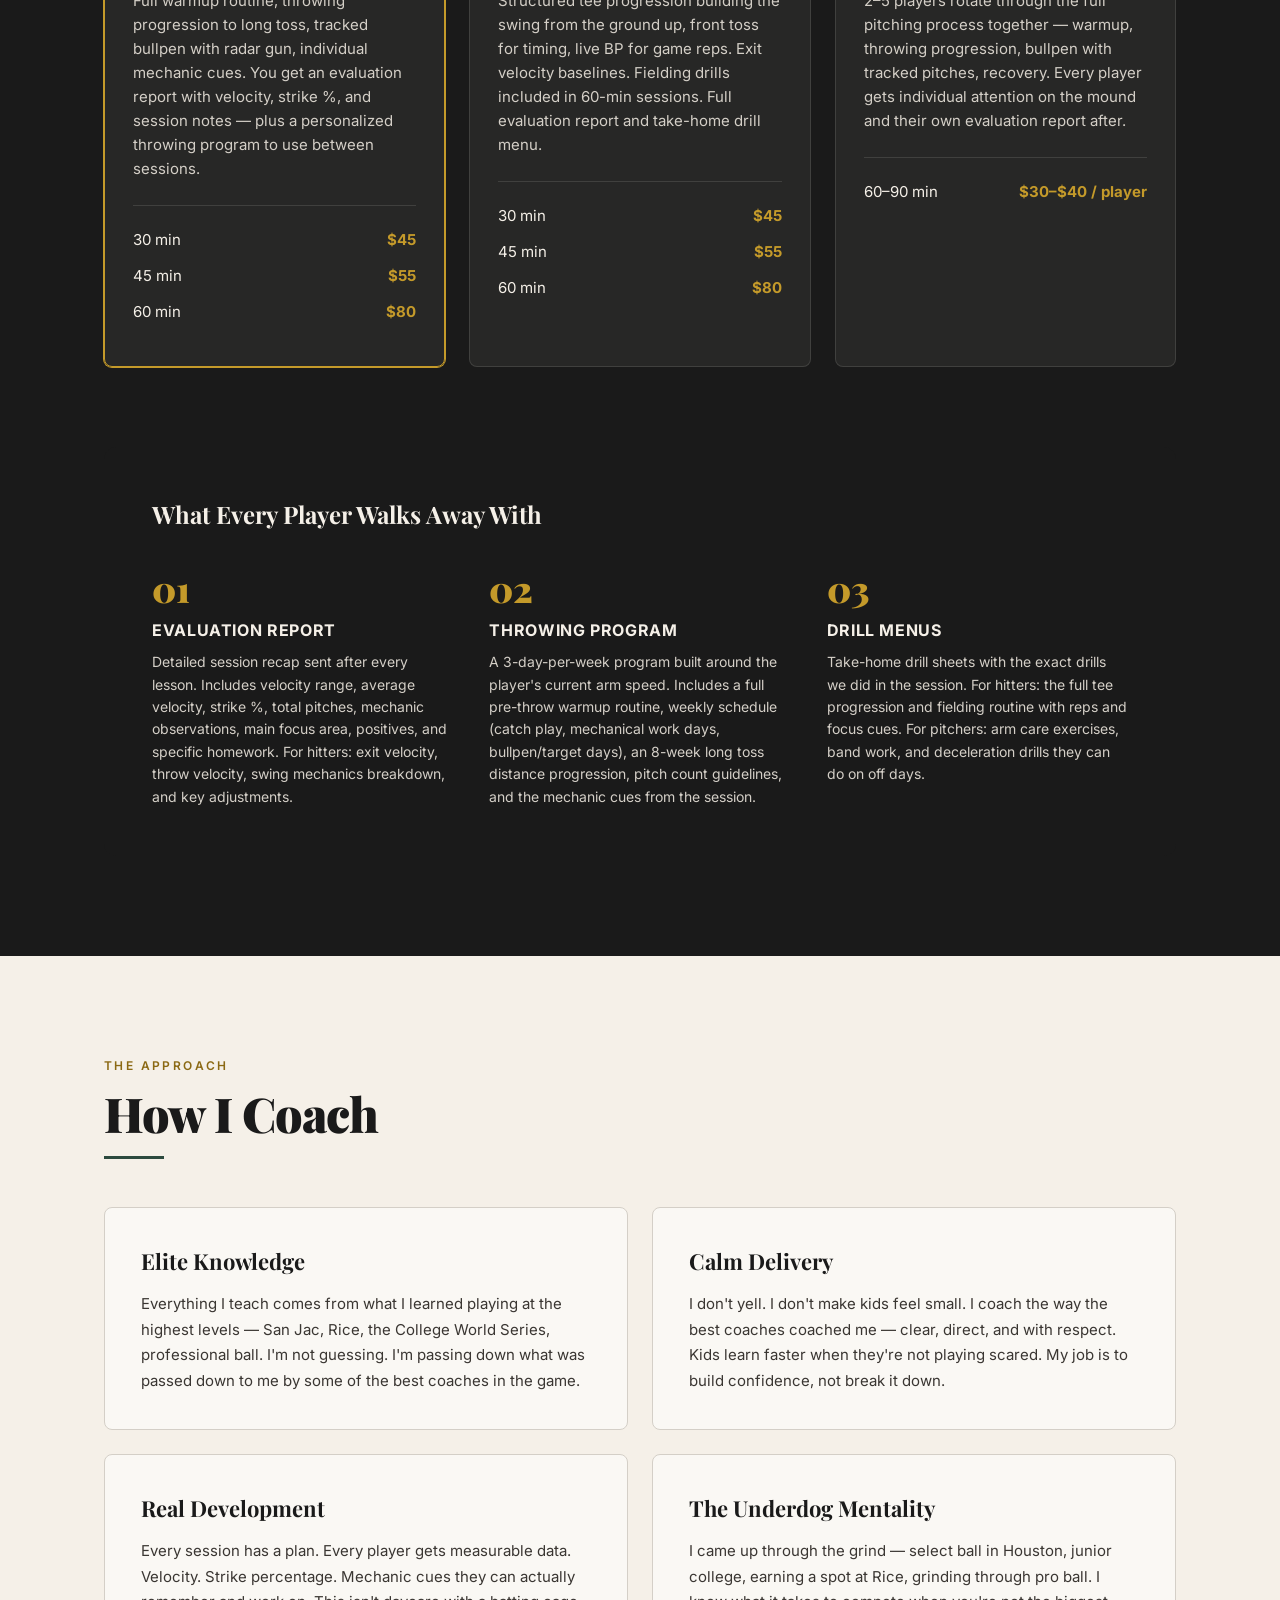
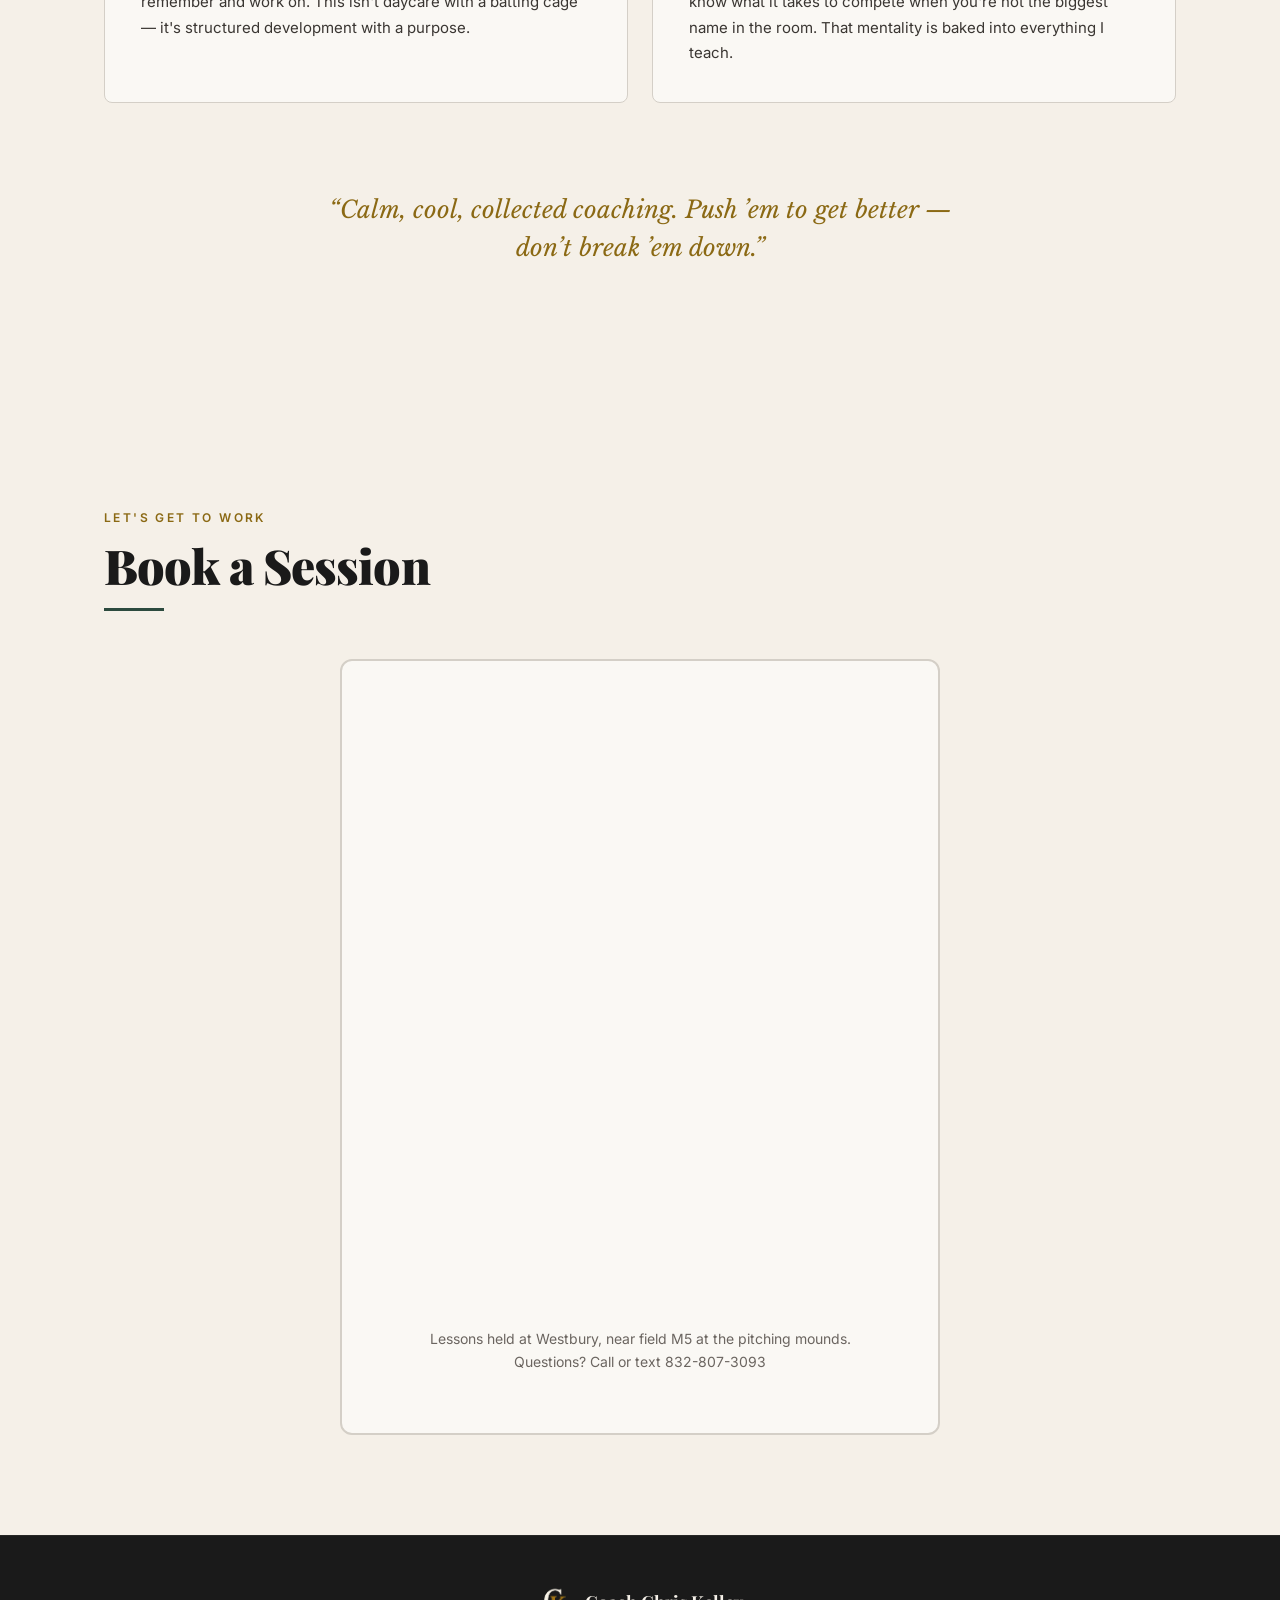
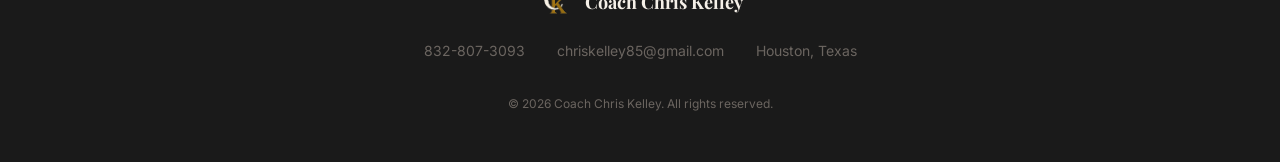
==== commit 7440e3fd: "Remove image crop, replace Westbury TX with Houston Texas Co-Authored-By: Claude Opus 4.6 <noreply@a" ====
--- a/index.html
+++ b/index.html
@@ -4,8 +4,8 @@
   <meta charset="UTF-8">
   <meta name="viewport" content="width=device-width, initial-scale=1.0">
   <link rel="icon" type="image/png" href="favicon.png">
-  <title>Coach Chris Kelley | Private Baseball Lessons | Westbury, TX</title>
-  <meta name="description" content="Private pitching, hitting, and fielding lessons for youth players in Westbury, TX. College World Series pitcher. Pro experience. Calm coaching, elite knowledge.">
+  <title>Coach Chris Kelley | Private Baseball Lessons | Houston, Texas</title>
+  <meta name="description" content="Private pitching, hitting, and fielding lessons for youth players in Houston, Texas. College World Series pitcher. Pro experience. Calm coaching, elite knowledge.">
   <link rel="preconnect" href="https://fonts.googleapis.com">
   <link rel="preconnect" href="https://fonts.gstatic.com" crossorigin>
   <link href="https://fonts.googleapis.com/css2?family=Playfair+Display:wght@700;900&family=Inter:wght@400;500;600&family=Libre+Baskerville:ital,wght@0,400;0,700;1,400&display=swap" rel="stylesheet">
@@ -49,7 +49,7 @@
         <img src="logo-ck.png" alt="CK" class="hero-logo-img">
       </div>
       <h1 class="hero-title">Coach Chris<br>Kelley</h1>
-      <p class="hero-sub">Private Baseball Lessons&ensp;|&ensp;Westbury, TX</p>
+      <p class="hero-sub">Private Baseball Lessons&ensp;|&ensp;Houston, Texas</p>
       <p class="hero-tagline">Elite coaching. Calm delivery.<br>Built on a pro foundation.</p>
       <a href="#book" class="btn btn-primary">Book a Session</a>
     </div>
@@ -422,7 +422,7 @@
       <div class="footer-links">
         <a href="tel:8328073093">832-807-3093</a>
         <a href="mailto:chriskelley85@gmail.com">chriskelley85@gmail.com</a>
-        <span>Westbury, TX</span>
+        <span>Houston, Texas</span>
       </div>
       <div class="footer-bottom">
         <p>&copy; 2026 Coach Chris Kelley. All rights reserved.</p>
--- a/styles.css
+++ b/styles.css
@@ -186,7 +186,7 @@
   content: ''; position: absolute; inset: 0;
   background: linear-gradient(180deg, transparent 60%, rgba(26,26,26,0.4) 100%);
 }
-.about-img { width: 100%; aspect-ratio: 4/5; object-fit: cover; }
+.about-img { width: 100%; height: auto; }
 .photo-caption {
   margin-top: 12px; font-size: 13px; color: var(--mid-gray);
   font-style: italic; font-family: var(--font-accent);
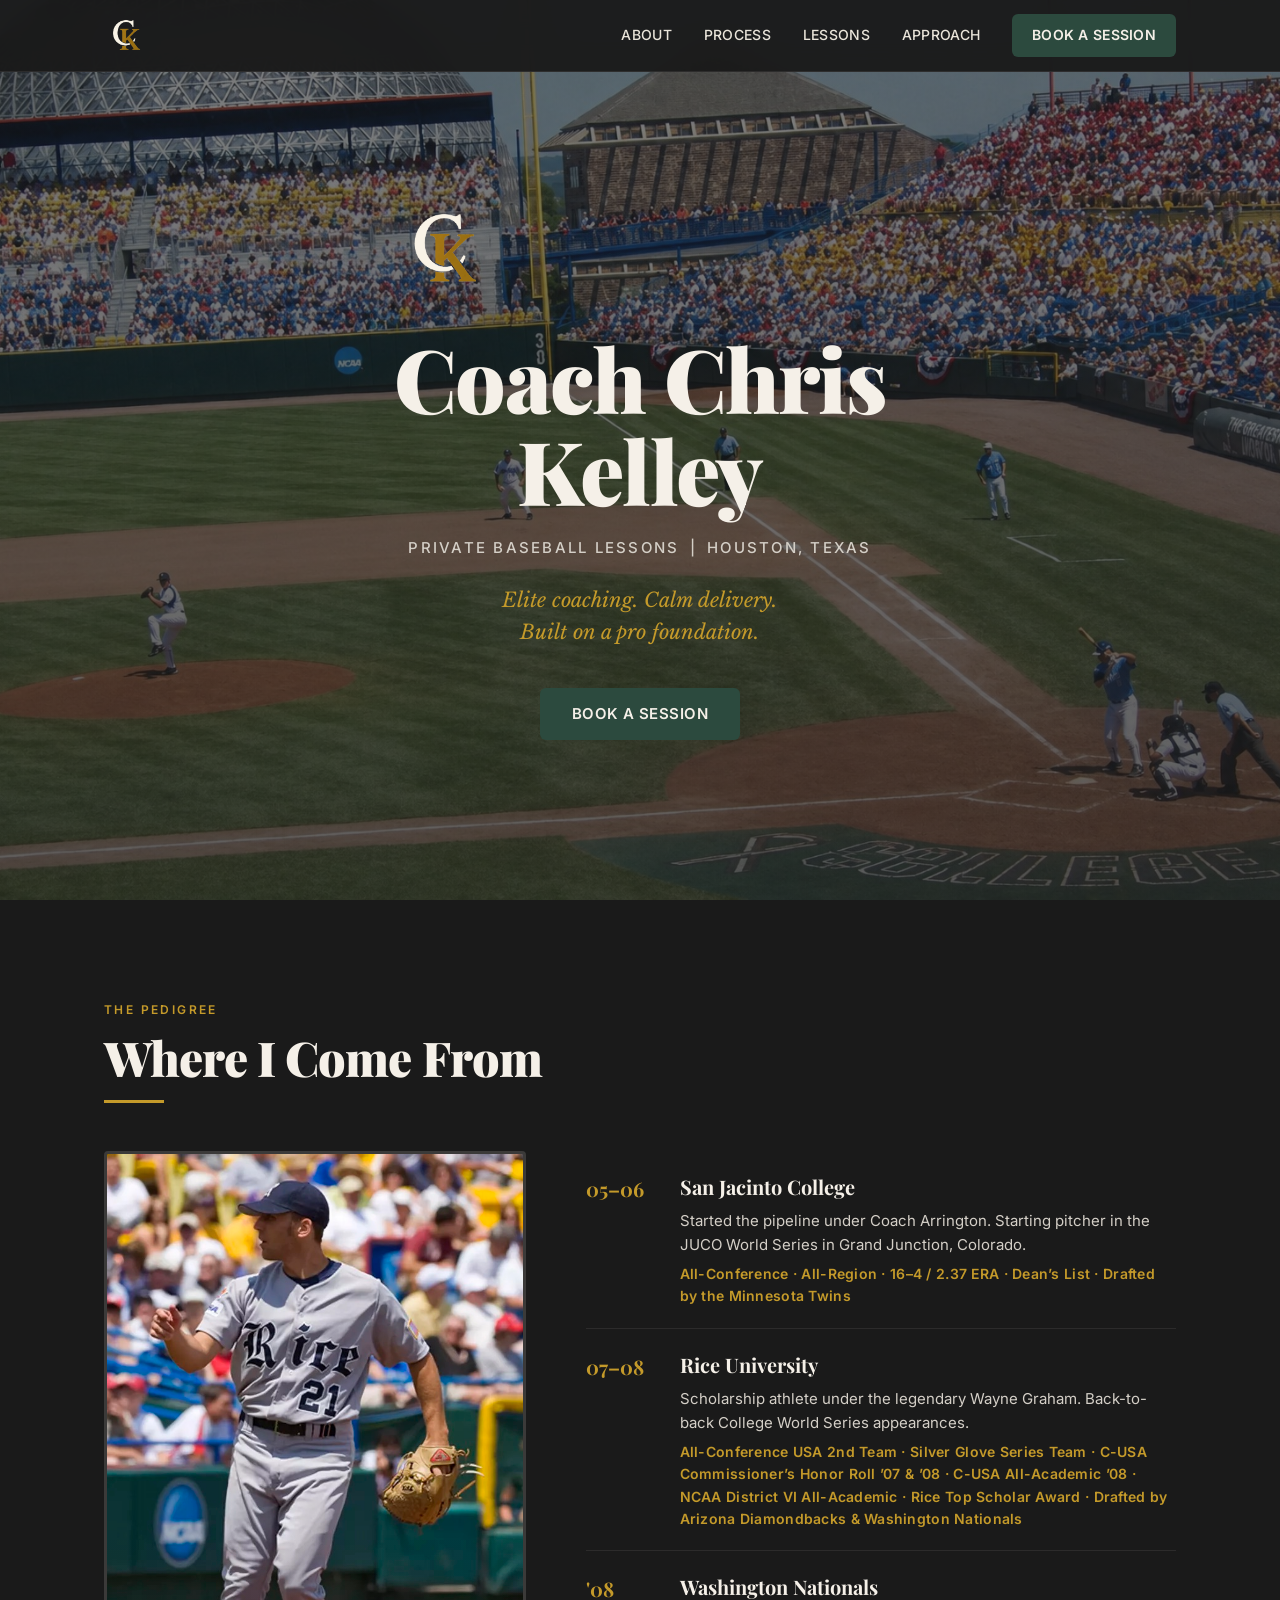
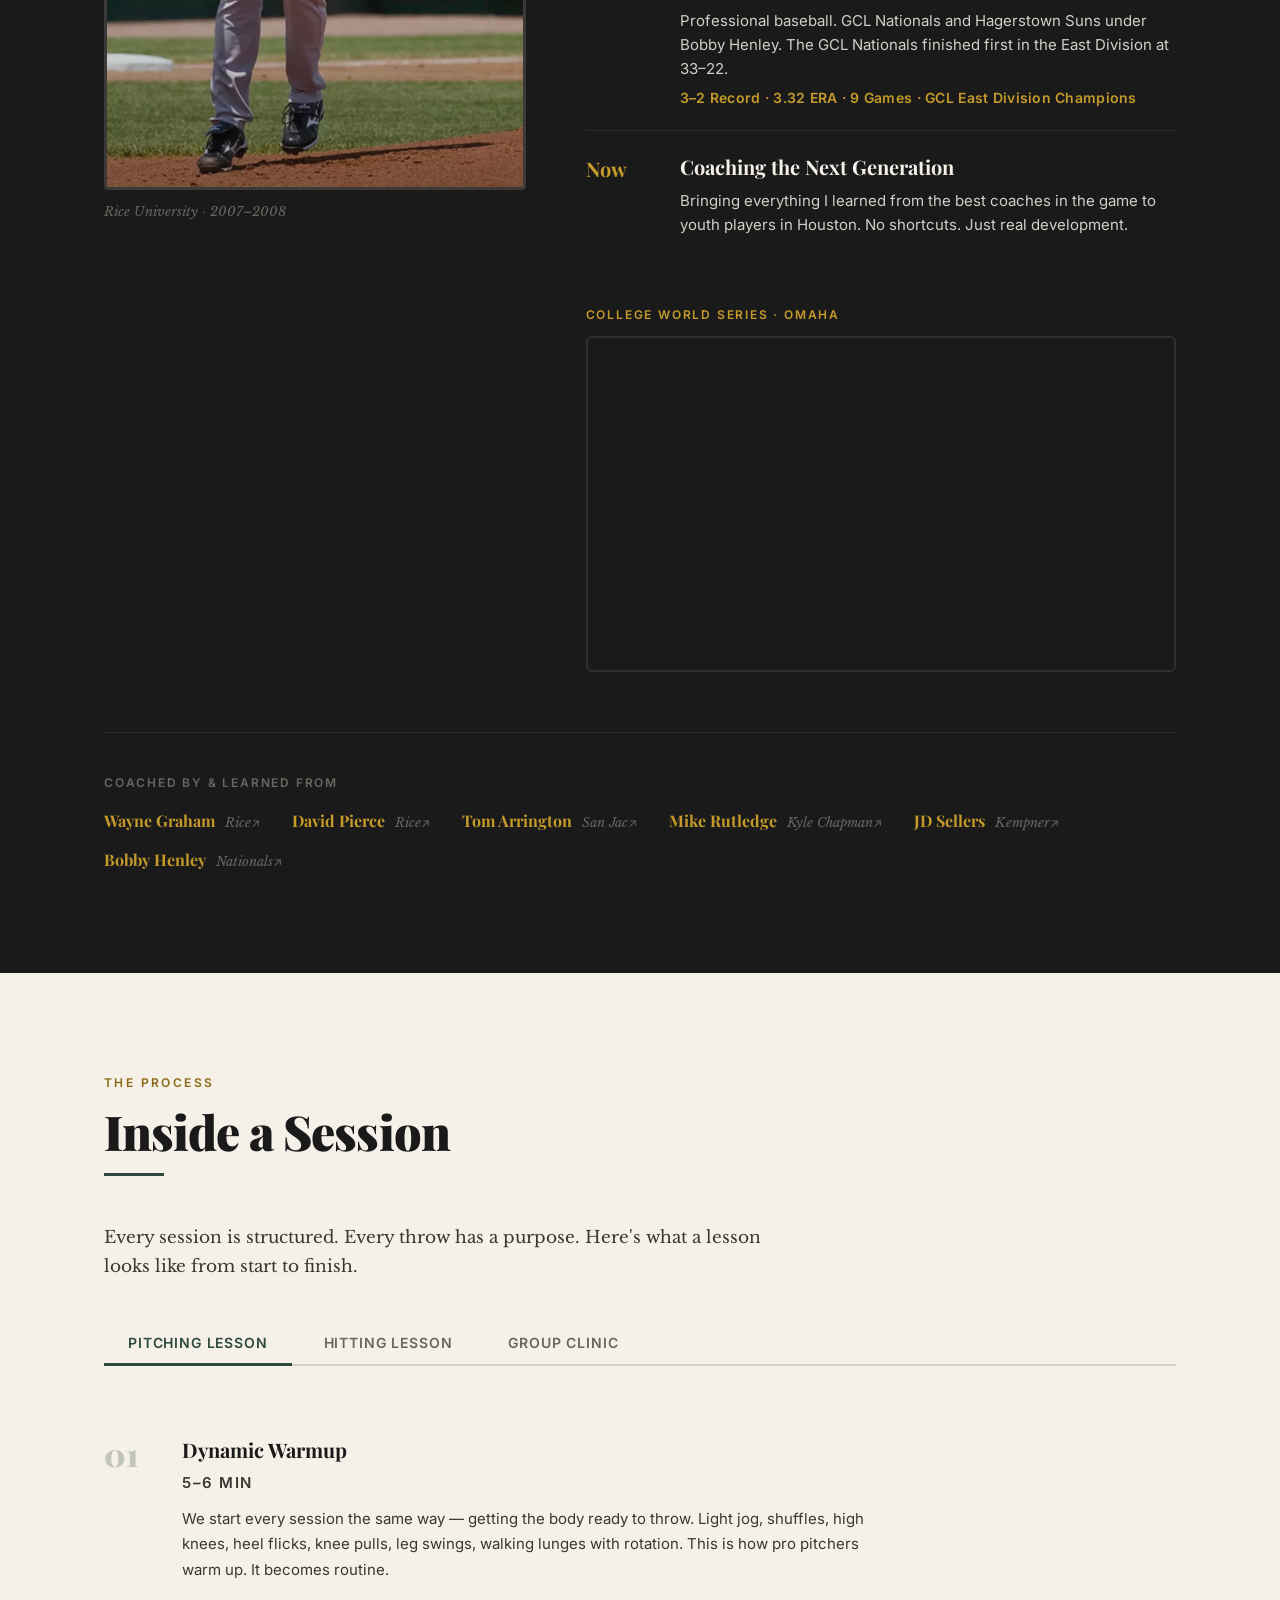
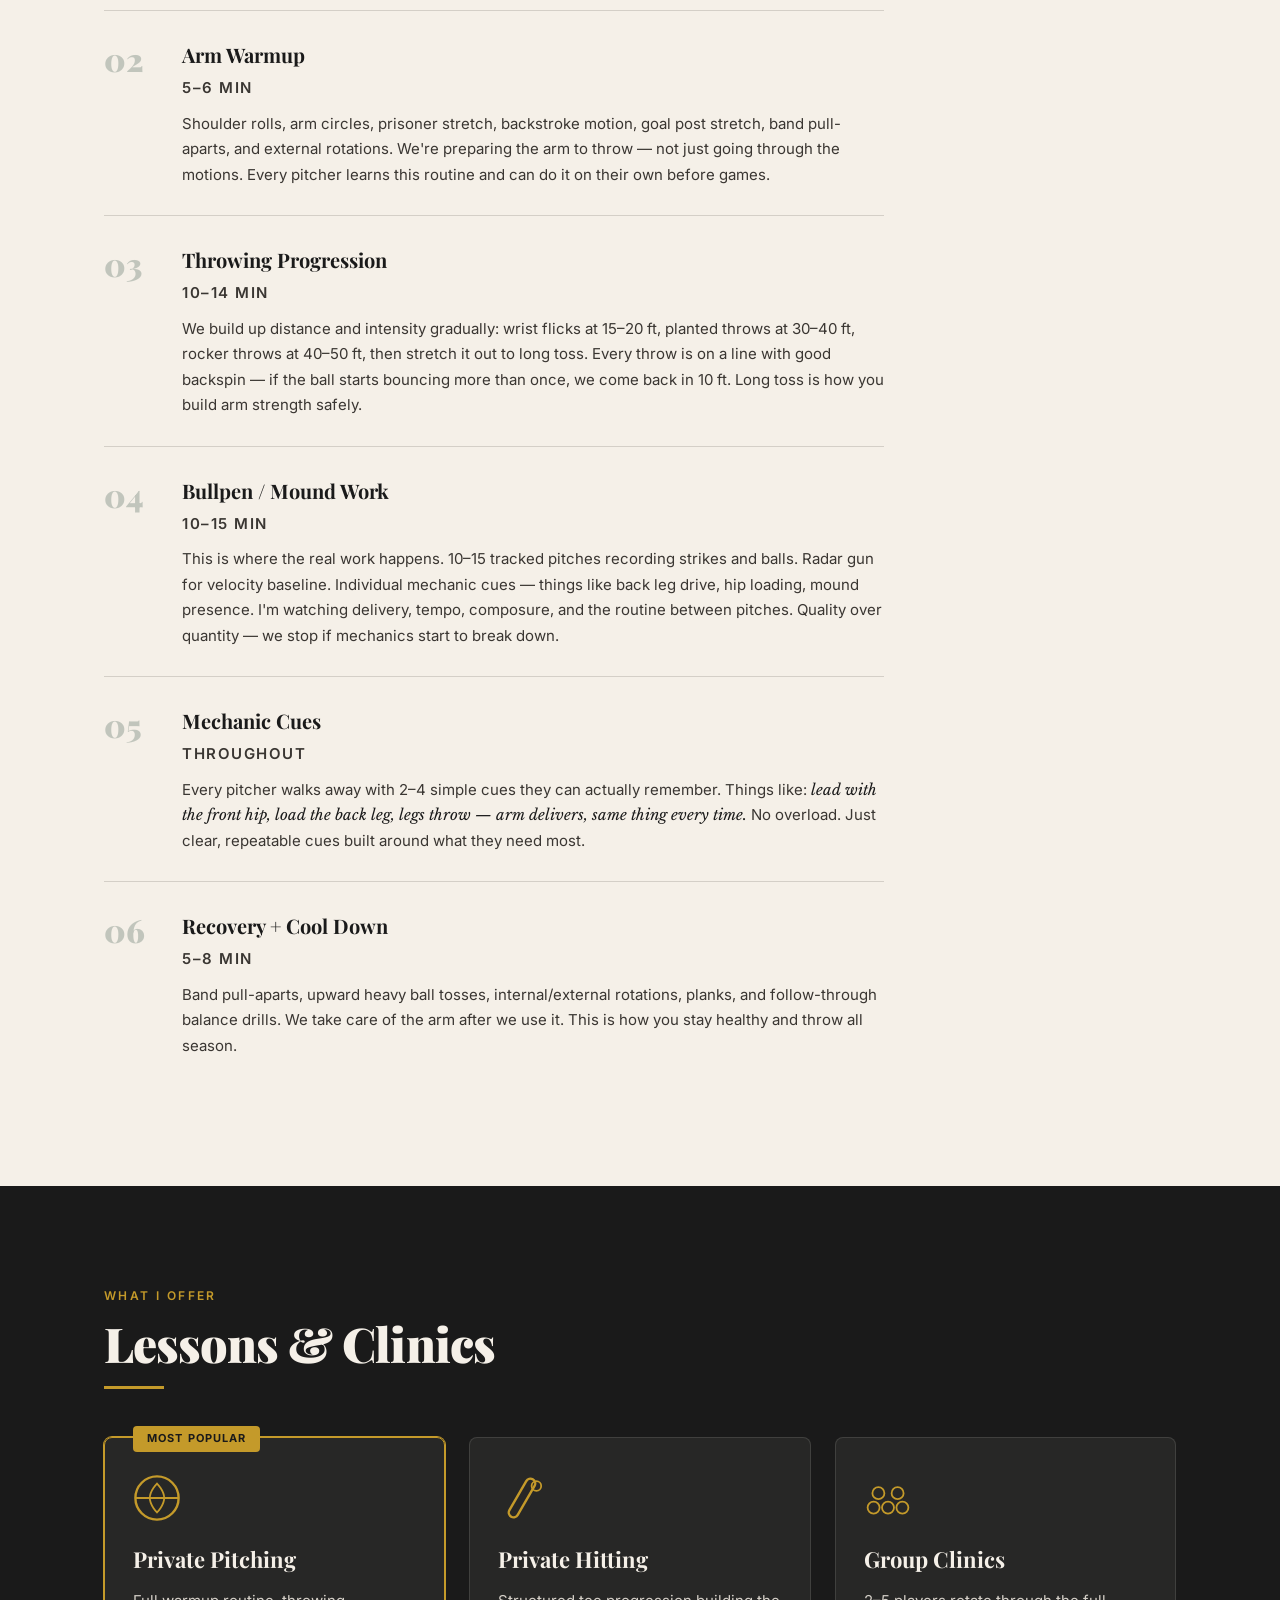
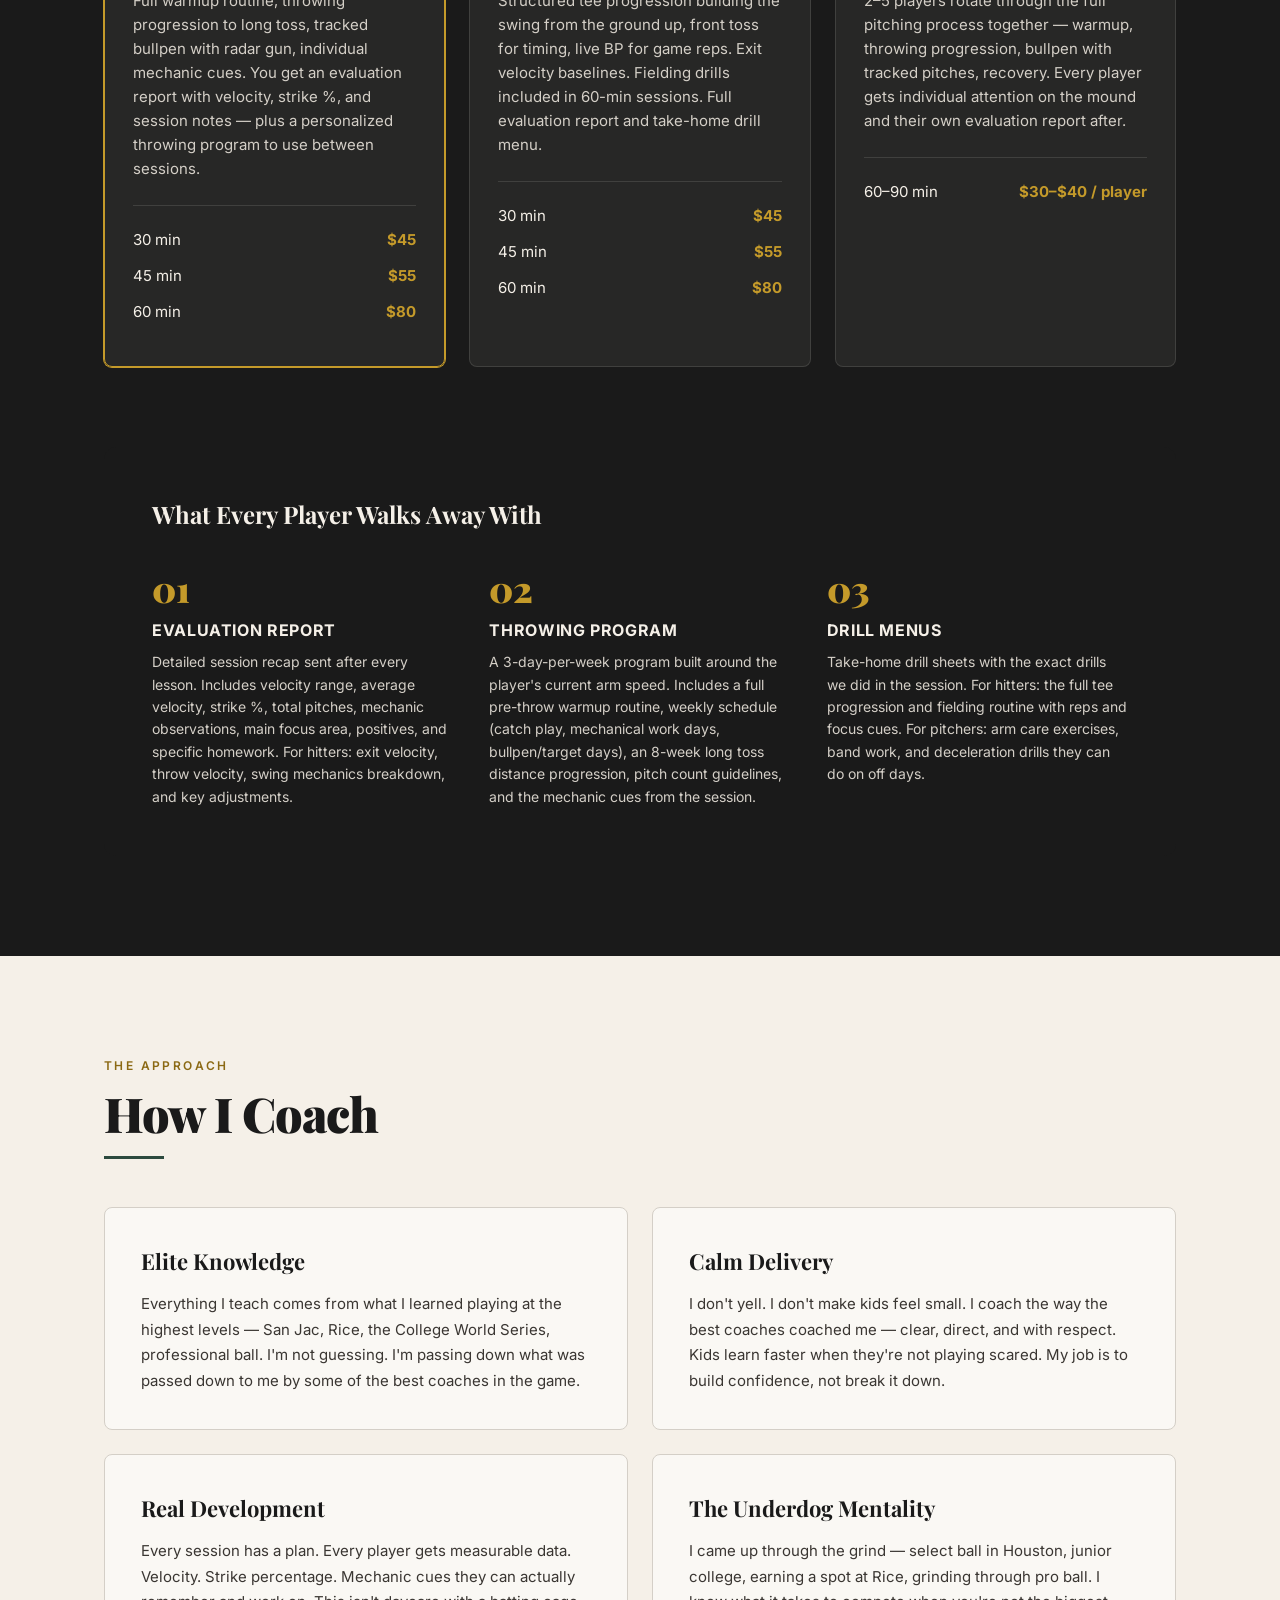
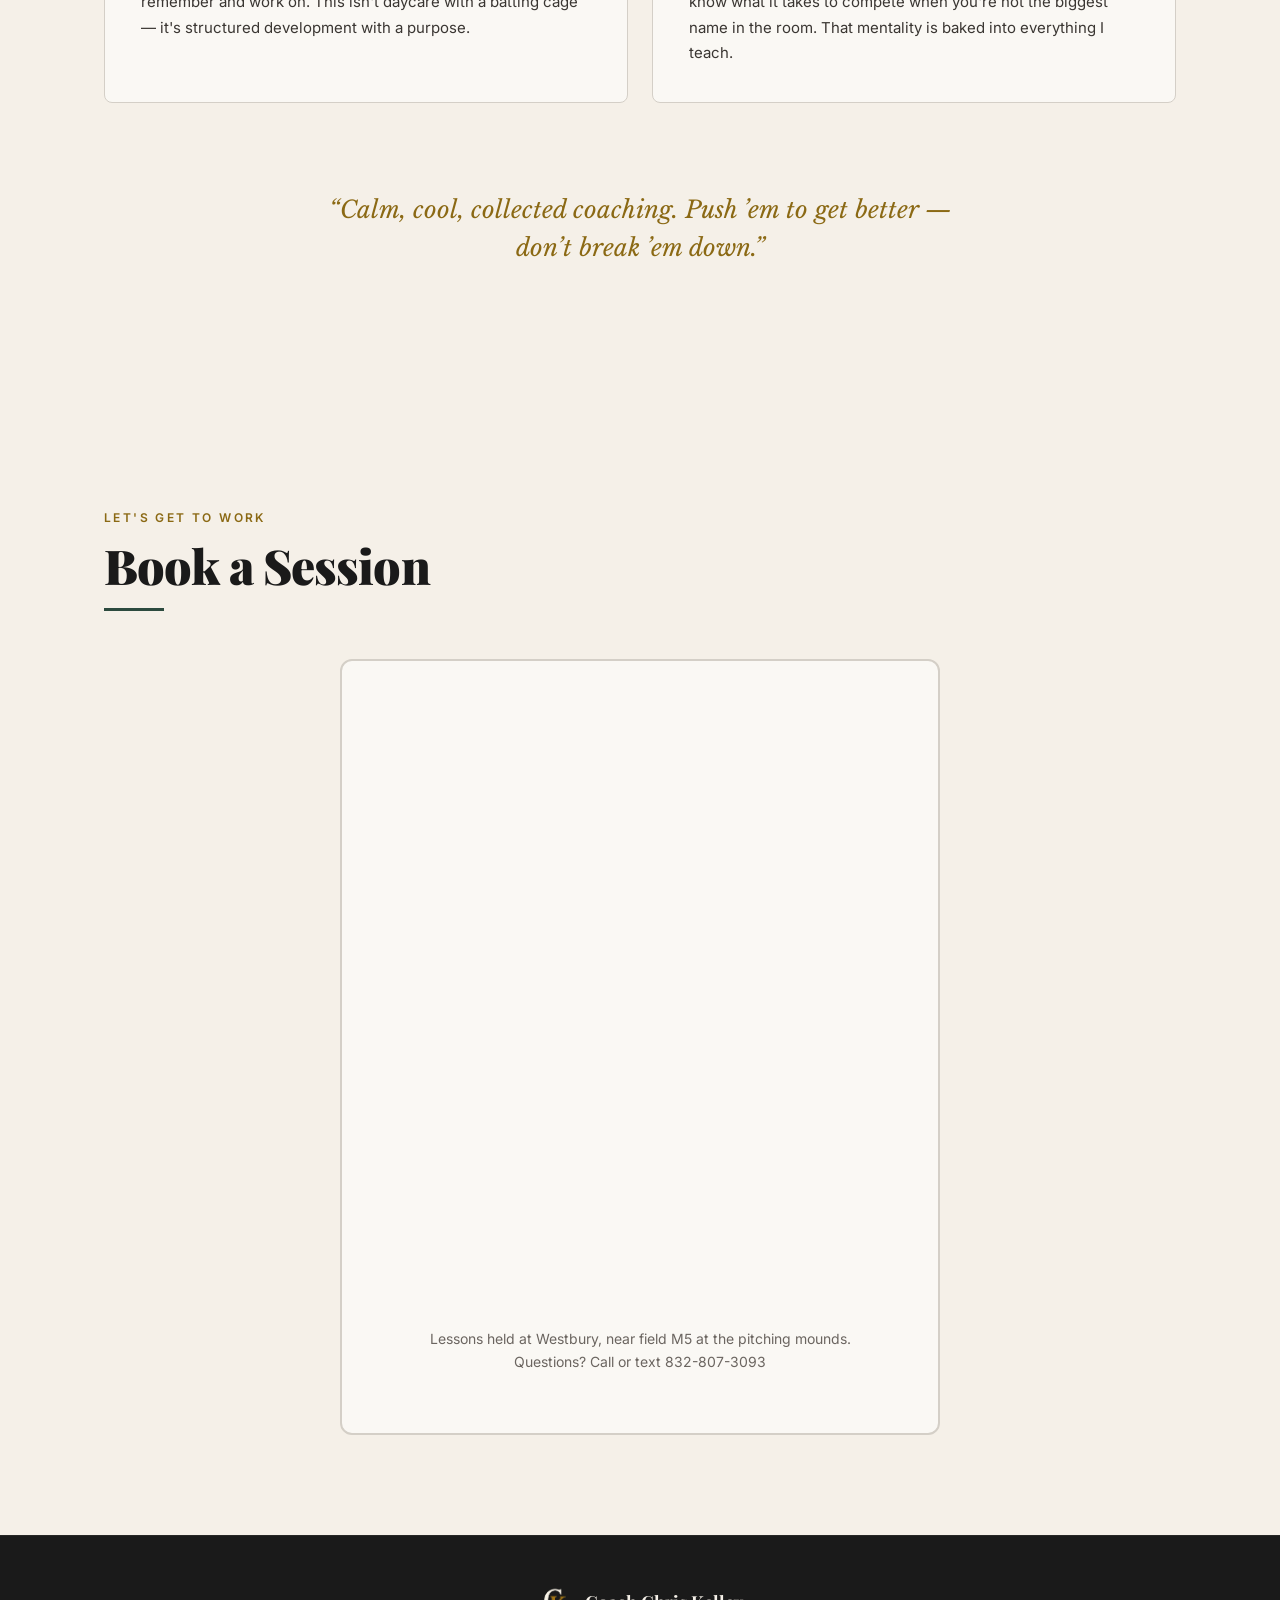
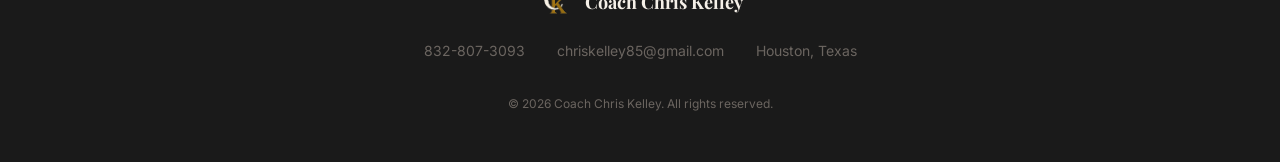
==== commit 6c19d562: "Center pitcher in mobile hero, stack coaches on mobile, reorder Pierce under Graham Co-Authored-By: " ====
--- a/index.html
+++ b/index.html
@@ -119,11 +119,11 @@
         <p class="coaches-label">Coached by &amp; learned from</p>
         <div class="coaches-names">
           <a href="https://www.ricethresher.org/article/2024/09/perfect-for-rice-former-players-remember-baseball-coach-wayne-graham" target="_blank" rel="noopener"><span>Wayne Graham <em>Rice</em></span></a>
+          <a href="https://www.chron.com/sports/college/article/david-pierce-rice-return-21350664.php" target="_blank" rel="noopener"><span>David Pierce <em>Rice</em></span></a>
           <a href="https://www.khou.com/article/sports/san-jacs-arrington-selected-to-junior-college-hall-of-fame/285-506527318" target="_blank" rel="noopener"><span>Tom Arrington <em>San Jac</em></span></a>
           <a href="https://www.chron.com/sports/article/Kyle-Chapman-team-gets-chance-to-see-the-world-1964165.php" target="_blank" rel="noopener"><span>Mike Rutledge <em>Kyle Chapman</em></span></a>
           <a href="https://www.chron.com/sports/high-school/article/Baseball-Sellers-leaves-lasting-legacy-1593238.php" target="_blank" rel="noopener"><span>JD Sellers <em>Kempner</em></span></a>
           <a href="https://en.wikipedia.org/wiki/Bob_Henley" target="_blank" rel="noopener"><span>Bobby Henley <em>Nationals</em></span></a>
-          <a href="https://www.chron.com/sports/college/article/david-pierce-rice-return-21350664.php" target="_blank" rel="noopener"><span>David Pierce <em>Rice</em></span></a>
         </div>
       </div>
     </div>
--- a/styles.css
+++ b/styles.css
@@ -478,12 +478,13 @@
   .deliverables { padding: 32px 24px; }
   .booking-inner { padding: 40px 24px; }
   .booking-contact { flex-direction: column; align-items: center; }
-  .coaches-names { gap: 8px 24px; }
+  .coaches-names { flex-direction: column; gap: 12px; }
 
   .session-tabs { overflow-x: auto; gap: 0; }
   .session-tab { padding: 12px 16px; font-size: 13px; white-space: nowrap; }
 
   .hero-content { padding: 100px 20px 60px; }
+  .hero::before { background-position: 15% 75%; }
 }
 
 @media (max-width: 480px) {
